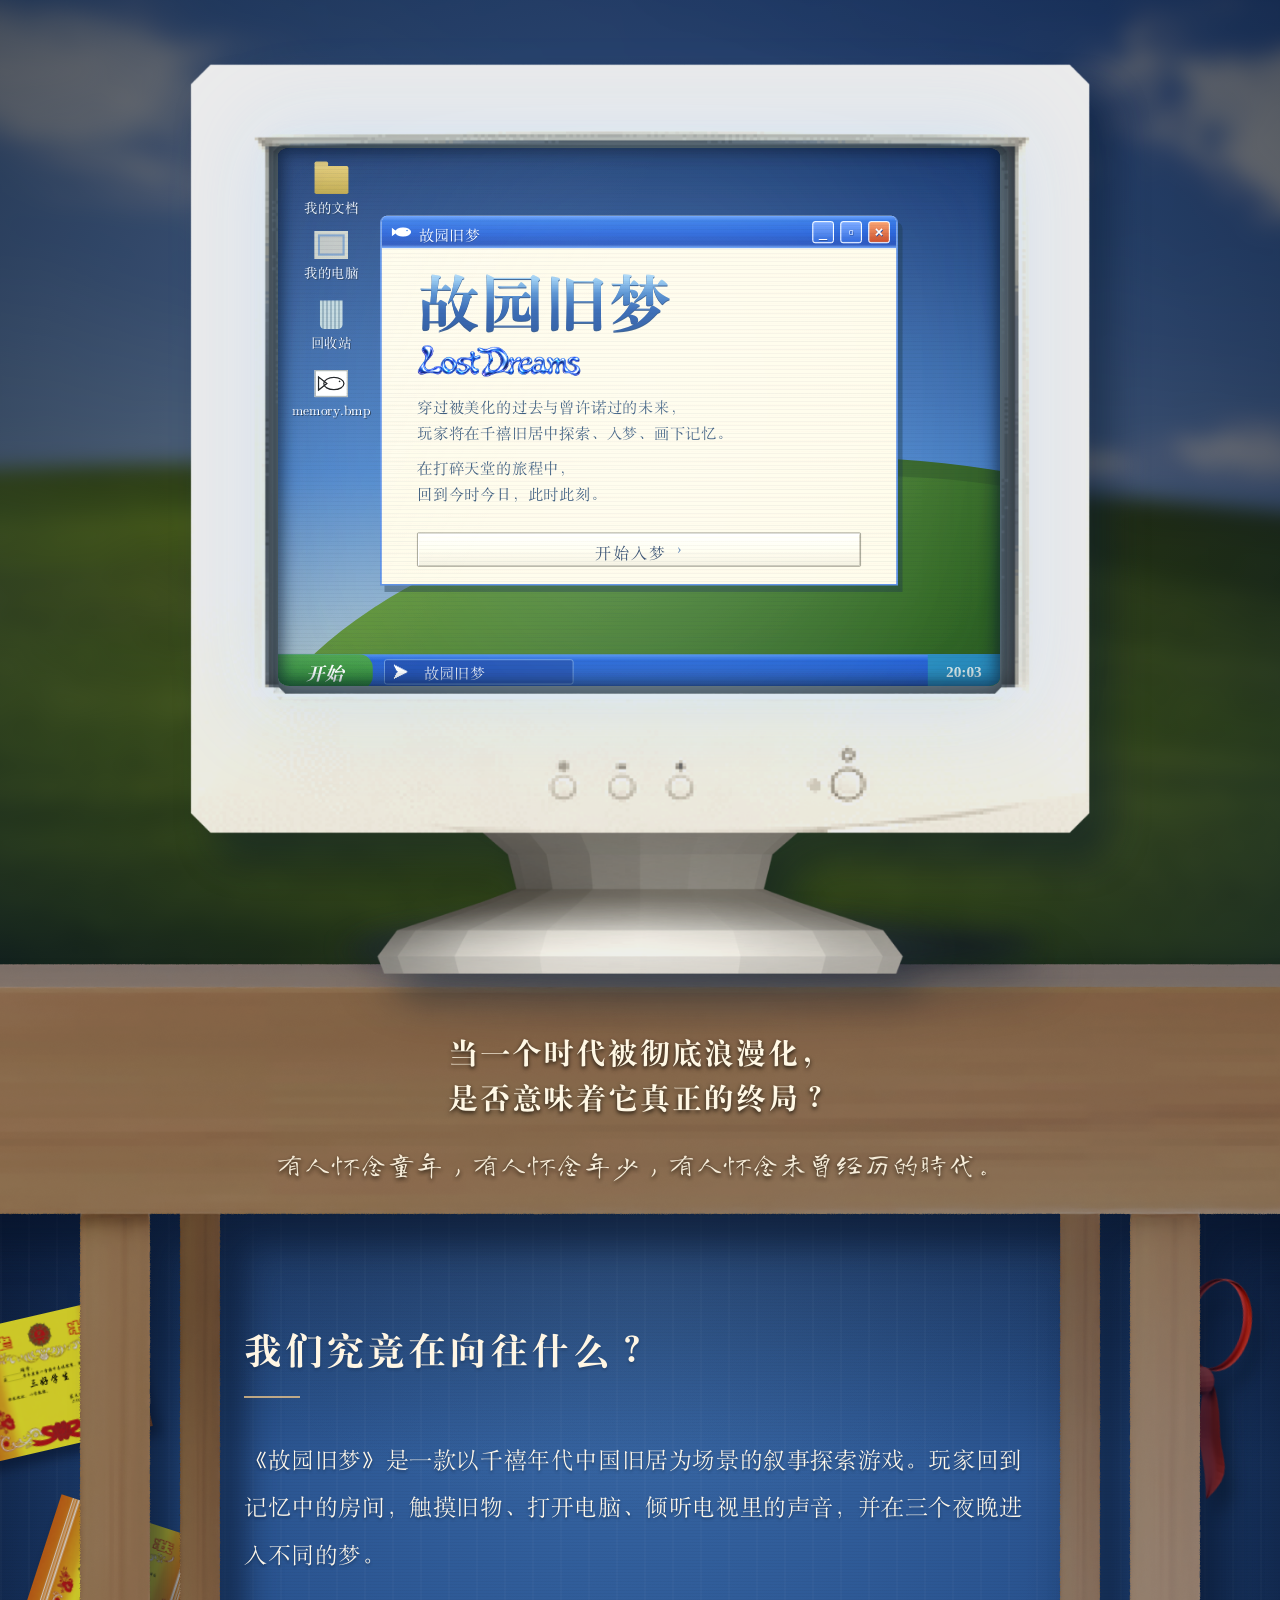
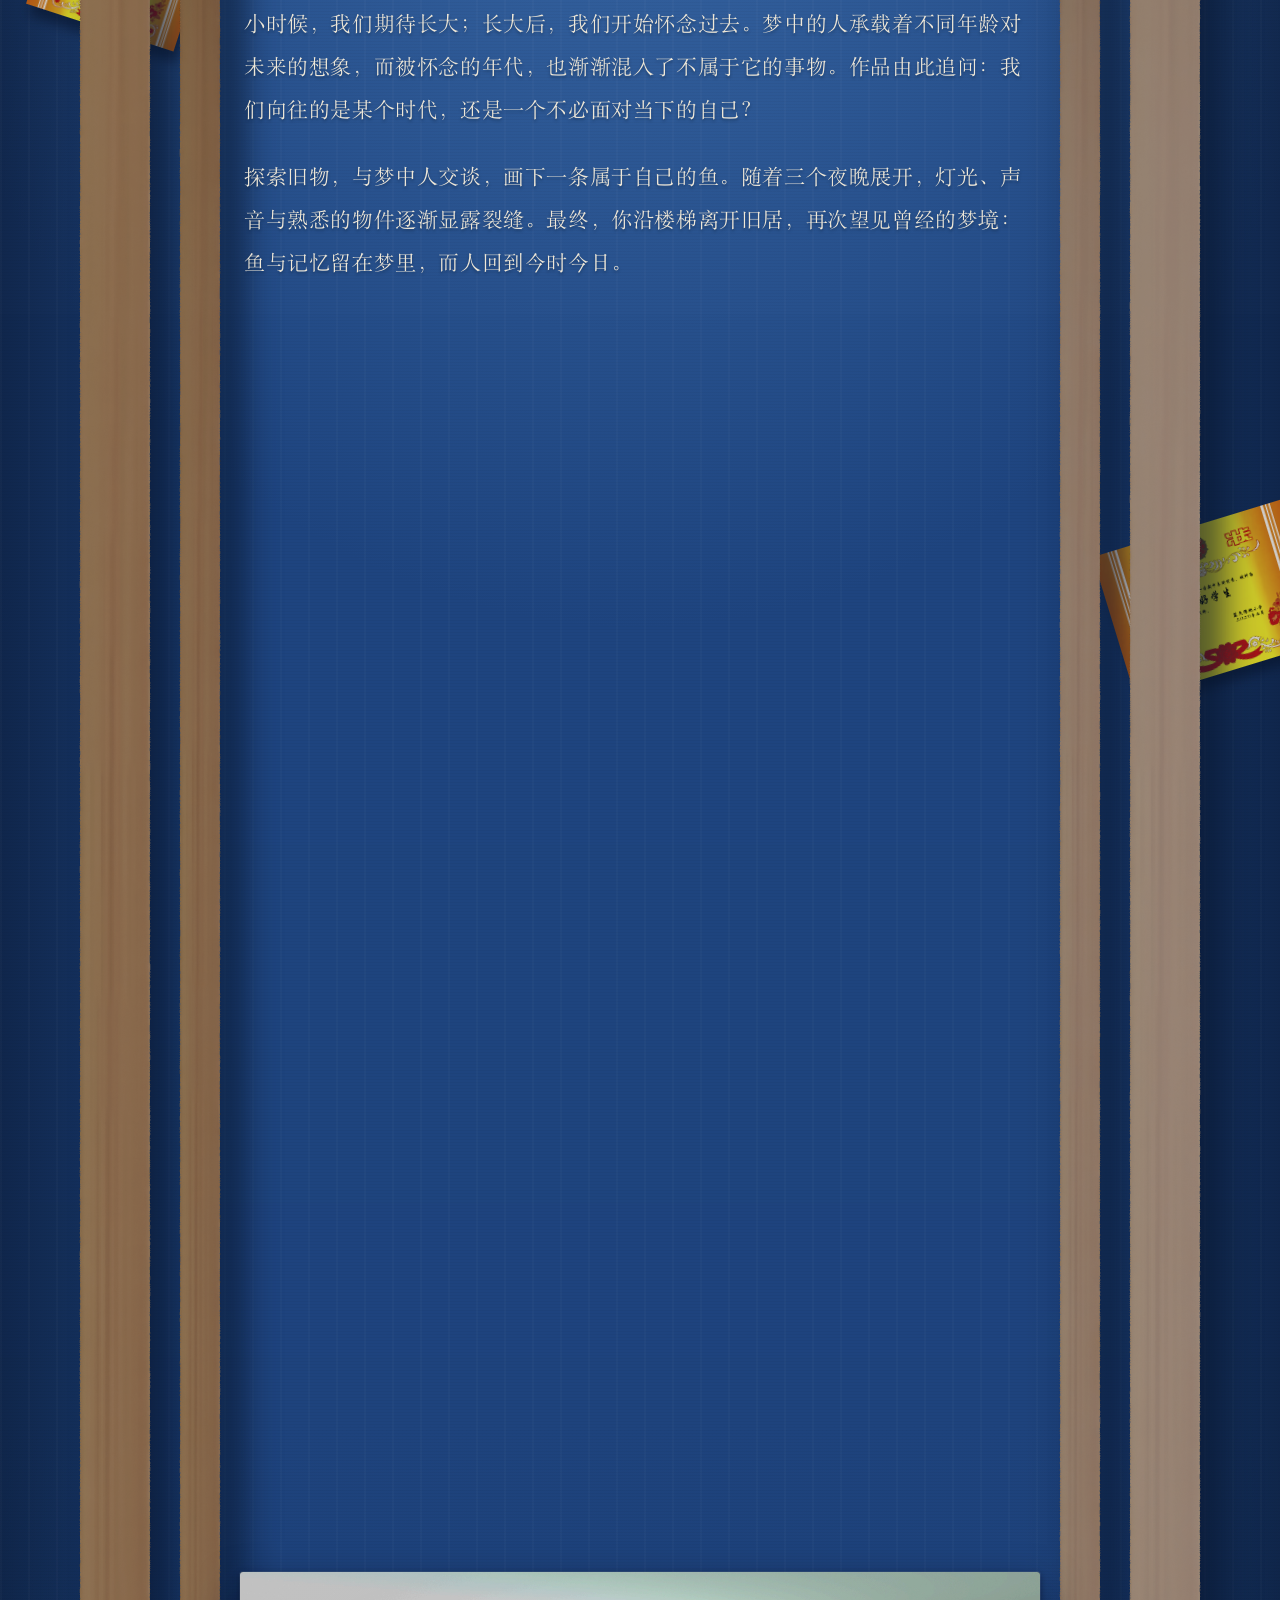
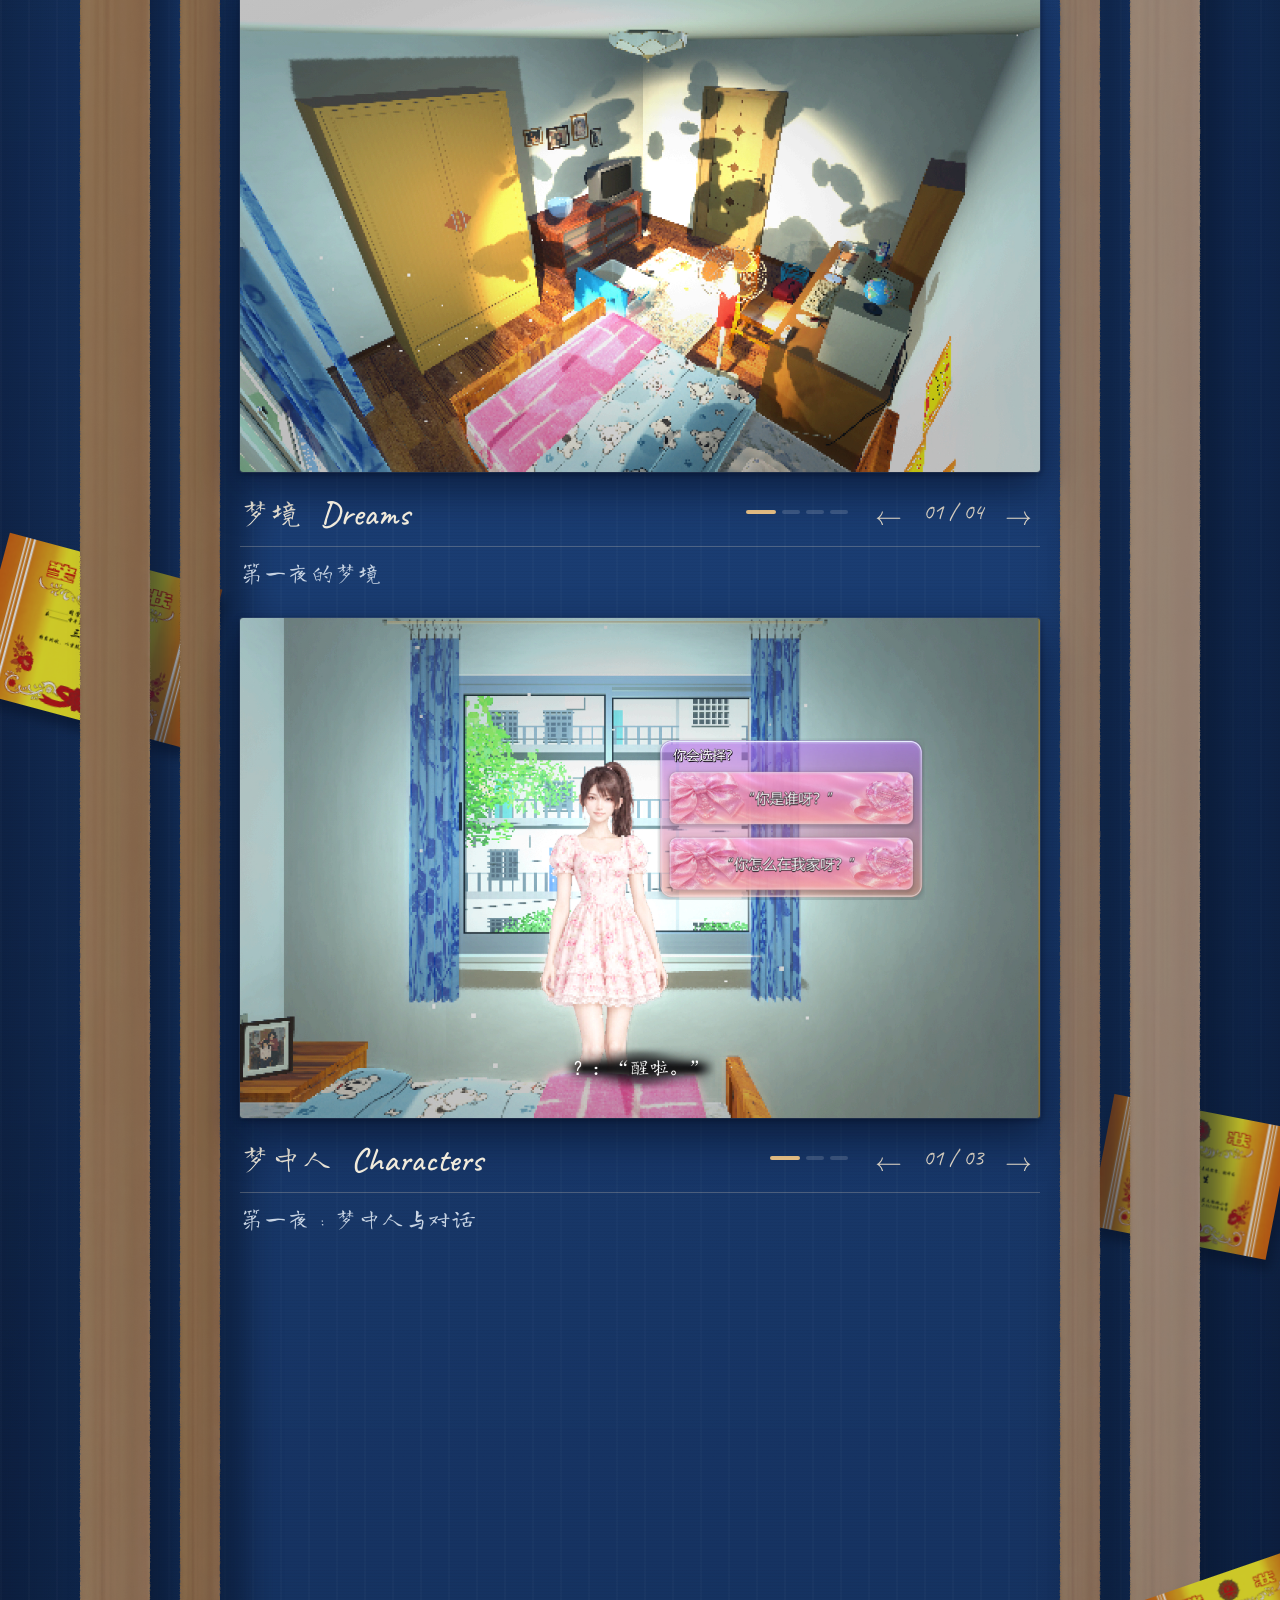
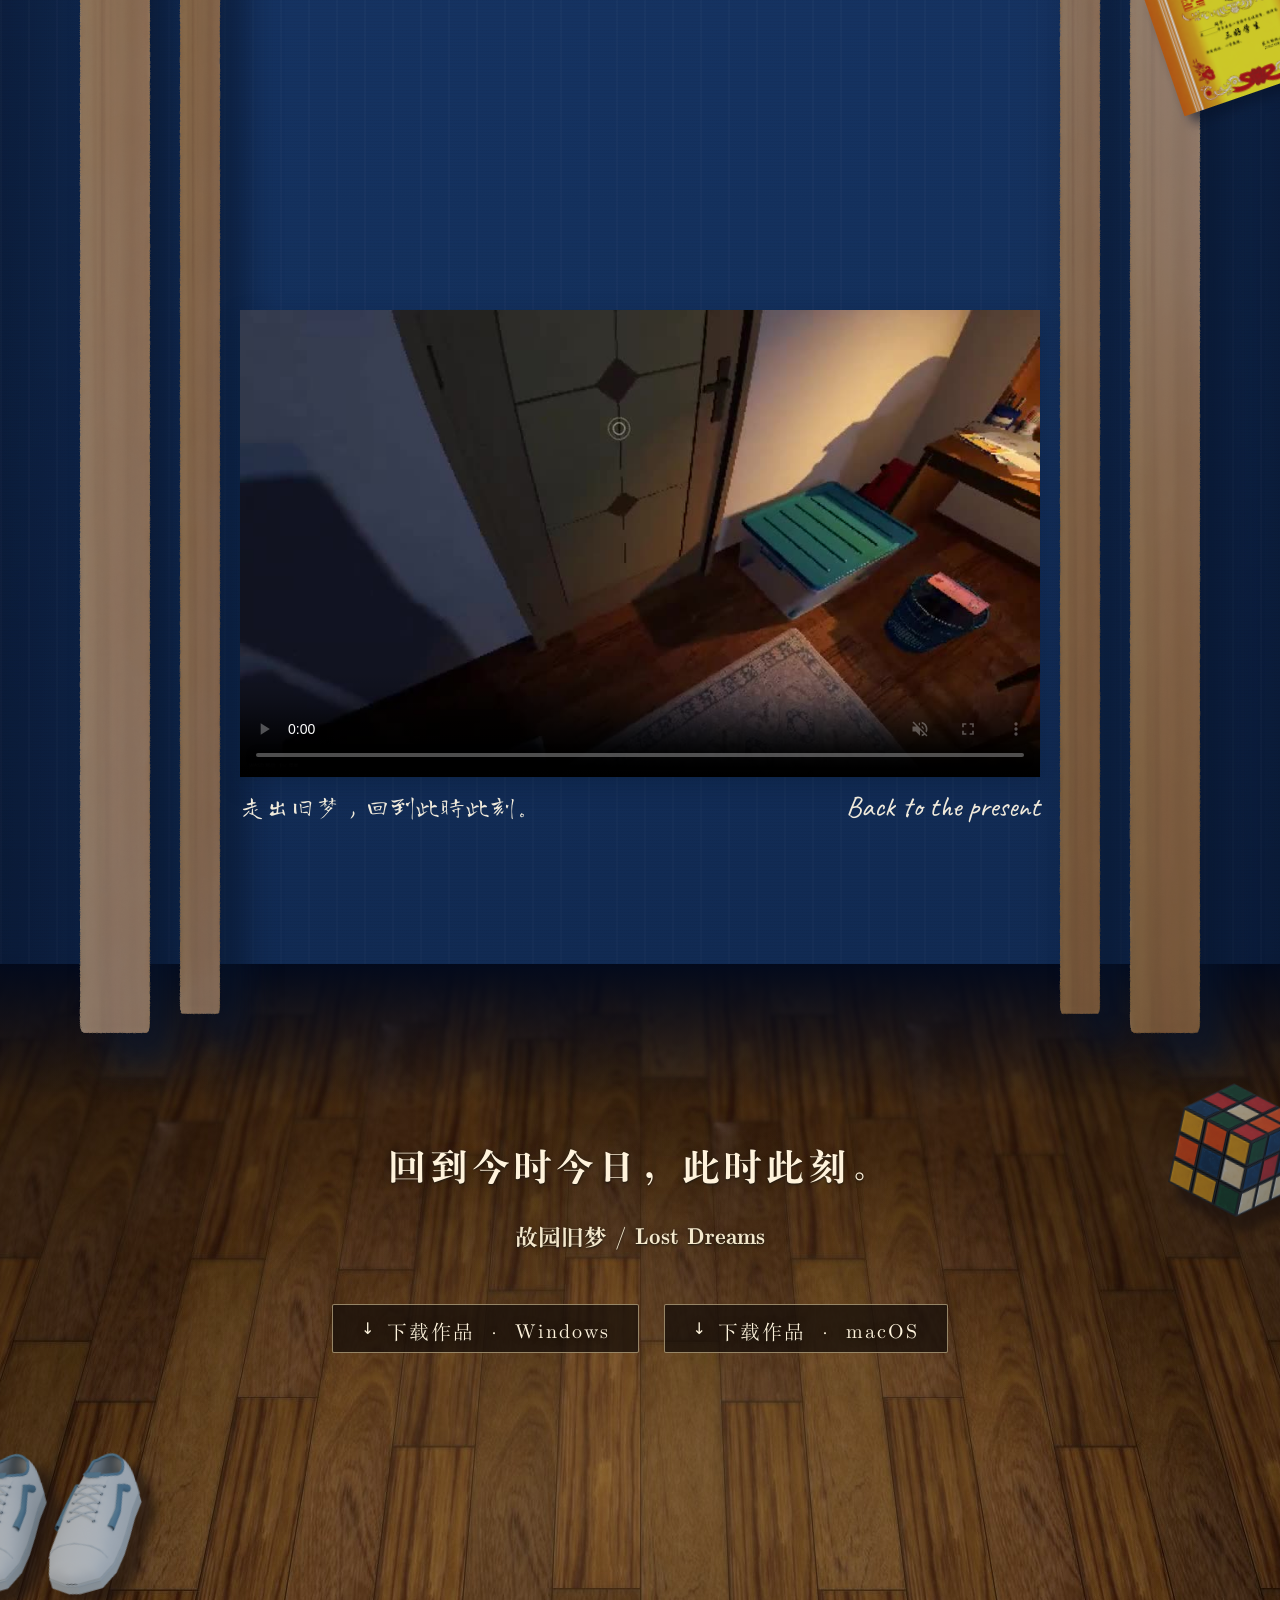
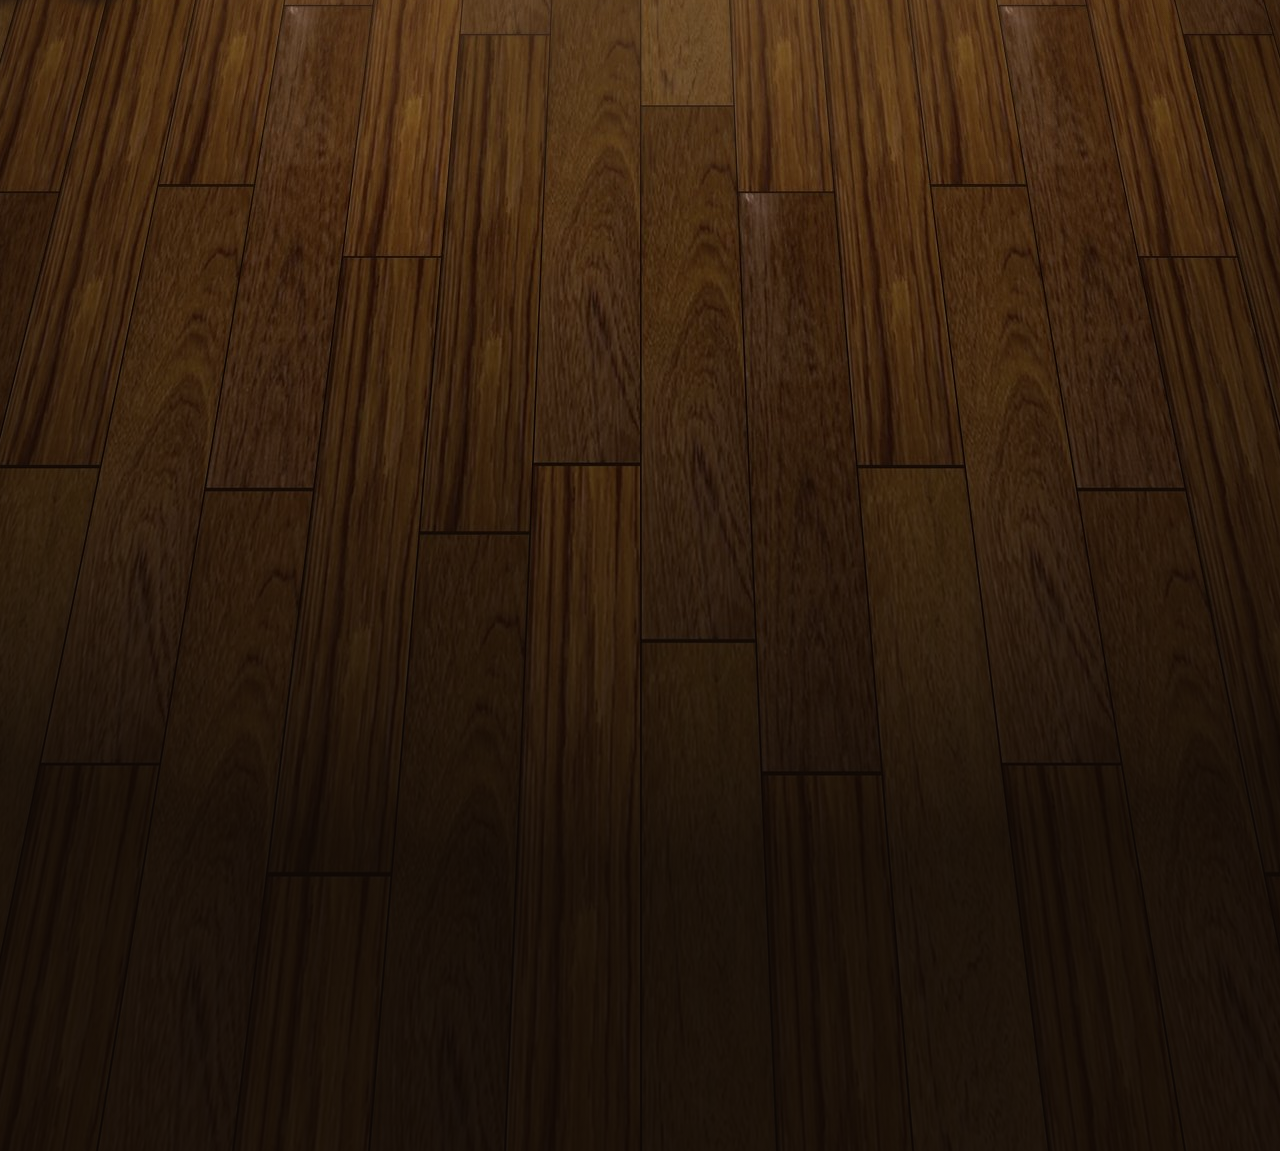
==== index.html @ b3078b7e "Publish Lost Dreams showcase with continuous ending video" ====
<!doctype html><html lang="zh-CN"><head><meta charset="utf-8"><meta name="viewport" content="width=device-width, initial-scale=1"><title>故园旧梦 · 书桌页面预览</title><style>
:root{--wall:#7893ce;--ink:#243e60;--paper:#fffdf4;--muted:#4e6075;--link:#254e9a}*{box-sizing:border-box}html{scroll-behavior:smooth;overflow-x:clip}body{margin:0;background:var(--wall);color:var(--ink);font-family:'Songti SC','STSong',serif;overflow-x:hidden}.hero{height:1140px;position:relative;isolation:isolate}.landscape{position:absolute;inset:0 0 235px;background:linear-gradient(#162b4950,#14273d66),url('asset_1_windows_wallpaper_original.png') center/cover;z-index:-2}.computer{position:absolute;width:900px;height:910px;top:0;left:50%;transform:translateX(-50%)}.computer>img{width:100%;height:100%;object-fit:contain;position:absolute;inset:0}.screen{position:absolute;left:9.75%;top:9.2%;width:80.2%;height:59.1%;overflow:hidden;border-radius:1.6%;background:#142541}.screen iframe{border:0;width:1600px;height:1200px;transform:scale(.451125);transform-origin:0 0;display:block}.desk{position:absolute;width:2560px;height:6700px;left:50%;top:0;transform:translateX(-50%);pointer-events:none;z-index:-1}.table-quote{position:absolute;top:965px;left:50%;width:920px;transform:translateX(-50%);margin:0;color:#fff8e5;text-shadow:0 2px 4px #20180e;font-size:30px;line-height:1.5;text-align:center}.table-quote span{display:block;font-size:21px;line-height:1.7;margin-top:22px}.bodyarea{position:relative;min-height:4560px;padding-top:55px}.bodyarea>article{width:920px;max-width:calc(100% - 64px);margin:0 auto}.paper{background:var(--paper);padding:56px 62px 52px;box-shadow:0 3px 8px #19304c26}.paper h2{font-size:34px;font-weight:600;margin:0 0 32px;letter-spacing:3px}.paper p{font-size:23px;line-height:1.95;margin:0 0 24px}.paper p:last-child{margin-bottom:0}.award{position:absolute;top:150px;width:145px;filter:drop-shadow(3px 4px 3px #273b6655);z-index:-1}.award.left{left:calc(50% - 710px)}.award.right{left:calc(50% + 570px);top:950px}.pending{height:575px;margin-top:32px;border:1px solid #ffffff45;display:grid;place-items:center;color:#233d66;font:18px system-ui;background:#e8eeff18}.pending span{background:#dce6fc;padding:8px 16px}.floor{min-height:740px;padding:90px 32px;background:linear-gradient(#3a291acc,#231d17ee),url('asset_2_floor_plank_0.png') center/640px;color:#fff8e5;text-align:center}.floor h2{font-size:36px;font-weight:500;letter-spacing:3px}.floor p{font-size:21px;line-height:1.8}.download{display:inline-block;margin-top:22px;border:1px solid #c8baa0;padding:16px 38px;font-size:20px}.review-note{position:fixed;right:12px;bottom:12px;max-width:270px;padding:9px 13px;background:#122c4bec;color:#fff;font:12px/1.5 system-ui;z-index:10;border-radius:3px}.review-note a{color:#fff}.review-note button{border:0;background:transparent;color:#fff;float:right;cursor:pointer}a:focus-visible,button:focus-visible{outline:3px solid #ffc400;outline-offset:4px}@media(prefers-reduced-motion:reduce){html{scroll-behavior:auto}}@media(max-width:800px){.hero{height:calc(101vw + 230px)}.computer{width:100vw;height:101vw}.landscape{bottom:230px}.desk{top:calc(101vw - 900px);width:2000px;height:6700px}.table-quote{top:calc(101vw + 26px);width:calc(100% - 50px);font-size:23px}.table-quote span{font-size:16px}.paper{padding:32px 26px}.paper h2{font-size:27px}.paper p{font-size:18px}.bodyarea>article{max-width:calc(100% - 48px)}.award{display:none}.pending{height:55vw}.bodyarea{min-height:0;padding-bottom:70px}.review-note{display:none}.floor{min-height:480px}}
@font-face{font-family:DeskSong;src:url('asset_3_FandolSong-Regular.otf');font-weight:400}@font-face{font-family:DeskSong;src:url('asset_4_FandolSong-Bold.otf');font-weight:700}body{font-family:DeskSong,serif}.hero{isolation:auto}.landscape{bottom:235px;overflow:hidden;background:#31557c;z-index:-2}.landscape:before{content:"";position:absolute;inset:-24px;background:url('asset_1_windows_wallpaper_original.png') center top/2560px 1600px no-repeat;filter:blur(9px) brightness(.63) saturate(.78)}.desk{filter:blur(.65px)}.award{filter:blur(.8px) drop-shadow(3px 4px 3px #273b6655)}
.page{position:relative;isolation:isolate;overflow:hidden;width:100%}@media(max-width:800px){.desk{width:900px}.landscape{bottom:230px}.landscape:before{background-size:1100px 688px}}

/* Video + four screenshots; floor stays at the original desk foot position. */
.video-slot{height:auto;aspect-ratio:16/9;background:#18365324}.video-slot small{display:block;text-align:center;font:15px/2 system-ui;color:#314967;margin-top:10px}.video-slot span{display:block}.screenshot-slot{aspect-ratio:8/5;height:auto}
.floor{position:relative;isolation:auto;background:none;min-height:1650px;padding:130px 32px 100px;color:#fff9e9}.floor:before{content:"";position:absolute;inset:0;z-index:-2;background:linear-gradient(#24160b12,#24160b55),url('asset_5_L6_floor.png') center -32px/2560px calc(100% + 32px) no-repeat;background-color:#816342}.floor-content{max-width:920px;margin:auto}.download-area{padding-bottom:55px}.download-note{font-size:17px!important}.download{background:#263b50eb;color:#fff9e9;border:1px solid #f2deaf;box-shadow:0 3px 0 #1f2832;cursor:default}.project-notes{text-align:left;padding:40px 48px;background:#fff9e7f0;color:#382e25;box-shadow:0 8px 22px #1f130b30;border:1px solid #e4d3aa}.project-notes h3{font-size:25px;margin:32px 0 15px}.project-notes h3:first-of-type{margin-top:12px}.project-notes p,.project-notes dd,.project-notes dt{font-size:19px;line-height:1.9}.project-notes p{margin:0 0 18px}.project-notes dl{display:grid;grid-template-columns:150px 1fr;gap:10px 20px;margin:0}.project-notes dd{margin:0}.project-notes dt{font-weight:bold}.project-notes em{font-size:15px;font-style:normal;color:#786553}.project-notes a{color:#254e75;text-underline-offset:4px}.project-notes .draft-label{font:13px/1.5 system-ui;letter-spacing:2px;color:#7c6444}.project-notes .attribution{font-size:16px}
@media(max-width:800px){.floor{padding:85px 24px 60px;min-height:0}.floor:before{background-size:1500px 100%}.project-notes{padding:25px 22px}.project-notes dl{display:block}.project-notes dt{margin-top:14px}.project-notes p,.project-notes dd{font-size:17px}.floor h2{font-size:28px}.video-slot small{font-size:12px}.bodyarea{padding-bottom:70px}}

/* Spatial lighting: luminous screen, blue wall, lettering on timber. */
:root{--wall:#193c78;--ink:#f0eadb}
.page{background:radial-gradient(ellipse 900px 2300px at 48% 2000px,#3565a0 0%,#204880 48%,#10294f 100%)}
.landscape:after{content:"";position:absolute;inset:0;background:radial-gradient(ellipse at 50% 45%,#759ed718,transparent 52%,#07162d80 100%)}
.computer{filter:drop-shadow(22px 28px 18px #07162b70)}
.computer:before{content:"";position:absolute;left:18%;right:6%;height:6%;bottom:0;background:#111827b0;border-radius:50%;filter:blur(12px);transform:skewX(-18deg)}
.computer>img{filter:brightness(.82) contrast(1.06);}
.computer:after{content:"";position:absolute;inset:5% 5% 27%;border-radius:15%;background:radial-gradient(ellipse,#a4d7ff25,transparent 70%);filter:blur(30px);pointer-events:none;mix-blend-mode:screen}
.screen{box-shadow:0 0 20px 7px #b4dfff48,0 0 85px 28px #79afff30;filter:brightness(1.08)}
.screen:after{content:"";position:absolute;inset:0;pointer-events:none;box-shadow:inset 0 0 15px 4px #071326a0;background:linear-gradient(125deg,#d5e9ff0c,transparent 45%)}
.desk{filter:brightness(.77) saturate(.83) drop-shadow(22px 28px 13px #07172b8a)}
.bodyarea:before{content:"";position:absolute;inset:0;z-index:-2;pointer-events:none;background:linear-gradient(#050e286b,transparent 190px),radial-gradient(ellipse at 50% 10%,#7eabe81b,transparent 70%)}
.paper{background:none;border:0;box-shadow:none;color:#f0eadb;text-shadow:0 2px 3px #08192c66;padding-top:65px;padding-bottom:70px}
.paper h2{font-weight:400}.paper p{font-size:23px;line-height:2.05}
.pending{background:transparent;border:1px solid #c6d8eb25;color:#d6e0ed70}.pending span{background:none;font:16px DeskSong,serif;letter-spacing:3px}.video-slot small{color:#d6e0ed70}
.floor{padding-top:115px;min-height:1600px;color:#f4e8cc;perspective:2200px;perspective-origin:50% 0}
.floor:before{background:linear-gradient(#07162bba 0%,#18264050 15%,#20170e68 75%,#1715129c),url('asset_5_L6_floor.png') center -32px/2560px calc(100% + 32px) no-repeat;background-color:#584534}
.floor:after{content:"";position:absolute;inset:0;z-index:-1;pointer-events:none;background:radial-gradient(ellipse 450px 90px at calc(50% - 485px) 65px,#06112299,transparent 80%),radial-gradient(ellipse 450px 90px at calc(50% + 500px) 65px,#06112299,transparent 80%),radial-gradient(ellipse at 50% 0,#9fbadd16,transparent 65%)}
.floor-content{transform:rotateX(8deg);transform-origin:50% 0;text-shadow:0 1px 2px #201b13,0 0 8px #201b1366}
.project-notes{background:none;border:0;box-shadow:none;color:inherit;padding:25px 48px}
.project-notes a{color:#f7e6ba}.project-notes h3{font-weight:400;letter-spacing:2px}.project-notes p,.project-notes dd,.project-notes dt{font-size:19px;line-height:2}.project-notes dt{font-weight:400;color:#d8c8ac}
.download{background:transparent;box-shadow:none;border:0;border-bottom:1px solid #e8dac180;padding:12px 8px;font-family:DeskSong,serif}.download-area{padding-bottom:20px}.floor h2{font-size:32px}
@media(max-width:800px){.paper{padding:38px 12px 45px}.paper p{font-size:18px}.floor-content{transform:rotateX(4deg)}.project-notes{padding:15px 8px}.project-notes p,.project-notes dd,.project-notes dt{font-size:17px}.floor h2{font-size:26px}.floor{min-height:0}.computer{filter:drop-shadow(9px 12px 10px #07162b70)}.screen{box-shadow:0 0 14px 4px #b4dfff40,0 0 35px 10px #79afff30}}

/* Foreground breathing room; landscape remains anchored to page top. */
:root{--scene-offset:64px}
.hero{height:calc(1140px + var(--scene-offset))}
.computer{top:var(--scene-offset)}
.desk{top:var(--scene-offset)}
.table-quote{top:calc(965px + var(--scene-offset))}
@media(max-width:800px){:root{--scene-offset:28px}.hero{height:calc(101vw + 230px + var(--scene-offset))}.desk{top:calc(101vw - 900px + var(--scene-offset))}.table-quote{top:calc(101vw + 26px + var(--scene-offset))}}

/* Irregular clusters of original game keepsakes, kept outside reading column. */
.award.scattered{z-index:0;width:180px;pointer-events:none;filter:brightness(.86) saturate(.78) drop-shadow(5px 9px 5px #07162990)}
.award-1{left:calc(50% - 720px);top:170px;transform:rotate(-13deg)}
.award-2{left:calc(50% - 640px);top:275px;transform:rotate(18deg);width:155px!important}
.award-3{left:calc(50% + 530px);top:1070px;transform:rotate(-17deg);width:200px!important}
.award-4{left:calc(50% - 785px);top:2370px;transform:rotate(15deg);width:220px!important}
.award-5{left:calc(50% + 565px);top:3250px;transform:rotate(11deg)}
.award-6{left:calc(50% + 520px);top:3360px;transform:rotate(-19deg);width:165px!important}
.memory-prop{position:absolute;pointer-events:none;z-index:1;filter:drop-shadow(12px 17px 8px #06132480)}
.scarf{width:230px;left:calc(50% + 480px);top:110px;transform:rotate(17deg)}
.shoes{width:320px;left:calc(50% - 755px);top:140px;transform:rotate(-16deg);filter:drop-shadow(12px 15px 5px #1a100d99)}
.cube{width:160px;left:calc(50% + 515px);top:335px;transform:rotate(12deg);filter:drop-shadow(10px 15px 5px #1a100d99)}
@media(max-width:1100px){.award.scattered,.memory-prop{display:none}}

/* Foreground legs occlude wall keepsakes. One edge certificate remains in front. */
.desk{z-index:2}.computer,.table-quote{z-index:3}
.award.scattered,.scarf{z-index:1}
.award-1{left:calc(50% - 680px)}
.award-2{left:calc(50% - 600px)}
.award-3{left:calc(50% + 470px)}
.award-4{left:calc(50% - 655px)}
.award-5{left:calc(50% + 460px)}
.award-6{z-index:3!important}
.scarf{left:calc(50% + 430px);width:260px;top:135px;transform:rotate(13deg)}

.shot-gallery{margin:32px 0 0;color:#f0eadb}.shot-open{display:block;width:100%;padding:0;border:0;background:#0a1830;cursor:zoom-in;aspect-ratio:8/5;box-shadow:0 8px 22px #06142840}.shot-open img{display:block;width:100%;height:100%;object-fit:contain}.gallery-caption{display:flex;align-items:center;justify-content:space-between;padding:15px 0 0}.gallery-caption h3{font:23px DeskSong,serif;letter-spacing:2px;margin:0}.gallery-caption h3 span{font-size:16px;letter-spacing:1px;margin-left:10px;color:#c8d7e9}.gallery-navigation{display:flex;gap:16px;align-items:center}.gallery-navigation button,.lightbox button{border:1px solid #ccdced60;background:#0d29484d;color:#fff5e5;min-width:44px;min-height:44px;font-size:24px;cursor:pointer}.gallery-navigation button:hover{background:#466d9c}.gallery-count{font:14px system-ui;min-width:48px;text-align:center}.shot-description{font:16px/1.6 DeskSong,serif;color:#ccdaea;margin:7px 0 0}.lightbox{width:96vw;max-width:1600px;height:94vh;max-height:none;padding:52px 12px 12px;border:0;background:#071326f5;color:white}.lightbox::backdrop{background:#000c}.lightbox img{width:100%;height:calc(100% - 55px);object-fit:contain}.lightbox .close-lightbox{position:absolute;right:12px;top:6px}.lightbox-nav{display:flex;justify-content:center;align-items:center;gap:22px}.lightbox button{font-size:20px}.lightbox-status{font:16px DeskSong,serif}@media(max-width:800px){.gallery-caption h3{font-size:20px}.gallery-caption h3 span{font-size:13px;margin-left:5px}.gallery-navigation{gap:5px}.shot-description{font-size:14px}}
.bodyarea>article{position:relative;z-index:3}

@font-face{font-family:DeskHand;src:url('asset_6_Caveat.ttf') format('truetype');font-weight:400 700;font-display:swap}
.gallery-caption{padding-top:18px;gap:20px;align-items:center}
.gallery-caption h3{display:flex;align-items:baseline;gap:18px;font-size:24px;line-height:1.2;letter-spacing:2px}
.gallery-caption h3 span{font-family:DeskHand,cursive;font-size:34px;font-weight:500;line-height:1;letter-spacing:0;margin:0;color:#f0eadb;position:relative;top:2px}
.gallery-navigation{gap:12px}.gallery-navigation button{background:transparent;border:0;font-family:DeskSong,serif;font-size:27px;color:#e5dccb;transition:color .15s,transform .15s}.gallery-navigation button:hover{background:none;color:white;transform:translateY(-2px)}
.gallery-count{font-family:DeskHand,cursive;font-size:23px;color:#e5dccb;font-variant-numeric:tabular-nums;min-width:62px}
.shot-description{margin-top:12px;color:#d2deeb;font-size:16px;letter-spacing:.5px}
@media(max-width:800px){.gallery-caption{gap:6px;padding-top:13px}.gallery-caption h3{font-size:20px;gap:9px;letter-spacing:1px}.gallery-caption h3 span{font-size:27px}.gallery-navigation{gap:0}.gallery-count{font-size:20px;min-width:46px}.gallery-navigation button{min-width:36px}.shot-description{font-size:14px}}

@font-face{font-family:DeskChineseHand;src:url('asset_7_LongCang-Regular.ttf') format('truetype');font-weight:400;font-display:swap}
.paper p{font-family:DeskChineseHand,DeskSong,serif;font-size:29px;line-height:1.65;letter-spacing:.3px;font-weight:400}
.gallery-caption h3{font-family:DeskChineseHand,DeskSong,serif;font-size:30px;letter-spacing:1px;font-weight:400}
.shot-description{font-family:DeskChineseHand,DeskSong,serif;font-size:23px;line-height:1.35}
.table-quote span{font-family:DeskChineseHand,DeskSong,serif;font-size:27px}
.project-notes p,.project-notes dt,.project-notes dd,.floor .download-area p,.download{font-family:DeskChineseHand,DeskSong,serif;font-size:25px;line-height:1.6;font-weight:400}
.project-notes .attribution{font-size:22px}
@media(max-width:800px){.paper p{font-size:24px;line-height:1.6}.gallery-caption h3{font-size:25px}.shot-description{font-size:20px}.table-quote span{font-size:22px}.project-notes p,.project-notes dt,.project-notes dd,.floor .download-area p,.download{font-size:22px}.project-notes .attribution{font-size:20px}}

/* Strong editorial heading; quieter, regular typography for production credits. */
.paper h2{font-family:DeskSong,serif;font-weight:700;font-size:36px;line-height:1.4;letter-spacing:2px;text-shadow:0 2px 3px #08192c40}
.project-notes h3{font-family:DeskSong,serif;font-weight:700;font-size:25px;line-height:1.5;letter-spacing:1px}
.project-notes p,.project-notes dt,.project-notes dd{font-family:DeskSong,serif;font-weight:400;font-size:19px;line-height:1.95;letter-spacing:0}
.project-notes dt{font-size:18px;color:#e0d3bd}.project-notes .attribution{font-family:DeskSong,serif;font-size:16px;line-height:1.9}
@media(max-width:800px){.paper h2{font-size:29px;letter-spacing:1px}.project-notes h3{font-size:23px}.project-notes p,.project-notes dt,.project-notes dd{font-size:17px;line-height:1.9}.project-notes .attribution{font-size:15px}}

.table-quote{font-weight:700}.table-quote span{font-weight:400}
.floor .download-area h2{font-family:DeskSong,serif;font-weight:700}
.floor .download-area>p{font-family:DeskSong,serif;font-weight:700;font-size:23px}

.shot-gallery,.motion-panel{width:800px;max-width:100%;margin:28px auto 0}
.motion-panel img{display:block;width:100%;height:auto;background:#071326;box-shadow:0 8px 22px #06142840}
.motion-panel figcaption{font:25px/1.5 DeskChineseHand,serif;color:#f0eadb;margin-top:12px;display:flex;justify-content:space-between;align-items:baseline;gap:14px}
.motion-panel figcaption span{font:29px/1.2 DeskHand,cursive}.ending-panel{margin-top:42px}
@media(max-width:800px){.motion-panel figcaption{font-size:20px;flex-wrap:wrap;gap:2px}.motion-panel figcaption span{font-size:24px}}
</style><link rel="stylesheet" href="asset_8_scene-texture.css"><link rel="stylesheet" href="asset_9_claude-polish.css"></head><body><svg width="0" height="0" style="position:absolute" aria-hidden="true"><defs><filter id="scene-colour" color-interpolation-filters="sRGB"><feComponentTransfer><feFuncR type="discrete" tableValues="0.0000 0.0323 0.0645 0.0968 0.1290 0.1613 0.1935 0.2258 0.2581 0.2903 0.3226 0.3548 0.3871 0.4194 0.4516 0.4839 0.5161 0.5484 0.5806 0.6129 0.6452 0.6774 0.7097 0.7419 0.7742 0.8065 0.8387 0.8710 0.9032 0.9355 0.9677 1.0000"/><feFuncG type="discrete" tableValues="0.0000 0.0323 0.0645 0.0968 0.1290 0.1613 0.1935 0.2258 0.2581 0.2903 0.3226 0.3548 0.3871 0.4194 0.4516 0.4839 0.5161 0.5484 0.5806 0.6129 0.6452 0.6774 0.7097 0.7419 0.7742 0.8065 0.8387 0.8710 0.9032 0.9355 0.9677 1.0000"/><feFuncB type="discrete" tableValues="0.0000 0.0323 0.0645 0.0968 0.1290 0.1613 0.1935 0.2258 0.2581 0.2903 0.3226 0.3548 0.3871 0.4194 0.4516 0.4839 0.5161 0.5484 0.5806 0.6129 0.6452 0.6774 0.7097 0.7419 0.7742 0.8065 0.8387 0.8710 0.9032 0.9355 0.9677 1.0000"/></feComponentTransfer></filter><filter id="wall-grain"><feTurbulence type="fractalNoise" baseFrequency=".35" numOctaves="3" seed="9"/><feColorMatrix type="saturate" values="0"/><feBlend in="SourceGraphic" mode="soft-light"/></filter></defs></svg><div class="page"><header class="hero"><div class="landscape"></div><img class="desk" src="asset_12_desk_extended_full.png" alt=""><div class="computer"><img src="asset_13_monitor_selected_original.png" alt="千禧年代的银白色显示器"><div class="screen"><iframe title="故园旧梦介绍" src="asset_14_index.html"></iframe></div></div><blockquote class="table-quote">当一个时代被彻底浪漫化，<br>是否意味着它真正的终局？<span>有人怀念童年，有人怀念年少，有人怀念未曾经历的时代。</span></blockquote></header><main class="bodyarea" id="introduction"><img class="award scattered award-1" src="asset_16_award_original.png" alt="" aria-hidden="true"><img class="award scattered award-2" src="asset_16_award_original.png" alt="" aria-hidden="true"><img class="award scattered award-3" src="asset_16_award_original.png" alt="" aria-hidden="true"><img class="award scattered award-4" src="asset_16_award_original.png" alt="" aria-hidden="true"><img class="award scattered award-5" src="asset_16_award_original.png" alt="" aria-hidden="true"><img class="award scattered award-6" src="asset_16_award_original.png" alt="" aria-hidden="true"><img class="memory-prop scarf" src="asset_17_scarf_tied.png" alt="" aria-hidden="true"><article><section class="paper"><h2>我们究竟在向往什么？</h2><p>《故园旧梦》是一款以千禧年代中国旧居为场景的叙事探索游戏。玩家回到记忆中的房间，触摸旧物、打开电脑、倾听电视里的声音，并在三个夜晚进入不同的梦。</p><p>小时候，我们期待长大；长大后，我们开始怀念过去。梦中的人承载着不同年龄对未来的想象，而被怀念的年代，也渐渐混入了不属于它的事物。作品由此追问：我们向往的是某个时代，还是一个不必面对当下的自己？</p><p>探索旧物，与梦中人交谈，画下一条属于自己的鱼。随着三个夜晚展开，灯光、声音与熟悉的物件逐渐显露裂缝。最终，你沿楼梯离开旧居，再次望见曾经的梦境：鱼与记忆留在梦里，而人回到今时今日。</p></section><figure class="motion-panel fish-panel"><img src="asset_18_fish_memory.gif" alt="画出简单的鱼，鱼在画面中游动，再出现在鱼缸里"><figcaption>画下记忆，让它游动起来。<span>Draw a memory</span></figcaption></figure><section class="shot-gallery" data-group="0" aria-label="旧居截图"><button class="shot-open" aria-label="放大截图"><img src="asset_19_01__04_N1_reference_desk_view_0.jpg" alt="第一夜的旧居" loading="lazy"></button><div class="gallery-caption"><h3>旧居 <span>Room</span></h3><div class="gallery-navigation"><button data-step="-1" aria-label="上一张">←</button><span class="gallery-count" aria-live="polite">01 / 04</span><button data-step="1" aria-label="下一张">→</button></div></div><p class="shot-description">第一夜的旧居</p></section><section class="shot-gallery" data-group="1" aria-label="梦境截图"><button class="shot-open" aria-label="放大截图"><img src="asset_20_03__06_D1_shader_corner_tv_wardrobe.jpg" alt="第一夜的梦境" loading="lazy"></button><div class="gallery-caption"><h3>梦境 <span>Dreams</span></h3><div class="gallery-navigation"><button data-step="-1" aria-label="上一张">←</button><span class="gallery-count" aria-live="polite">01 / 04</span><button data-step="1" aria-label="下一张">→</button></div></div><p class="shot-description">第一夜的梦境</p></section><section class="shot-gallery" data-group="2" aria-label="梦中人截图"><button class="shot-open" aria-label="放大截图"><img src="asset_21_08__23_D1_level_character_choices.jpg" alt="第一夜：梦中人与对话" loading="lazy"></button><div class="gallery-caption"><h3>梦中人 <span>Characters</span></h3><div class="gallery-navigation"><button data-step="-1" aria-label="上一张">←</button><span class="gallery-count" aria-live="polite">01 / 03</span><button data-step="1" aria-label="下一张">→</button></div></div><p class="shot-description">第一夜：梦中人与对话</p></section><section class="shot-gallery" data-group="3" aria-label="交互截图"><button class="shot-open" aria-label="放大截图"><img src="asset_22_14__35_S4_beautiful_fish_paint.jpg" alt="画下记忆中的鱼" loading="lazy"></button><div class="gallery-caption"><h3>交互 <span>Interaction</span></h3><div class="gallery-navigation"><button data-step="-1" aria-label="上一张">←</button><span class="gallery-count" aria-live="polite">01 / 04</span><button data-step="1" aria-label="下一张">→</button></div></div><p class="shot-description">画下记忆中的鱼</p></section><figure class="motion-panel ending-panel"><video src="asset_23_ending_short.mp4" poster="asset_24_ending_poster.jpg" controls muted playsinline preload="metadata" aria-label="离开旧居，连续走下楼梯、回望梦境并进入结局" style="display:block;width:100%;height:auto;background:#071326;box-shadow:0 8px 22px #06142840"></video><figcaption>走出旧梦，回到此时此刻。<span>Back to the present</span></figcaption></figure></article></main><footer class="floor"><img class="memory-prop shoes" src="asset_25_shoes.png" alt="" aria-hidden="true"><img class="memory-prop cube" src="asset_26_cube.png" alt="" aria-hidden="true"><div class="floor-content"><section class="download-area"><h2>回到今时今日，此时此刻。</h2><p>故园旧梦 / Lost Dreams</p><a class="download" href="https://raven-lostdreams.itch.io/lost-dreams#download">下载作品 · Windows</a> <a class="download" href="https://raven-lostdreams.itch.io/lost-dreams#download">下载作品 · macOS</a></section><section class="project-notes"><h3>作品资料</h3><dl><dt>创作者</dt><dd>Raven </dd><dt>项目时间</dt><dd>2026 </dd><dt>项目性质</dt><dd>自主创作项目 </dd><dt>创作与呈现媒介</dt><dd>基于 Godot 的三维叙事探索游戏，结合实时场景、屏幕界面、声音与绘画交互。</dd><dt>体验</dt><dd>三个夜晚与结局；通过探索、检视、对话及画鱼推进体验。</dd></dl><h3>技术如何参与叙事</h3><p>作品以同一间旧居为叙事空间，让灯光、声音、物件和电脑界面随三个夜晚发生变化。玩家亲手画下的鱼进入梦境，使记忆从被观看的图像变成可以参与的过程。技术在这里承担的是时间与记忆的组织：熟悉的空间逐渐变得陌生，玩家最终离开自己构筑的过去。</p><h3>AI 辅助创作与人工贡献</h3><p>我以对过去的怀念、对未来的想象，以及逃离当下的冲动为起点，构思了三个夜晚的叙事与交互，并在反复试玩中调整作品的视觉和体验。制作过程中，我使用 ChatGPT／Codex 与 Claude Code 辅助代码编写、调试和整合，也通过编写 Blender 脚本辅助三维建模、材质调整与场景搭建，并使用生成式图像工具制作部分视觉素材与候选方案。这些内容经过我的筛选与修改后融入作品。</p><h3>第三方资源与致谢</h3><p>游戏使用 Godot Engine。部分音乐、音效、字体及纸牌素材来自第三方资源，按各自许可保留作者、来源和修改说明。</p><p class="attribution">“Resolutions” — Scott Buckley，CC BY 4.0。项目中作响度匹配、淡入淡出及格式转换。<a href="https://www.scottbuckley.com.au/library/resolutions/">作品来源</a> · <a href="https://creativecommons.org/licenses/by/4.0/">许可</a></p></section></div></footer></div><script>function screenFit(){const el=document.querySelector('.screen');el.querySelector('iframe').style.transform='scale('+el.clientWidth/1600+')'}addEventListener('resize',screenFit);screenFit();addEventListener('message',e=>{if(e.source===document.querySelector('iframe').contentWindow&&e.data?.type==='lostdreams-enter')document.querySelector('#introduction').scrollIntoView({behavior:matchMedia('(prefers-reduced-motion:reduce)').matches?'instant':'smooth'})});</script><dialog class="lightbox" aria-label="截图放大查看"><button class="close-lightbox" aria-label="关闭放大图">×</button><img alt=""><div class="lightbox-nav"><button data-big-step="-1" aria-label="上一张">←</button><span class="lightbox-status"></span><button data-big-step="1" aria-label="下一张">→</button></div></dialog><script>const galleryData=[{"title": "旧居", "en": "Room", "images": [{"src": "asset_19_01__04_N1_reference_desk_view_0.jpg", "alt": "第一夜的旧居"}, {"src": "asset_27_06__12_N2_desk_complete.jpg", "alt": "第二夜的书桌"}, {"src": "asset_28_07__22_N2_wardrobe_full_high.jpg", "alt": "衣柜里的旧物"}, {"src": "asset_29_02__05_N3_reference_desk_view_0.jpg", "alt": "第三夜的旧居"}]}, {"title": "梦境", "en": "Dreams", "images": [{"src": "asset_20_03__06_D1_shader_corner_tv_wardrobe.jpg", "alt": "第一夜的梦境"}, {"src": "asset_30_04__07_D2_shader_corner_bed_desk.jpg", "alt": "第二夜的梦境"}, {"src": "asset_31_05__08_D3_shader_corner_bed_desk.jpg", "alt": "第三夜的梦境"}, {"src": "asset_32_15__39_L1_dream_room_close.jpg", "alt": "从楼梯回望梦境"}]}, {"title": "梦中人", "en": "Characters", "images": [{"src": "asset_21_08__23_D1_level_character_choices.jpg", "alt": "第一夜：梦中人与对话"}, {"src": "asset_33_09__24_D2_level_character_choices.jpg", "alt": "第二夜：梦中人与对话"}, {"src": "asset_34_10__25_D3_level_character_choices.jpg", "alt": "第三夜：梦中人与对话"}]}, {"title": "交互", "en": "Interaction", "images": [{"src": "asset_22_14__35_S4_beautiful_fish_paint.jpg", "alt": "画下记忆中的鱼"}, {"src": "asset_35_11__30_S1_rps_you_win.jpg", "alt": "猜拳"}, {"src": "asset_36_12__33_S3_card_revealed_you_lose.jpg", "alt": "翻牌"}, {"src": "asset_37_13__34_M2_1228.jpg", "alt": "数学谜题"}]}];
galleryData[3].images.push({src:'asset_38_inspect_1.gif',alt:'检视旧物 · 地球仪'},{src:'asset_39_inspect_2.gif',alt:'检视旧物 · 魔方'});
const galleryState=galleryData.map(()=>0);const galleries=[...document.querySelectorAll('.shot-gallery')];const lightbox=document.querySelector('.lightbox');let activeGroup=0;
function paintGallery(g){const d=galleryData[g],n=galleryState[g],im=d.images[n],el=galleries[g];el.querySelector('img').src=im.src;el.querySelector('img').alt=im.alt;el.querySelector('.shot-description').textContent=im.alt;el.querySelector('.gallery-count').textContent=String(n+1).padStart(2,'0')+' / '+String(d.images.length).padStart(2,'0');if(lightbox.open){lightbox.querySelector('img').src=im.src;lightbox.querySelector('img').alt=im.alt;lightbox.querySelector('.lightbox-status').textContent=d.title+' · '+(n+1)+' / '+d.images.length;}}
function stepGallery(g,step){galleryState[g]=(galleryState[g]+step+galleryData[g].images.length)%galleryData[g].images.length;paintGallery(g)}
galleries.forEach((el,g)=>{el.querySelectorAll('[data-step]').forEach(b=>b.onclick=()=>stepGallery(g,Number(b.dataset.step)));el.querySelector('.shot-open').onclick=()=>{activeGroup=g;lightbox.showModal();paintGallery(g)};el.addEventListener('keydown',e=>{if(e.key==='ArrowRight'||e.key==='ArrowLeft'){e.preventDefault();stepGallery(g,e.key==='ArrowRight'?1:-1)}})});
lightbox.querySelector('.close-lightbox').onclick=()=>lightbox.close();lightbox.querySelectorAll('[data-big-step]').forEach(b=>b.onclick=()=>stepGallery(activeGroup,Number(b.dataset.bigStep)));lightbox.addEventListener('keydown',e=>{if(e.key==='ArrowRight'||e.key==='ArrowLeft'){e.preventDefault();stepGallery(activeGroup,e.key==='ArrowRight'?1:-1)}});
galleries.forEach((_,g)=>paintGallery(g));</script><script src="asset_40_claude-polish.js"></script></body></html>
---- asset_8_scene-texture.css ----
/* Material pass: scenery only, never text or gameplay images. */
.page{background:radial-gradient(ellipse 800px 1800px at 40% 1800px,#365f91 0%,#254c7c 45%,#102845 100%)}
.bodyarea:before{background:linear-gradient(90deg,#081a3255,transparent 22%,transparent 78%,#081a3266),linear-gradient(#020d2877,transparent 190px),repeating-linear-gradient(0deg,#b8c9d803 0 2px,#06152706 2px 4px);}
.bodyarea:after{content:"";position:absolute;inset:0;z-index:-1;pointer-events:none;opacity:.10;filter:url(#wall-grain);background:linear-gradient(108deg,transparent 10%,#9db9d022 32%,transparent 46%,#070e2033 72%)}
.desk{filter:url(#scene-colour) brightness(.82) contrast(1.13) saturate(.72) drop-shadow(22px 28px 13px #07172b8a);image-rendering:pixelated}
.computer>img{filter:url(#scene-colour) brightness(.84) contrast(1.08);image-rendering:pixelated}
.computer:after{inset:5% 1% 0;background:radial-gradient(ellipse at 50% 34%,#a5d5ff30,transparent 60%),radial-gradient(ellipse 40% 5% at 50% 97%,#badcfb50,transparent 90%);filter:blur(14px)}
.screen:after{background:repeating-linear-gradient(0deg,#0a19300a 0 1px,transparent 1px 4px),linear-gradient(115deg,#e4f2ff16,transparent 40%);box-shadow:inset 0 0 15px 4px #071326a0}
.landscape:before{filter:blur(7px) brightness(.57) saturate(.65) url(#scene-colour)}
.floor:before{background:linear-gradient(#07162bc9 0%,#18264050 15%,#20170e73 75%,#171512a8),url('asset_2_floor_plank_0.png') center top/240px 480px repeat;background-color:#584534;transform:perspective(1400px) rotateX(15deg) scale(1.18);transform-origin:center top;image-rendering:pixelated}
---- asset_9_claude-polish.css ----
/* Claude polish layer (2026-10-12). Remove this <link> + claude-polish.js to revert.
   Scenery only; gameplay screenshots are never filtered. */

:root{
  --wall-hi:#3a6aa8; --wall:#1f4580; --wall-lo:#0d2346;
  --ink:#efe8d8; --ink-soft:#c9d5e4; --amber:#f2c98a; --line:#e9dcc140;
  --ease:cubic-bezier(.22,.61,.36,1);
}

/* ---------- materials: crisp, no posterize/blur ---------- */
.desk{filter:brightness(.8) contrast(1.06) saturate(.8) drop-shadow(26px 32px 16px #06142c99)!important;image-rendering:auto!important}
.computer>img{filter:brightness(.9) contrast(1.05)!important;image-rendering:auto!important}
.award.scattered,.award{filter:brightness(.82) saturate(.8) drop-shadow(6px 10px 6px #06132a99)!important}
.landscape:before{filter:blur(10px) brightness(.5) saturate(.7)!important}

/* ---------- wall: wallpaper weave + vignette + falling night ---------- */
.page{background:
  radial-gradient(ellipse 1100px 1400px at 50% 1250px,var(--wall-hi) 0%,transparent 70%),
  linear-gradient(var(--wall) 0%,var(--wall) 40%,var(--wall-lo) 100%)!important}
.bodyarea:before{background:
  repeating-linear-gradient(90deg,#ffffff05 0 2px,transparent 2px 28px),
  repeating-linear-gradient(0deg,#00000008 0 1px,transparent 1px 3px),
  linear-gradient(90deg,#040d2088,transparent 20%,transparent 80%,#040d2088),
  linear-gradient(#020a1e90,transparent 260px)!important}
/* scroll-driven dusk: wall darkens as you descend toward the floor */
.bodyarea:after{content:"";position:absolute;inset:0;z-index:-1;pointer-events:none;opacity:1!important;filter:none!important;
  background:linear-gradient(transparent 0%,#030a1c calc(100% - 200px),#030a1c 100%);
  mask-image:linear-gradient(transparent,#000);opacity:calc(.15 + var(--dusk,0)*.55)!important}

/* monitor spill on the wall right under the table */
.hero:after{content:"";position:absolute;left:50%;top:calc(980px + var(--scene-offset));width:1300px;height:520px;transform:translateX(-50%);
  background:radial-gradient(ellipse at 50% 0,#9cc8ff1f,transparent 65%);pointer-events:none;z-index:1}

/* pointer torch: a soft circle of light that follows the cursor across the wall */
.torch{position:fixed;inset:0;pointer-events:none;z-index:2;opacity:0;transition:opacity .6s var(--ease);
  background:radial-gradient(360px circle at var(--mx,50%) var(--my,50%),#ffe7b81a,#ffe7b808 40%,transparent 70%);mix-blend-mode:screen}
.torch.on{opacity:1}
@media (hover:none),(prefers-reduced-motion:reduce){.torch{display:none}}

/* ---------- typography: readable long-form, handwriting only for short lines ---------- */
.paper{padding:64px 64px 36px!important}
.paper h2{font:700 38px/1.35 DeskSong,serif!important;letter-spacing:3px;margin-bottom:34px!important;color:#fff6e4}
.paper h2:after{content:"";display:block;width:56px;height:2px;margin-top:22px;background:var(--amber);opacity:.75}
.paper p{font:400 21px/2.05 DeskSong,serif!important;letter-spacing:.6px;color:var(--ink);text-wrap:pretty}
.paper p:first-of-type{font-size:23px!important;color:#fff8ea}
.table-quote{letter-spacing:2px}
.table-quote span{letter-spacing:1px;opacity:.92}

/* ---------- media: framed, lit, crossfading ---------- */
.shot-gallery,.motion-panel{width:800px!important;margin-top:30px!important}
.shot-open,.motion-panel img{border-radius:3px;box-shadow:0 0 0 1px #ffffff14,0 18px 40px #030b1f99,0 2px 6px #030b1f80!important;overflow:hidden;position:relative}
.shot-open{background:#06101f!important}
.shot-open img{transition:opacity .35s var(--ease),transform .9s var(--ease)}
.shot-open img.swap{opacity:0}
.shot-open:hover img{transform:scale(1.015)}
.shot-open:after{content:"";position:absolute;inset:0;pointer-events:none;background:linear-gradient(160deg,#ffffff0d,transparent 35%)}
.gallery-caption{border-bottom:1px solid var(--line);padding-bottom:12px}
.gallery-navigation button{width:44px;height:44px;border-radius:50%!important;transition:background .2s,color .2s,transform .2s var(--ease)!important}
.gallery-navigation button:hover{background:#ffffff14!important;transform:none!important}
.gallery-dots{display:flex;gap:6px;align-items:center;margin-right:6px}
.gallery-dots button{width:18px;height:4px;padding:0;border:0;border-radius:2px;background:#ffffff2a;cursor:pointer;transition:background .25s,width .25s var(--ease)}
.gallery-dots button[aria-current="true"]{background:var(--amber);width:30px}
.gallery-dots button:hover{background:#ffffff66}
.shot-description{margin-top:10px!important;color:var(--ink-soft)!important}
.lightbox{border-radius:6px}
.lightbox img{transition:opacity .25s}

/* ---------- reveal on scroll ---------- */
.reveal{opacity:0;transform:translateY(28px);transition:opacity .9s var(--ease),transform .9s var(--ease)}
.reveal.in{opacity:1;transform:none}
@media (prefers-reduced-motion:reduce){.reveal{opacity:1;transform:none;transition:none}}

/* ---------- screen power-on ---------- */
.screen.boot iframe{animation:crt-on 1.1s var(--ease) both}
.screen.boot:before{content:"";position:absolute;inset:0;z-index:2;pointer-events:none;background:#dff1ff;animation:crt-flash 1.1s ease-out both}
@keyframes crt-on{0%{transform:scale(var(--fit)) scaleY(.004) scaleX(.6);filter:brightness(4)}35%{transform:scale(var(--fit)) scaleY(.02) scaleX(1);filter:brightness(3)}70%{filter:brightness(1.3)}100%{transform:scale(var(--fit));filter:none}}
@keyframes crt-flash{0%{opacity:.9}40%{opacity:.25}100%{opacity:0}}
.screen{transition:box-shadow .6s var(--ease)}
.computer:hover .screen{box-shadow:0 0 26px 9px #b4dfff5c,0 0 110px 36px #79afff3a!important}

/* ---------- floor: real perspective, smooth planks, lamp pool ---------- */
.floor{overflow:hidden;background:#2a1c11!important;min-height:1500px!important}
.floor:before{background:url('asset_10_floor_tile.jpg') center top/300px 300px repeat!important;
  transform:perspective(1200px) rotateX(55deg) scale(1.9,1.7)!important;transform-origin:50% 0!important;inset:0 -10% -40% -10%!important;image-rendering:auto!important;filter:brightness(.66) saturate(.85) contrast(1.05)}
.floor:after{background:
  linear-gradient(#030a1c 0%,#030a1c00 140px),
  radial-gradient(ellipse 820px 520px at 50% 520px,#ffcf8a2e,transparent 70%),
  radial-gradient(ellipse 1400px 900px at 50% 600px,transparent 30%,#0d0805cc 100%)!important}
.floor-content{transform:none!important}
.floor .download-area h2{font-size:38px!important;letter-spacing:4px;color:#fff3dc}
.download{position:relative;display:inline-flex!important;align-items:center;gap:10px;margin:26px 10px 0!important;padding:14px 28px!important;
  border:1px solid #f2deaf8c!important;border-radius:2px;background:#1a110acc!important;color:#fff3dc!important;text-decoration:none;cursor:pointer!important;
  font:400 20px DeskSong,serif!important;letter-spacing:2px;transition:background .25s,border-color .25s,transform .25s var(--ease),box-shadow .25s}
.download:hover{background:#f2c98a!important;color:#1a110a!important;border-color:#f2c98a!important;transform:translateY(-2px);box-shadow:0 10px 24px #00000066}
.download:before{content:"↓";font-family:system-ui;font-size:16px}
.project-notes{margin-top:70px;padding:44px 52px!important;background:#120c07b8!important;border:1px solid #f2deaf26!important;border-radius:3px;backdrop-filter:blur(3px)}
.project-notes h3{color:var(--amber)!important;border-top:1px solid #f2deaf1f;padding-top:26px;margin-top:30px!important}
.project-notes h3:first-of-type{border-top:0;padding-top:0}
.project-notes dl{row-gap:12px!important}
.page:after{content:"";display:block;height:0}

/* props drift with scroll (individual translate keeps their rotate) */
.award.scattered,.memory-prop{translate:0 calc(var(--drift,0) * 1px)}

@media(max-width:800px){
  .paper{padding:44px 6px 20px!important}
  .paper h2{font-size:28px!important}
  .paper p{font-size:18px!important;line-height:1.95!important}
  .paper p:first-of-type{font-size:19px!important}
  .shot-gallery,.motion-panel{margin-top:44px!important}
  .floor{min-height:0!important}
  .floor:before{transform:perspective(700px) rotateX(45deg) scale(2.6,2)!important}
  .project-notes{padding:24px 20px!important}
  .download{margin:16px 4px 0!important;font-size:17px!important}
}
.gallery-navigation .gallery-dots button{width:18px!important;height:4px!important;min-width:0!important;min-height:0!important;border-radius:2px!important;font-size:0!important}
.gallery-navigation .gallery-dots button[aria-current="true"]{width:30px!important;background:var(--amber)!important}
.gallery-navigation .gallery-dots button:hover{background:#ffffff66!important;transform:none!important}
.floor{perspective:none!important}
.floor-content{position:relative;z-index:2}
.download-area{padding-top:30px}
/* legs must stand on the floor, not be cut by it */
.hero{z-index:2}
.floor:before{z-index:-2}
.floor{isolation:isolate}
/* flat, pre-rendered perspective floor (CSS 3D plane was painting over content) */
.floor:before{background:url('asset_11_floor_perspective.jpg') center top/2560px 1800px no-repeat,#1c120a!important;transform:none!important;inset:0!important;filter:none!important}
@media(max-width:800px){.floor:before{background-size:1600px 1125px!important}}
@media(max-width:800px){.hero{z-index:auto}}
@media(max-width:800px){.floor{z-index:3}}
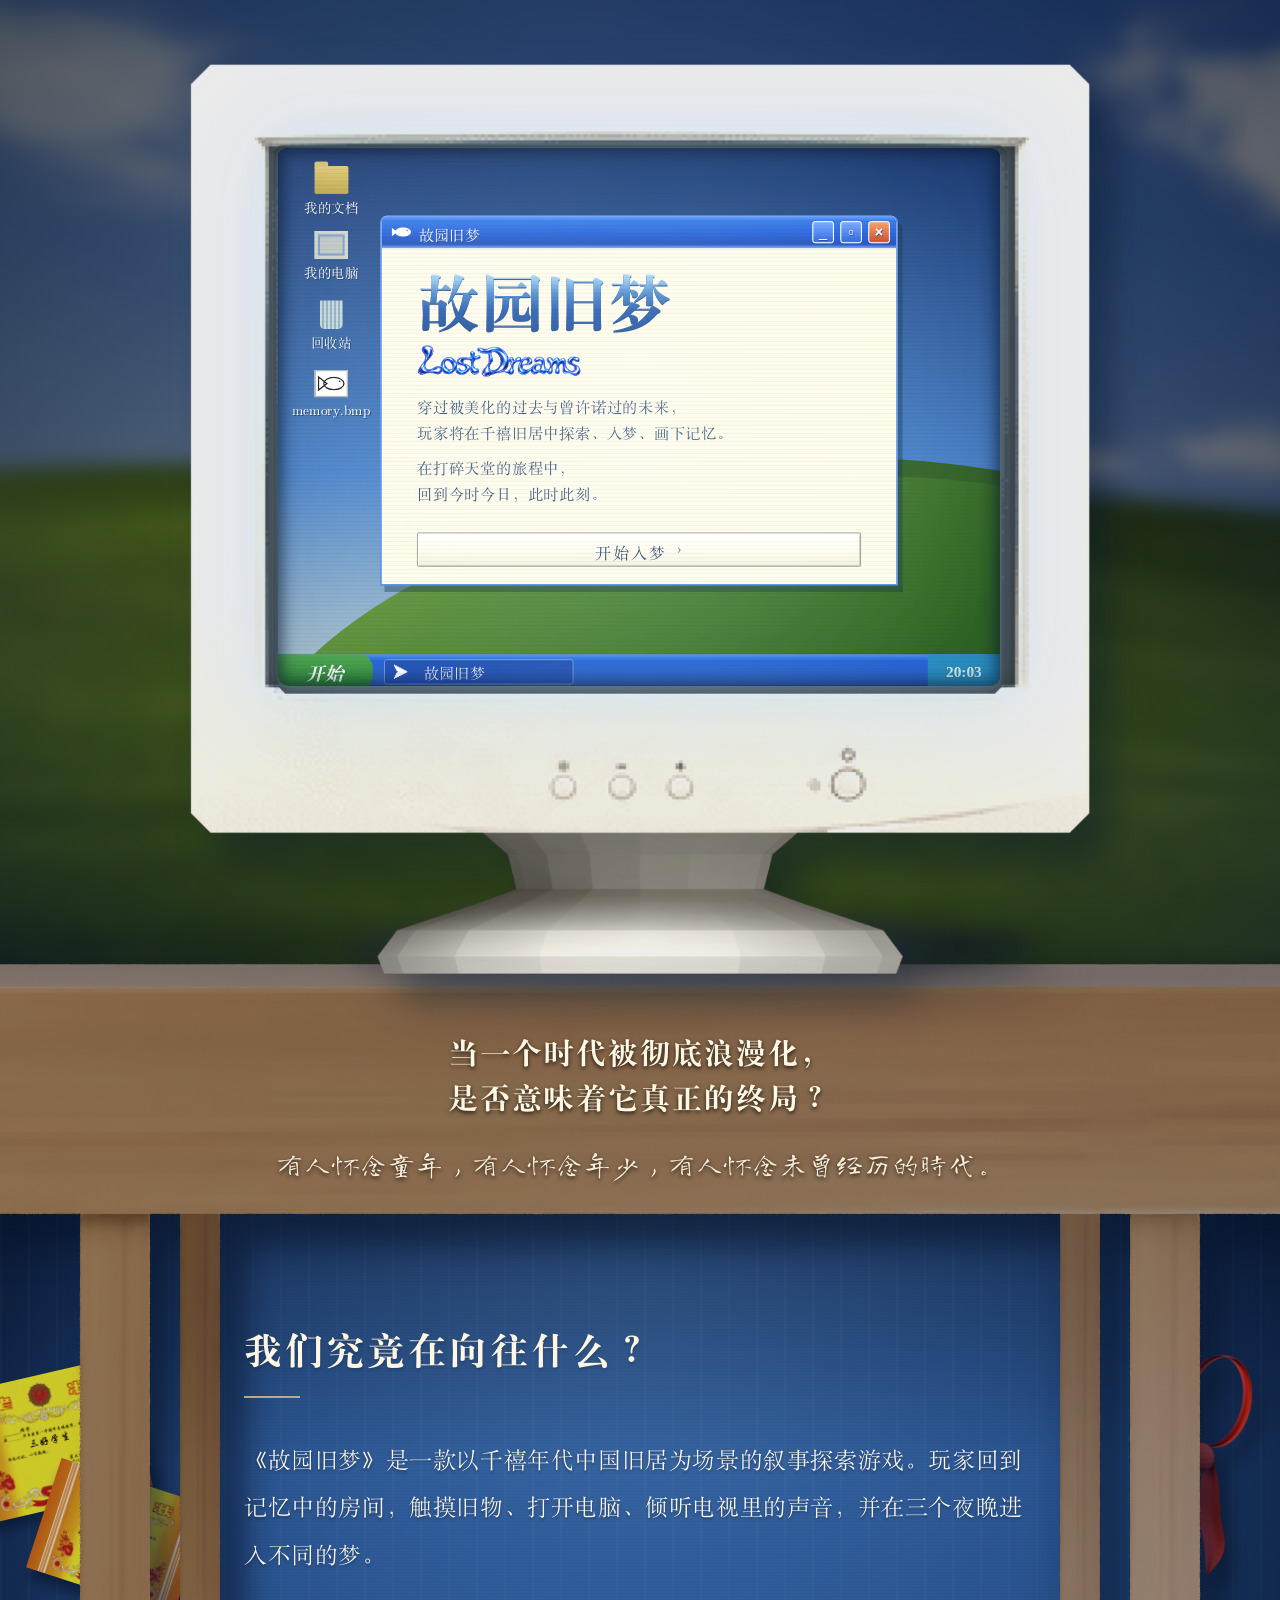
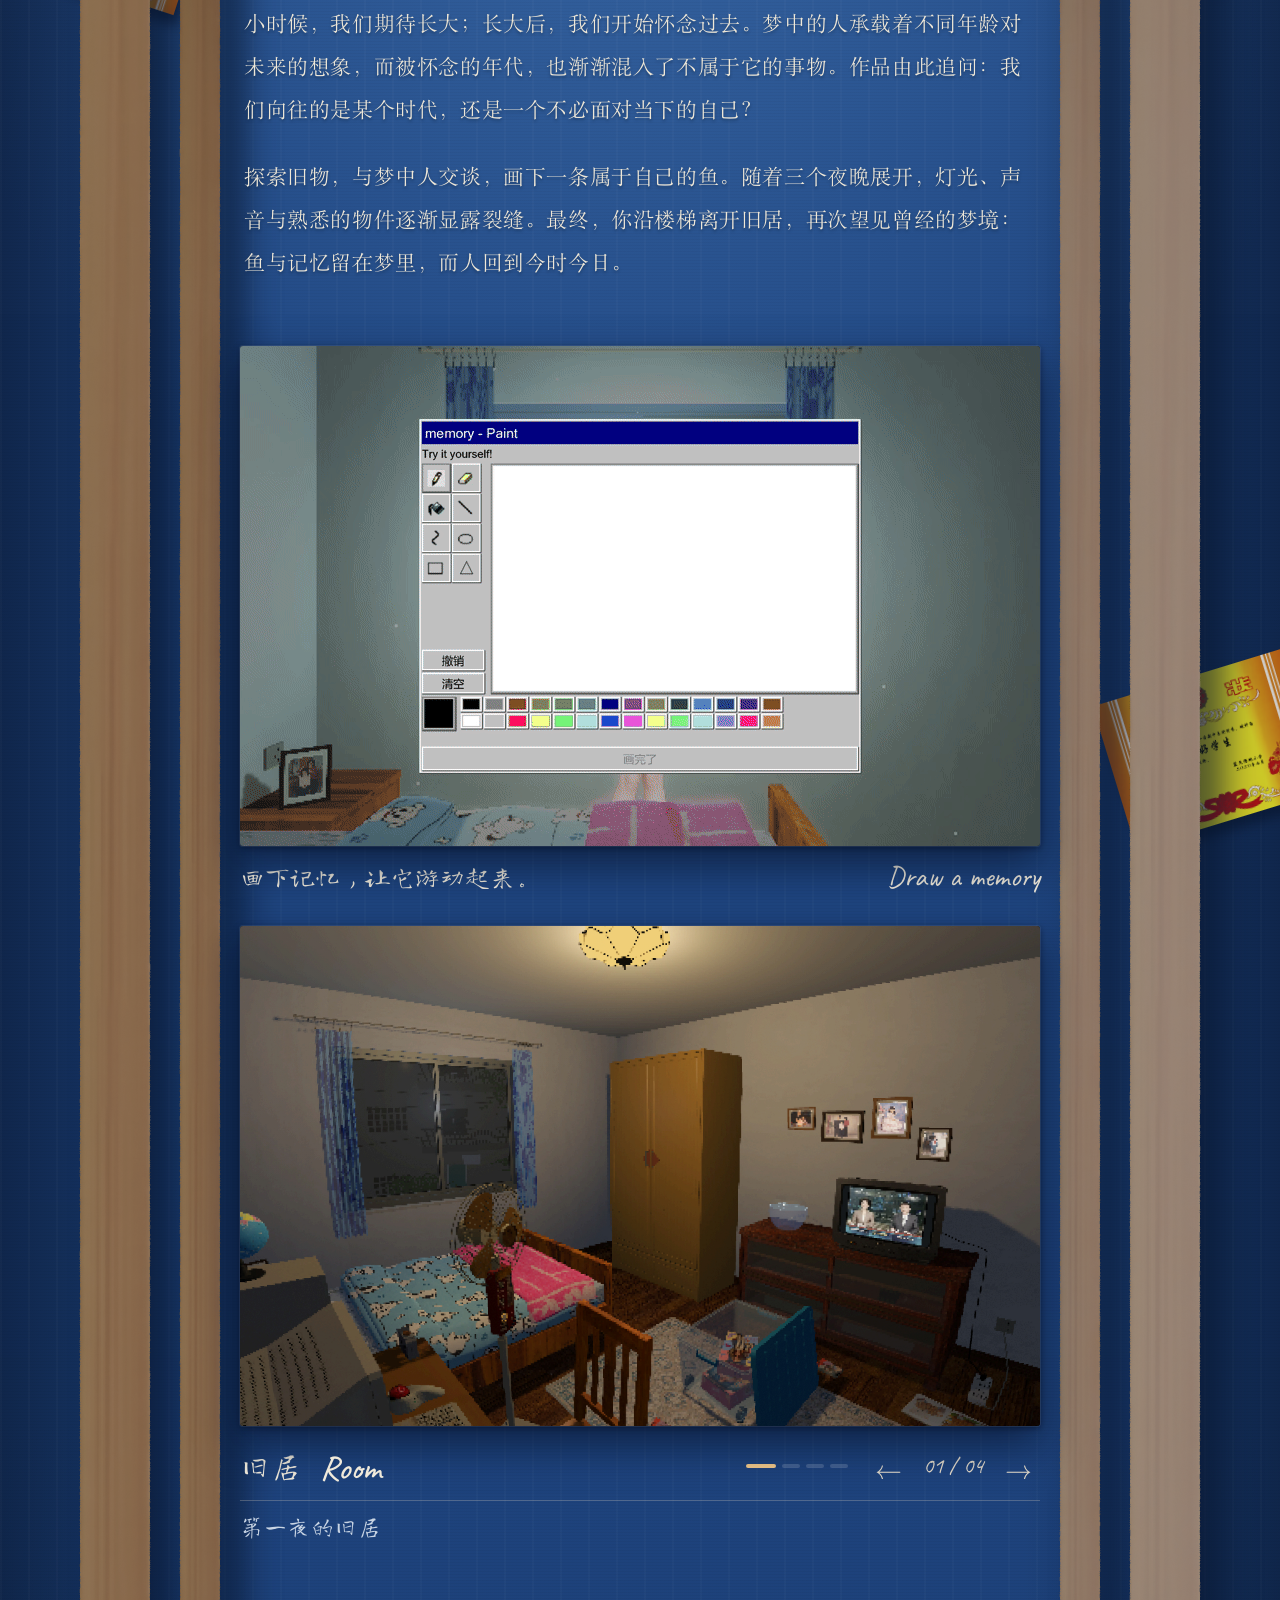
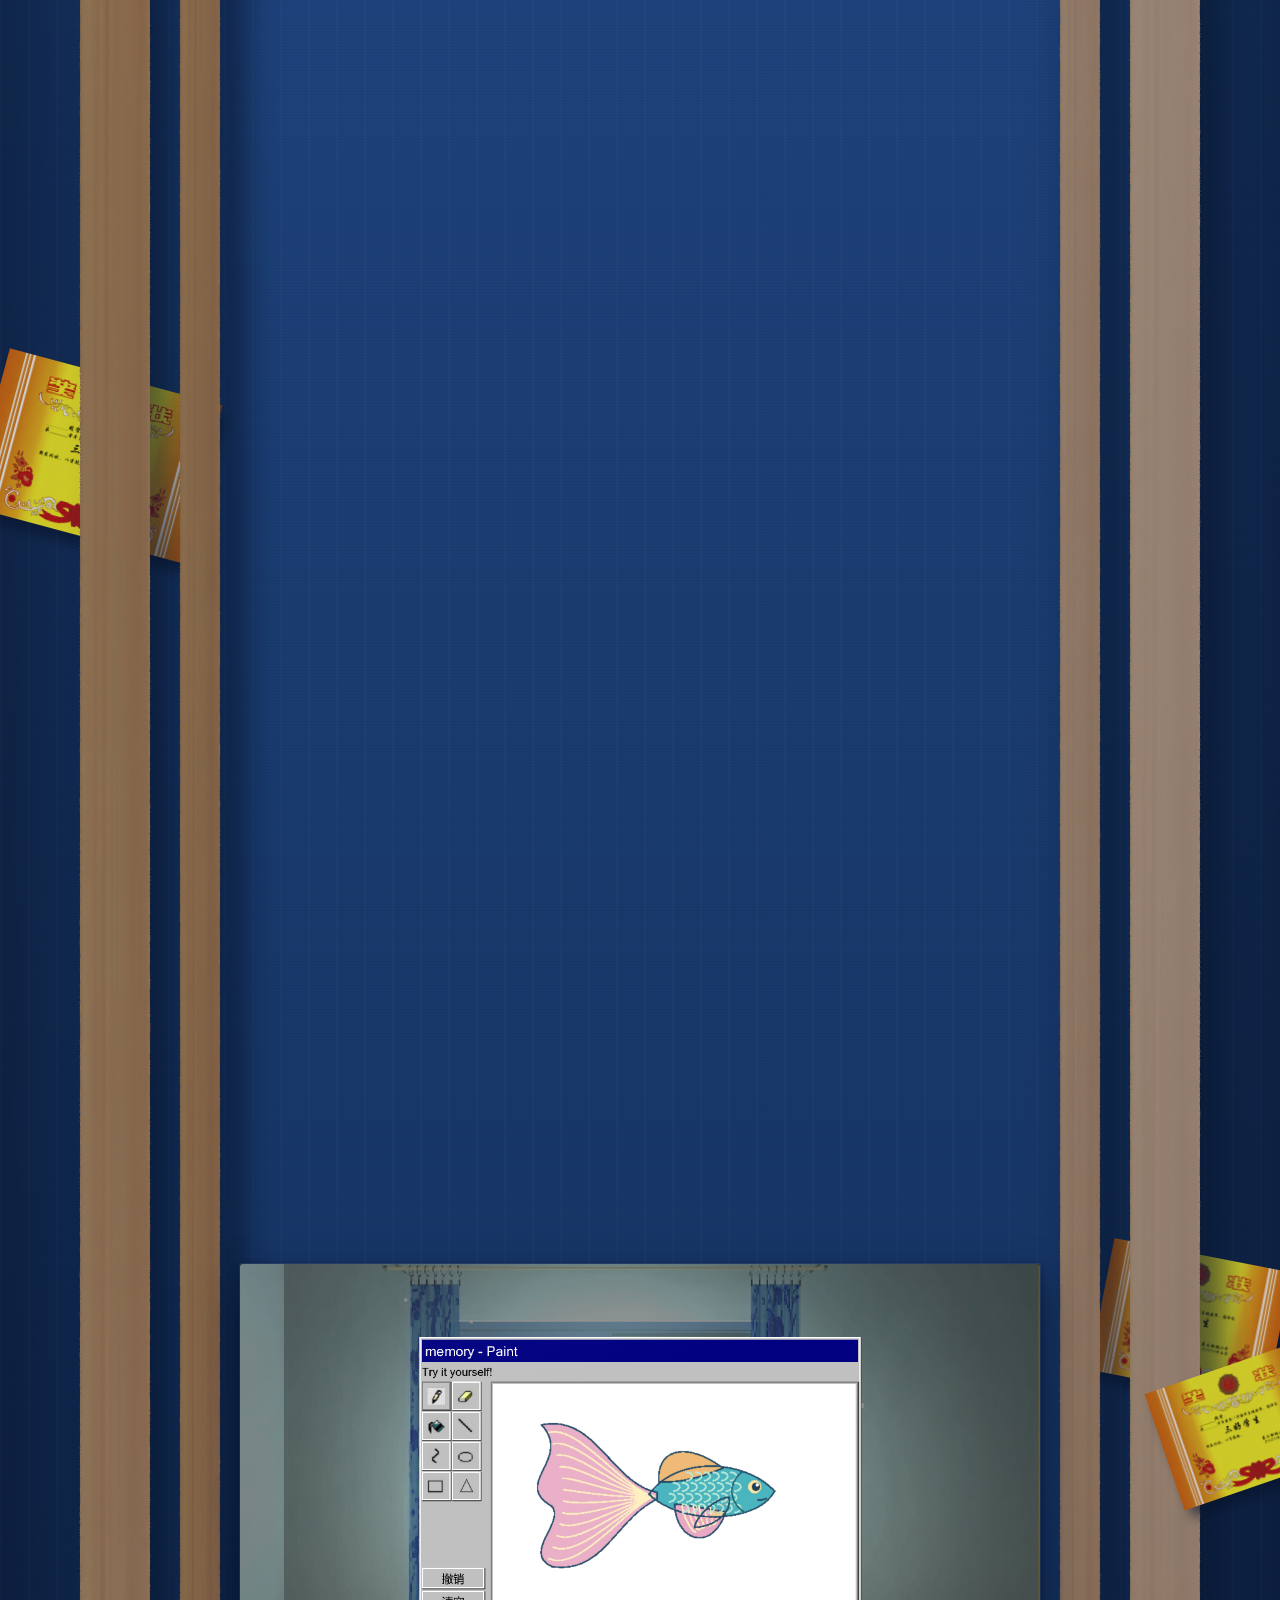
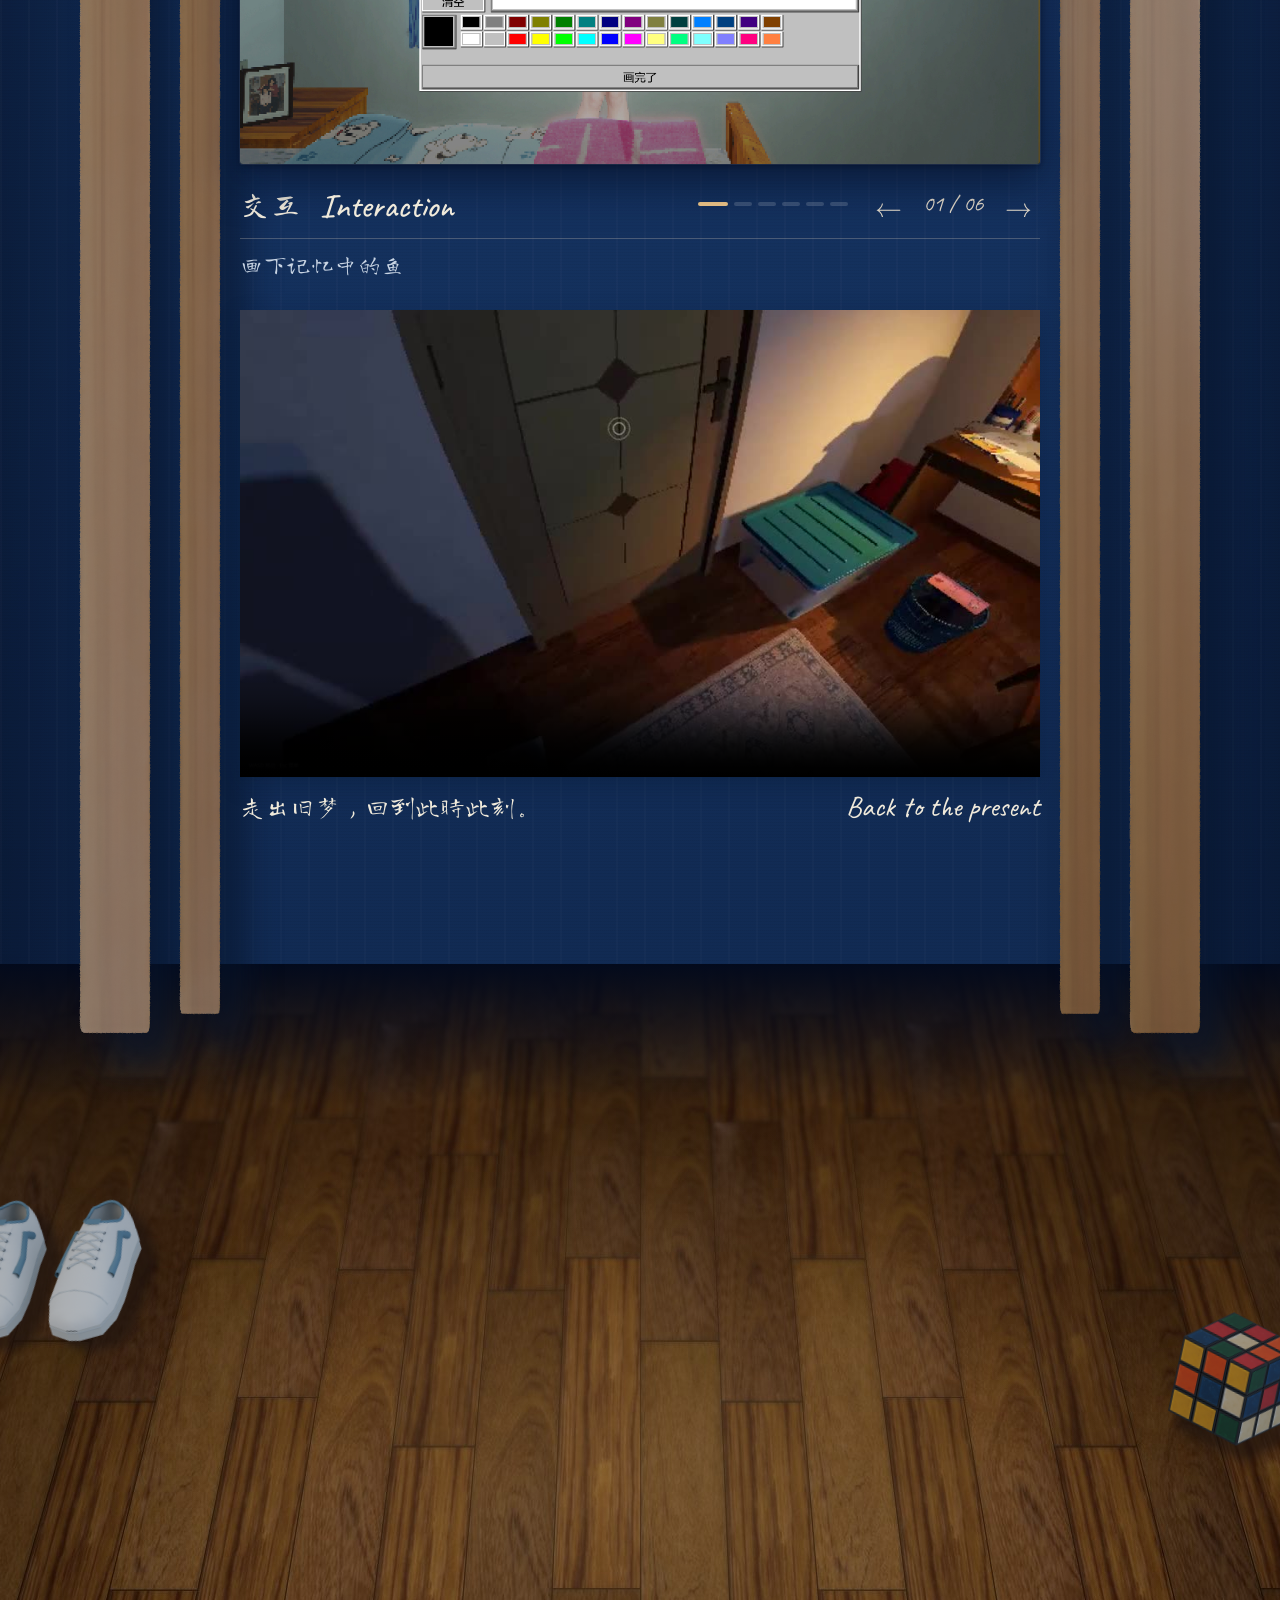
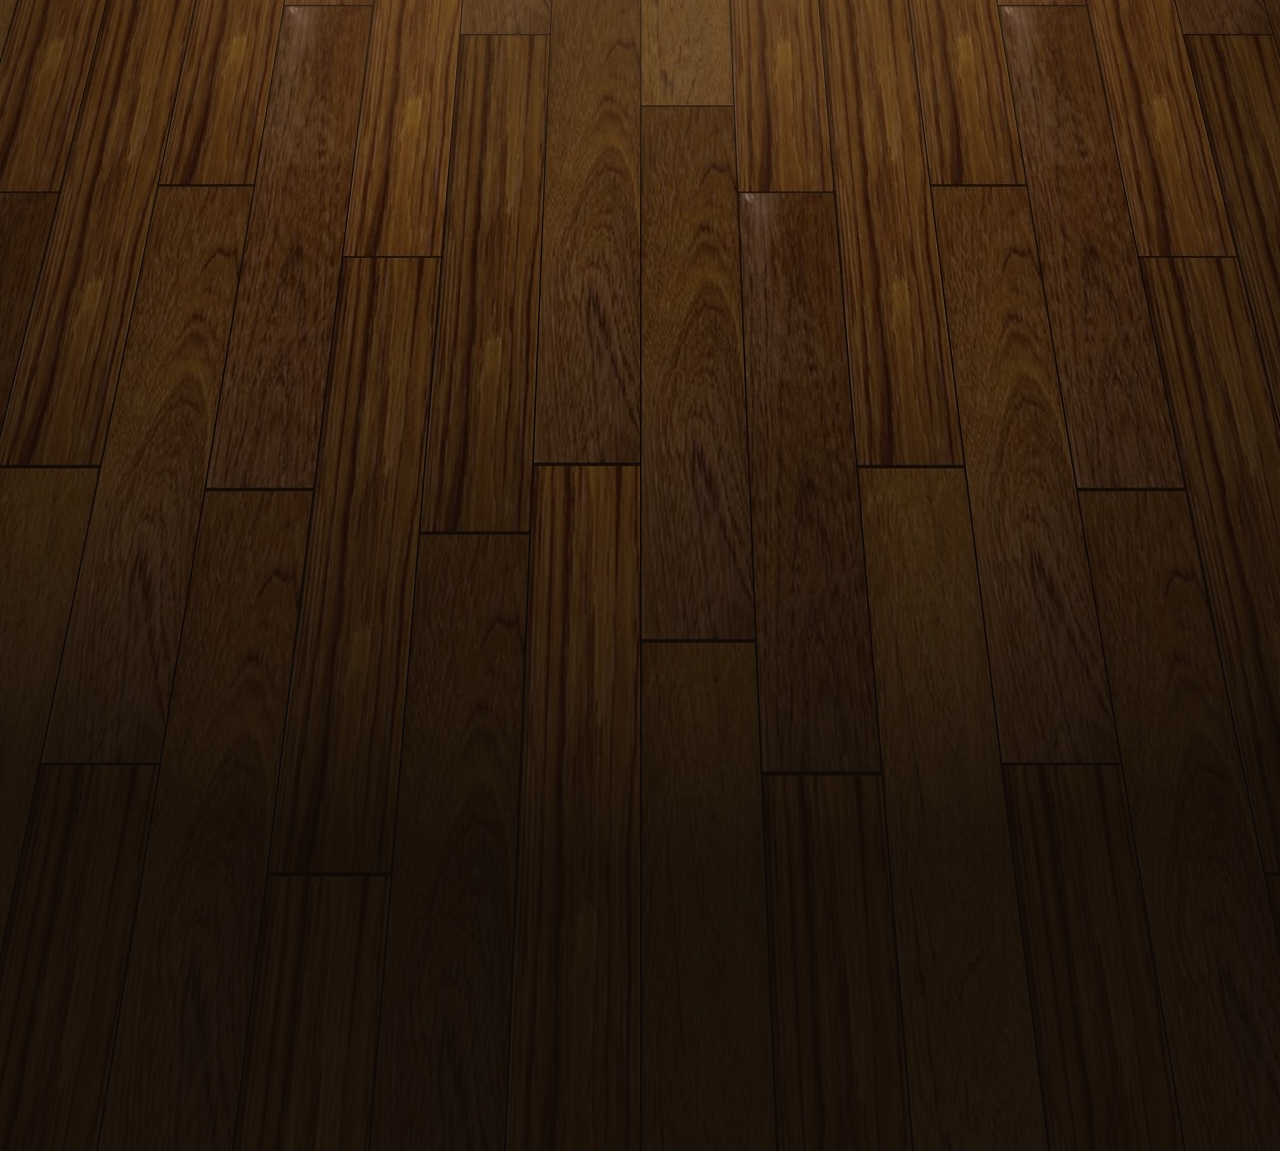
==== commit 54675123: "Use Raven selected cover for social preview" ====
--- a/index.html
+++ b/index.html
@@ -1,4 +1,4 @@
-<!doctype html><html lang="zh-CN"><head><meta charset="utf-8"><meta name="viewport" content="width=device-width, initial-scale=1"><title>故园旧梦 · 书桌页面预览</title><style>
+<!doctype html><html lang="zh-CN"><head><meta charset="utf-8"><meta name="viewport" content="width=device-width, initial-scale=1"><title>故园旧梦 | Lost Dreams</title><style>
 :root{--wall:#7893ce;--ink:#243e60;--paper:#fffdf4;--muted:#4e6075;--link:#254e9a}*{box-sizing:border-box}html{scroll-behavior:smooth;overflow-x:clip}body{margin:0;background:var(--wall);color:var(--ink);font-family:'Songti SC','STSong',serif;overflow-x:hidden}.hero{height:1140px;position:relative;isolation:isolate}.landscape{position:absolute;inset:0 0 235px;background:linear-gradient(#162b4950,#14273d66),url('asset_1_windows_wallpaper_original.png') center/cover;z-index:-2}.computer{position:absolute;width:900px;height:910px;top:0;left:50%;transform:translateX(-50%)}.computer>img{width:100%;height:100%;object-fit:contain;position:absolute;inset:0}.screen{position:absolute;left:9.75%;top:9.2%;width:80.2%;height:59.1%;overflow:hidden;border-radius:1.6%;background:#142541}.screen iframe{border:0;width:1600px;height:1200px;transform:scale(.451125);transform-origin:0 0;display:block}.desk{position:absolute;width:2560px;height:6700px;left:50%;top:0;transform:translateX(-50%);pointer-events:none;z-index:-1}.table-quote{position:absolute;top:965px;left:50%;width:920px;transform:translateX(-50%);margin:0;color:#fff8e5;text-shadow:0 2px 4px #20180e;font-size:30px;line-height:1.5;text-align:center}.table-quote span{display:block;font-size:21px;line-height:1.7;margin-top:22px}.bodyarea{position:relative;min-height:4560px;padding-top:55px}.bodyarea>article{width:920px;max-width:calc(100% - 64px);margin:0 auto}.paper{background:var(--paper);padding:56px 62px 52px;box-shadow:0 3px 8px #19304c26}.paper h2{font-size:34px;font-weight:600;margin:0 0 32px;letter-spacing:3px}.paper p{font-size:23px;line-height:1.95;margin:0 0 24px}.paper p:last-child{margin-bottom:0}.award{position:absolute;top:150px;width:145px;filter:drop-shadow(3px 4px 3px #273b6655);z-index:-1}.award.left{left:calc(50% - 710px)}.award.right{left:calc(50% + 570px);top:950px}.pending{height:575px;margin-top:32px;border:1px solid #ffffff45;display:grid;place-items:center;color:#233d66;font:18px system-ui;background:#e8eeff18}.pending span{background:#dce6fc;padding:8px 16px}.floor{min-height:740px;padding:90px 32px;background:linear-gradient(#3a291acc,#231d17ee),url('asset_2_floor_plank_0.png') center/640px;color:#fff8e5;text-align:center}.floor h2{font-size:36px;font-weight:500;letter-spacing:3px}.floor p{font-size:21px;line-height:1.8}.download{display:inline-block;margin-top:22px;border:1px solid #c8baa0;padding:16px 38px;font-size:20px}.review-note{position:fixed;right:12px;bottom:12px;max-width:270px;padding:9px 13px;background:#122c4bec;color:#fff;font:12px/1.5 system-ui;z-index:10;border-radius:3px}.review-note a{color:#fff}.review-note button{border:0;background:transparent;color:#fff;float:right;cursor:pointer}a:focus-visible,button:focus-visible{outline:3px solid #ffc400;outline-offset:4px}@media(prefers-reduced-motion:reduce){html{scroll-behavior:auto}}@media(max-width:800px){.hero{height:calc(101vw + 230px)}.computer{width:100vw;height:101vw}.landscape{bottom:230px}.desk{top:calc(101vw - 900px);width:2000px;height:6700px}.table-quote{top:calc(101vw + 26px);width:calc(100% - 50px);font-size:23px}.table-quote span{font-size:16px}.paper{padding:32px 26px}.paper h2{font-size:27px}.paper p{font-size:18px}.bodyarea>article{max-width:calc(100% - 48px)}.award{display:none}.pending{height:55vw}.bodyarea{min-height:0;padding-bottom:70px}.review-note{display:none}.floor{min-height:480px}}
 @font-face{font-family:DeskSong;src:url('asset_3_FandolSong-Regular.otf');font-weight:400}@font-face{font-family:DeskSong;src:url('asset_4_FandolSong-Bold.otf');font-weight:700}body{font-family:DeskSong,serif}.hero{isolation:auto}.landscape{bottom:235px;overflow:hidden;background:#31557c;z-index:-2}.landscape:before{content:"";position:absolute;inset:-24px;background:url('asset_1_windows_wallpaper_original.png') center top/2560px 1600px no-repeat;filter:blur(9px) brightness(.63) saturate(.78)}.desk{filter:blur(.65px)}.award{filter:blur(.8px) drop-shadow(3px 4px 3px #273b6655)}
 .page{position:relative;isolation:isolate;overflow:hidden;width:100%}@media(max-width:800px){.desk{width:900px}.landscape{bottom:230px}.landscape:before{background-size:1100px 688px}}
@@ -102,7 +102,7 @@
 .motion-panel figcaption{font:25px/1.5 DeskChineseHand,serif;color:#f0eadb;margin-top:12px;display:flex;justify-content:space-between;align-items:baseline;gap:14px}
 .motion-panel figcaption span{font:29px/1.2 DeskHand,cursive}.ending-panel{margin-top:42px}
 @media(max-width:800px){.motion-panel figcaption{font-size:20px;flex-wrap:wrap;gap:2px}.motion-panel figcaption span{font-size:24px}}
-</style><link rel="stylesheet" href="asset_8_scene-texture.css"><link rel="stylesheet" href="asset_9_claude-polish.css"></head><body><svg width="0" height="0" style="position:absolute" aria-hidden="true"><defs><filter id="scene-colour" color-interpolation-filters="sRGB"><feComponentTransfer><feFuncR type="discrete" tableValues="0.0000 0.0323 0.0645 0.0968 0.1290 0.1613 0.1935 0.2258 0.2581 0.2903 0.3226 0.3548 0.3871 0.4194 0.4516 0.4839 0.5161 0.5484 0.5806 0.6129 0.6452 0.6774 0.7097 0.7419 0.7742 0.8065 0.8387 0.8710 0.9032 0.9355 0.9677 1.0000"/><feFuncG type="discrete" tableValues="0.0000 0.0323 0.0645 0.0968 0.1290 0.1613 0.1935 0.2258 0.2581 0.2903 0.3226 0.3548 0.3871 0.4194 0.4516 0.4839 0.5161 0.5484 0.5806 0.6129 0.6452 0.6774 0.7097 0.7419 0.7742 0.8065 0.8387 0.8710 0.9032 0.9355 0.9677 1.0000"/><feFuncB type="discrete" tableValues="0.0000 0.0323 0.0645 0.0968 0.1290 0.1613 0.1935 0.2258 0.2581 0.2903 0.3226 0.3548 0.3871 0.4194 0.4516 0.4839 0.5161 0.5484 0.5806 0.6129 0.6452 0.6774 0.7097 0.7419 0.7742 0.8065 0.8387 0.8710 0.9032 0.9355 0.9677 1.0000"/></feComponentTransfer></filter><filter id="wall-grain"><feTurbulence type="fractalNoise" baseFrequency=".35" numOctaves="3" seed="9"/><feColorMatrix type="saturate" values="0"/><feBlend in="SourceGraphic" mode="soft-light"/></filter></defs></svg><div class="page"><header class="hero"><div class="landscape"></div><img class="desk" src="asset_12_desk_extended_full.png" alt=""><div class="computer"><img src="asset_13_monitor_selected_original.png" alt="千禧年代的银白色显示器"><div class="screen"><iframe title="故园旧梦介绍" src="asset_14_index.html"></iframe></div></div><blockquote class="table-quote">当一个时代被彻底浪漫化，<br>是否意味着它真正的终局？<span>有人怀念童年，有人怀念年少，有人怀念未曾经历的时代。</span></blockquote></header><main class="bodyarea" id="introduction"><img class="award scattered award-1" src="asset_16_award_original.png" alt="" aria-hidden="true"><img class="award scattered award-2" src="asset_16_award_original.png" alt="" aria-hidden="true"><img class="award scattered award-3" src="asset_16_award_original.png" alt="" aria-hidden="true"><img class="award scattered award-4" src="asset_16_award_original.png" alt="" aria-hidden="true"><img class="award scattered award-5" src="asset_16_award_original.png" alt="" aria-hidden="true"><img class="award scattered award-6" src="asset_16_award_original.png" alt="" aria-hidden="true"><img class="memory-prop scarf" src="asset_17_scarf_tied.png" alt="" aria-hidden="true"><article><section class="paper"><h2>我们究竟在向往什么？</h2><p>《故园旧梦》是一款以千禧年代中国旧居为场景的叙事探索游戏。玩家回到记忆中的房间，触摸旧物、打开电脑、倾听电视里的声音，并在三个夜晚进入不同的梦。</p><p>小时候，我们期待长大；长大后，我们开始怀念过去。梦中的人承载着不同年龄对未来的想象，而被怀念的年代，也渐渐混入了不属于它的事物。作品由此追问：我们向往的是某个时代，还是一个不必面对当下的自己？</p><p>探索旧物，与梦中人交谈，画下一条属于自己的鱼。随着三个夜晚展开，灯光、声音与熟悉的物件逐渐显露裂缝。最终，你沿楼梯离开旧居，再次望见曾经的梦境：鱼与记忆留在梦里，而人回到今时今日。</p></section><figure class="motion-panel fish-panel"><img src="asset_18_fish_memory.gif" alt="画出简单的鱼，鱼在画面中游动，再出现在鱼缸里"><figcaption>画下记忆，让它游动起来。<span>Draw a memory</span></figcaption></figure><section class="shot-gallery" data-group="0" aria-label="旧居截图"><button class="shot-open" aria-label="放大截图"><img src="asset_19_01__04_N1_reference_desk_view_0.jpg" alt="第一夜的旧居" loading="lazy"></button><div class="gallery-caption"><h3>旧居 <span>Room</span></h3><div class="gallery-navigation"><button data-step="-1" aria-label="上一张">←</button><span class="gallery-count" aria-live="polite">01 / 04</span><button data-step="1" aria-label="下一张">→</button></div></div><p class="shot-description">第一夜的旧居</p></section><section class="shot-gallery" data-group="1" aria-label="梦境截图"><button class="shot-open" aria-label="放大截图"><img src="asset_20_03__06_D1_shader_corner_tv_wardrobe.jpg" alt="第一夜的梦境" loading="lazy"></button><div class="gallery-caption"><h3>梦境 <span>Dreams</span></h3><div class="gallery-navigation"><button data-step="-1" aria-label="上一张">←</button><span class="gallery-count" aria-live="polite">01 / 04</span><button data-step="1" aria-label="下一张">→</button></div></div><p class="shot-description">第一夜的梦境</p></section><section class="shot-gallery" data-group="2" aria-label="梦中人截图"><button class="shot-open" aria-label="放大截图"><img src="asset_21_08__23_D1_level_character_choices.jpg" alt="第一夜：梦中人与对话" loading="lazy"></button><div class="gallery-caption"><h3>梦中人 <span>Characters</span></h3><div class="gallery-navigation"><button data-step="-1" aria-label="上一张">←</button><span class="gallery-count" aria-live="polite">01 / 03</span><button data-step="1" aria-label="下一张">→</button></div></div><p class="shot-description">第一夜：梦中人与对话</p></section><section class="shot-gallery" data-group="3" aria-label="交互截图"><button class="shot-open" aria-label="放大截图"><img src="asset_22_14__35_S4_beautiful_fish_paint.jpg" alt="画下记忆中的鱼" loading="lazy"></button><div class="gallery-caption"><h3>交互 <span>Interaction</span></h3><div class="gallery-navigation"><button data-step="-1" aria-label="上一张">←</button><span class="gallery-count" aria-live="polite">01 / 04</span><button data-step="1" aria-label="下一张">→</button></div></div><p class="shot-description">画下记忆中的鱼</p></section><figure class="motion-panel ending-panel"><video src="asset_23_ending_short.mp4" poster="asset_24_ending_poster.jpg" controls muted playsinline preload="metadata" aria-label="离开旧居，连续走下楼梯、回望梦境并进入结局" style="display:block;width:100%;height:auto;background:#071326;box-shadow:0 8px 22px #06142840"></video><figcaption>走出旧梦，回到此时此刻。<span>Back to the present</span></figcaption></figure></article></main><footer class="floor"><img class="memory-prop shoes" src="asset_25_shoes.png" alt="" aria-hidden="true"><img class="memory-prop cube" src="asset_26_cube.png" alt="" aria-hidden="true"><div class="floor-content"><section class="download-area"><h2>回到今时今日，此时此刻。</h2><p>故园旧梦 / Lost Dreams</p><a class="download" href="https://raven-lostdreams.itch.io/lost-dreams#download">下载作品 · Windows</a> <a class="download" href="https://raven-lostdreams.itch.io/lost-dreams#download">下载作品 · macOS</a></section><section class="project-notes"><h3>作品资料</h3><dl><dt>创作者</dt><dd>Raven </dd><dt>项目时间</dt><dd>2026 </dd><dt>项目性质</dt><dd>自主创作项目 </dd><dt>创作与呈现媒介</dt><dd>基于 Godot 的三维叙事探索游戏，结合实时场景、屏幕界面、声音与绘画交互。</dd><dt>体验</dt><dd>三个夜晚与结局；通过探索、检视、对话及画鱼推进体验。</dd></dl><h3>技术如何参与叙事</h3><p>作品以同一间旧居为叙事空间，让灯光、声音、物件和电脑界面随三个夜晚发生变化。玩家亲手画下的鱼进入梦境，使记忆从被观看的图像变成可以参与的过程。技术在这里承担的是时间与记忆的组织：熟悉的空间逐渐变得陌生，玩家最终离开自己构筑的过去。</p><h3>AI 辅助创作与人工贡献</h3><p>我以对过去的怀念、对未来的想象，以及逃离当下的冲动为起点，构思了三个夜晚的叙事与交互，并在反复试玩中调整作品的视觉和体验。制作过程中，我使用 ChatGPT／Codex 与 Claude Code 辅助代码编写、调试和整合，也通过编写 Blender 脚本辅助三维建模、材质调整与场景搭建，并使用生成式图像工具制作部分视觉素材与候选方案。这些内容经过我的筛选与修改后融入作品。</p><h3>第三方资源与致谢</h3><p>游戏使用 Godot Engine。部分音乐、音效、字体及纸牌素材来自第三方资源，按各自许可保留作者、来源和修改说明。</p><p class="attribution">“Resolutions” — Scott Buckley，CC BY 4.0。项目中作响度匹配、淡入淡出及格式转换。<a href="https://www.scottbuckley.com.au/library/resolutions/">作品来源</a> · <a href="https://creativecommons.org/licenses/by/4.0/">许可</a></p></section></div></footer></div><script>function screenFit(){const el=document.querySelector('.screen');el.querySelector('iframe').style.transform='scale('+el.clientWidth/1600+')'}addEventListener('resize',screenFit);screenFit();addEventListener('message',e=>{if(e.source===document.querySelector('iframe').contentWindow&&e.data?.type==='lostdreams-enter')document.querySelector('#introduction').scrollIntoView({behavior:matchMedia('(prefers-reduced-motion:reduce)').matches?'instant':'smooth'})});</script><dialog class="lightbox" aria-label="截图放大查看"><button class="close-lightbox" aria-label="关闭放大图">×</button><img alt=""><div class="lightbox-nav"><button data-big-step="-1" aria-label="上一张">←</button><span class="lightbox-status"></span><button data-big-step="1" aria-label="下一张">→</button></div></dialog><script>const galleryData=[{"title": "旧居", "en": "Room", "images": [{"src": "asset_19_01__04_N1_reference_desk_view_0.jpg", "alt": "第一夜的旧居"}, {"src": "asset_27_06__12_N2_desk_complete.jpg", "alt": "第二夜的书桌"}, {"src": "asset_28_07__22_N2_wardrobe_full_high.jpg", "alt": "衣柜里的旧物"}, {"src": "asset_29_02__05_N3_reference_desk_view_0.jpg", "alt": "第三夜的旧居"}]}, {"title": "梦境", "en": "Dreams", "images": [{"src": "asset_20_03__06_D1_shader_corner_tv_wardrobe.jpg", "alt": "第一夜的梦境"}, {"src": "asset_30_04__07_D2_shader_corner_bed_desk.jpg", "alt": "第二夜的梦境"}, {"src": "asset_31_05__08_D3_shader_corner_bed_desk.jpg", "alt": "第三夜的梦境"}, {"src": "asset_32_15__39_L1_dream_room_close.jpg", "alt": "从楼梯回望梦境"}]}, {"title": "梦中人", "en": "Characters", "images": [{"src": "asset_21_08__23_D1_level_character_choices.jpg", "alt": "第一夜：梦中人与对话"}, {"src": "asset_33_09__24_D2_level_character_choices.jpg", "alt": "第二夜：梦中人与对话"}, {"src": "asset_34_10__25_D3_level_character_choices.jpg", "alt": "第三夜：梦中人与对话"}]}, {"title": "交互", "en": "Interaction", "images": [{"src": "asset_22_14__35_S4_beautiful_fish_paint.jpg", "alt": "画下记忆中的鱼"}, {"src": "asset_35_11__30_S1_rps_you_win.jpg", "alt": "猜拳"}, {"src": "asset_36_12__33_S3_card_revealed_you_lose.jpg", "alt": "翻牌"}, {"src": "asset_37_13__34_M2_1228.jpg", "alt": "数学谜题"}]}];
+</style><link rel="stylesheet" href="asset_8_scene-texture.css"><link rel="stylesheet" href="asset_9_claude-polish.css"><meta property="og:title" content="故园旧梦 | Lost Dreams"><meta property="og:description" content="穿过旧梦，回到此时此刻。"><meta property="og:image" content="https://camus14531453-lang.github.io/lost-dreams-showcase/cover.png"><meta property="og:type" content="website"><meta name="twitter:card" content="summary_large_image"></head><body><svg width="0" height="0" style="position:absolute" aria-hidden="true"><defs><filter id="scene-colour" color-interpolation-filters="sRGB"><feComponentTransfer><feFuncR type="discrete" tableValues="0.0000 0.0323 0.0645 0.0968 0.1290 0.1613 0.1935 0.2258 0.2581 0.2903 0.3226 0.3548 0.3871 0.4194 0.4516 0.4839 0.5161 0.5484 0.5806 0.6129 0.6452 0.6774 0.7097 0.7419 0.7742 0.8065 0.8387 0.8710 0.9032 0.9355 0.9677 1.0000"/><feFuncG type="discrete" tableValues="0.0000 0.0323 0.0645 0.0968 0.1290 0.1613 0.1935 0.2258 0.2581 0.2903 0.3226 0.3548 0.3871 0.4194 0.4516 0.4839 0.5161 0.5484 0.5806 0.6129 0.6452 0.6774 0.7097 0.7419 0.7742 0.8065 0.8387 0.8710 0.9032 0.9355 0.9677 1.0000"/><feFuncB type="discrete" tableValues="0.0000 0.0323 0.0645 0.0968 0.1290 0.1613 0.1935 0.2258 0.2581 0.2903 0.3226 0.3548 0.3871 0.4194 0.4516 0.4839 0.5161 0.5484 0.5806 0.6129 0.6452 0.6774 0.7097 0.7419 0.7742 0.8065 0.8387 0.8710 0.9032 0.9355 0.9677 1.0000"/></feComponentTransfer></filter><filter id="wall-grain"><feTurbulence type="fractalNoise" baseFrequency=".35" numOctaves="3" seed="9"/><feColorMatrix type="saturate" values="0"/><feBlend in="SourceGraphic" mode="soft-light"/></filter></defs></svg><div class="page"><header class="hero"><div class="landscape"></div><img class="desk" src="asset_12_desk_extended_full.png" alt=""><div class="computer"><img src="asset_13_monitor_selected_original.png" alt="千禧年代的银白色显示器"><div class="screen"><iframe title="故园旧梦介绍" src="asset_14_index.html"></iframe></div></div><blockquote class="table-quote">当一个时代被彻底浪漫化，<br>是否意味着它真正的终局？<span>有人怀念童年，有人怀念年少，有人怀念未曾经历的时代。</span></blockquote></header><main class="bodyarea" id="introduction"><img class="award scattered award-1" src="asset_16_award_original.png" alt="" aria-hidden="true"><img class="award scattered award-2" src="asset_16_award_original.png" alt="" aria-hidden="true"><img class="award scattered award-3" src="asset_16_award_original.png" alt="" aria-hidden="true"><img class="award scattered award-4" src="asset_16_award_original.png" alt="" aria-hidden="true"><img class="award scattered award-5" src="asset_16_award_original.png" alt="" aria-hidden="true"><img class="award scattered award-6" src="asset_16_award_original.png" alt="" aria-hidden="true"><img class="memory-prop scarf" src="asset_17_scarf_tied.png" alt="" aria-hidden="true"><article><section class="paper"><h2>我们究竟在向往什么？</h2><p>《故园旧梦》是一款以千禧年代中国旧居为场景的叙事探索游戏。玩家回到记忆中的房间，触摸旧物、打开电脑、倾听电视里的声音，并在三个夜晚进入不同的梦。</p><p>小时候，我们期待长大；长大后，我们开始怀念过去。梦中的人承载着不同年龄对未来的想象，而被怀念的年代，也渐渐混入了不属于它的事物。作品由此追问：我们向往的是某个时代，还是一个不必面对当下的自己？</p><p>探索旧物，与梦中人交谈，画下一条属于自己的鱼。随着三个夜晚展开，灯光、声音与熟悉的物件逐渐显露裂缝。最终，你沿楼梯离开旧居，再次望见曾经的梦境：鱼与记忆留在梦里，而人回到今时今日。</p></section><figure class="motion-panel fish-panel"><img src="asset_18_fish_memory.gif" alt="画出简单的鱼，鱼在画面中游动，再出现在鱼缸里"><figcaption>画下记忆，让它游动起来。<span>Draw a memory</span></figcaption></figure><section class="shot-gallery" data-group="0" aria-label="旧居截图"><button class="shot-open" aria-label="放大截图"><img src="asset_19_01__04_N1_reference_desk_view_0.jpg" alt="第一夜的旧居" loading="lazy"></button><div class="gallery-caption"><h3>旧居 <span>Room</span></h3><div class="gallery-navigation"><button data-step="-1" aria-label="上一张">←</button><span class="gallery-count" aria-live="polite">01 / 04</span><button data-step="1" aria-label="下一张">→</button></div></div><p class="shot-description">第一夜的旧居</p></section><section class="shot-gallery" data-group="1" aria-label="梦境截图"><button class="shot-open" aria-label="放大截图"><img src="asset_20_03__06_D1_shader_corner_tv_wardrobe.jpg" alt="第一夜的梦境" loading="lazy"></button><div class="gallery-caption"><h3>梦境 <span>Dreams</span></h3><div class="gallery-navigation"><button data-step="-1" aria-label="上一张">←</button><span class="gallery-count" aria-live="polite">01 / 04</span><button data-step="1" aria-label="下一张">→</button></div></div><p class="shot-description">第一夜的梦境</p></section><section class="shot-gallery" data-group="2" aria-label="梦中人截图"><button class="shot-open" aria-label="放大截图"><img src="asset_21_08__23_D1_level_character_choices.jpg" alt="第一夜：梦中人与对话" loading="lazy"></button><div class="gallery-caption"><h3>梦中人 <span>Characters</span></h3><div class="gallery-navigation"><button data-step="-1" aria-label="上一张">←</button><span class="gallery-count" aria-live="polite">01 / 03</span><button data-step="1" aria-label="下一张">→</button></div></div><p class="shot-description">第一夜：梦中人与对话</p></section><section class="shot-gallery" data-group="3" aria-label="交互截图"><button class="shot-open" aria-label="放大截图"><img src="asset_22_14__35_S4_beautiful_fish_paint.jpg" alt="画下记忆中的鱼" loading="lazy"></button><div class="gallery-caption"><h3>交互 <span>Interaction</span></h3><div class="gallery-navigation"><button data-step="-1" aria-label="上一张">←</button><span class="gallery-count" aria-live="polite">01 / 04</span><button data-step="1" aria-label="下一张">→</button></div></div><p class="shot-description">画下记忆中的鱼</p></section><figure class="motion-panel ending-panel"><video src="asset_23_ending_short.mp4" poster="asset_24_ending_poster.jpg" controls muted playsinline preload="metadata" aria-label="离开旧居，连续走下楼梯、回望梦境并进入结局" style="display:block;width:100%;height:auto;background:#071326;box-shadow:0 8px 22px #06142840"></video><figcaption>走出旧梦，回到此时此刻。<span>Back to the present</span></figcaption></figure></article></main><footer class="floor"><img class="memory-prop shoes" src="asset_25_shoes.png" alt="" aria-hidden="true"><img class="memory-prop cube" src="asset_26_cube.png" alt="" aria-hidden="true"><div class="floor-content"><section class="download-area"><h2>回到今时今日，此时此刻。</h2><p>故园旧梦 / Lost Dreams</p><a class="download" href="https://raven-lostdreams.itch.io/lost-dreams#download">下载作品 · Windows</a> <a class="download" href="https://raven-lostdreams.itch.io/lost-dreams#download">下载作品 · macOS</a></section><section class="project-notes"><h3>作品资料</h3><dl><dt>创作者</dt><dd>Raven </dd><dt>项目时间</dt><dd>2026 </dd><dt>项目性质</dt><dd>自主创作项目 </dd><dt>创作与呈现媒介</dt><dd>基于 Godot 的三维叙事探索游戏，结合实时场景、屏幕界面、声音与绘画交互。</dd><dt>体验</dt><dd>三个夜晚与结局；通过探索、检视、对话及画鱼推进体验。</dd></dl><h3>技术如何参与叙事</h3><p>作品以同一间旧居为叙事空间，让灯光、声音、物件和电脑界面随三个夜晚发生变化。玩家亲手画下的鱼进入梦境，使记忆从被观看的图像变成可以参与的过程。技术在这里承担的是时间与记忆的组织：熟悉的空间逐渐变得陌生，玩家最终离开自己构筑的过去。</p><h3>AI 辅助创作与人工贡献</h3><p>我以对过去的怀念、对未来的想象，以及逃离当下的冲动为起点，构思了三个夜晚的叙事与交互，并在反复试玩中调整作品的视觉和体验。制作过程中，我使用 ChatGPT／Codex 与 Claude Code 辅助代码编写、调试和整合，也通过编写 Blender 脚本辅助三维建模、材质调整与场景搭建，并使用生成式图像工具制作部分视觉素材与候选方案。这些内容经过我的筛选与修改后融入作品。</p><h3>第三方资源与致谢</h3><p>游戏使用 Godot Engine。部分音乐、音效、字体及纸牌素材来自第三方资源，按各自许可保留作者、来源和修改说明。</p><p class="attribution">“Resolutions” — Scott Buckley，CC BY 4.0。项目中作响度匹配、淡入淡出及格式转换。<a href="https://www.scottbuckley.com.au/library/resolutions/">作品来源</a> · <a href="https://creativecommons.org/licenses/by/4.0/">许可</a></p></section></div></footer></div><script>function screenFit(){const el=document.querySelector('.screen');el.querySelector('iframe').style.transform='scale('+el.clientWidth/1600+')'}addEventListener('resize',screenFit);screenFit();addEventListener('message',e=>{if(e.source===document.querySelector('iframe').contentWindow&&e.data?.type==='lostdreams-enter')document.querySelector('#introduction').scrollIntoView({behavior:matchMedia('(prefers-reduced-motion:reduce)').matches?'instant':'smooth'})});</script><dialog class="lightbox" aria-label="截图放大查看"><button class="close-lightbox" aria-label="关闭放大图">×</button><img alt=""><div class="lightbox-nav"><button data-big-step="-1" aria-label="上一张">←</button><span class="lightbox-status"></span><button data-big-step="1" aria-label="下一张">→</button></div></dialog><script>const galleryData=[{"title": "旧居", "en": "Room", "images": [{"src": "asset_19_01__04_N1_reference_desk_view_0.jpg", "alt": "第一夜的旧居"}, {"src": "asset_27_06__12_N2_desk_complete.jpg", "alt": "第二夜的书桌"}, {"src": "asset_28_07__22_N2_wardrobe_full_high.jpg", "alt": "衣柜里的旧物"}, {"src": "asset_29_02__05_N3_reference_desk_view_0.jpg", "alt": "第三夜的旧居"}]}, {"title": "梦境", "en": "Dreams", "images": [{"src": "asset_20_03__06_D1_shader_corner_tv_wardrobe.jpg", "alt": "第一夜的梦境"}, {"src": "asset_30_04__07_D2_shader_corner_bed_desk.jpg", "alt": "第二夜的梦境"}, {"src": "asset_31_05__08_D3_shader_corner_bed_desk.jpg", "alt": "第三夜的梦境"}, {"src": "asset_32_15__39_L1_dream_room_close.jpg", "alt": "从楼梯回望梦境"}]}, {"title": "梦中人", "en": "Characters", "images": [{"src": "asset_21_08__23_D1_level_character_choices.jpg", "alt": "第一夜：梦中人与对话"}, {"src": "asset_33_09__24_D2_level_character_choices.jpg", "alt": "第二夜：梦中人与对话"}, {"src": "asset_34_10__25_D3_level_character_choices.jpg", "alt": "第三夜：梦中人与对话"}]}, {"title": "交互", "en": "Interaction", "images": [{"src": "asset_22_14__35_S4_beautiful_fish_paint.jpg", "alt": "画下记忆中的鱼"}, {"src": "asset_35_11__30_S1_rps_you_win.jpg", "alt": "猜拳"}, {"src": "asset_36_12__33_S3_card_revealed_you_lose.jpg", "alt": "翻牌"}, {"src": "asset_37_13__34_M2_1228.jpg", "alt": "数学谜题"}]}];
 galleryData[3].images.push({src:'asset_38_inspect_1.gif',alt:'检视旧物 · 地球仪'},{src:'asset_39_inspect_2.gif',alt:'检视旧物 · 魔方'});
 const galleryState=galleryData.map(()=>0);const galleries=[...document.querySelectorAll('.shot-gallery')];const lightbox=document.querySelector('.lightbox');let activeGroup=0;
 function paintGallery(g){const d=galleryData[g],n=galleryState[g],im=d.images[n],el=galleries[g];el.querySelector('img').src=im.src;el.querySelector('img').alt=im.alt;el.querySelector('.shot-description').textContent=im.alt;el.querySelector('.gallery-count').textContent=String(n+1).padStart(2,'0')+' / '+String(d.images.length).padStart(2,'0');if(lightbox.open){lightbox.querySelector('img').src=im.src;lightbox.querySelector('img').alt=im.alt;lightbox.querySelector('.lightbox-status').textContent=d.title+' · '+(n+1)+' / '+d.images.length;}}
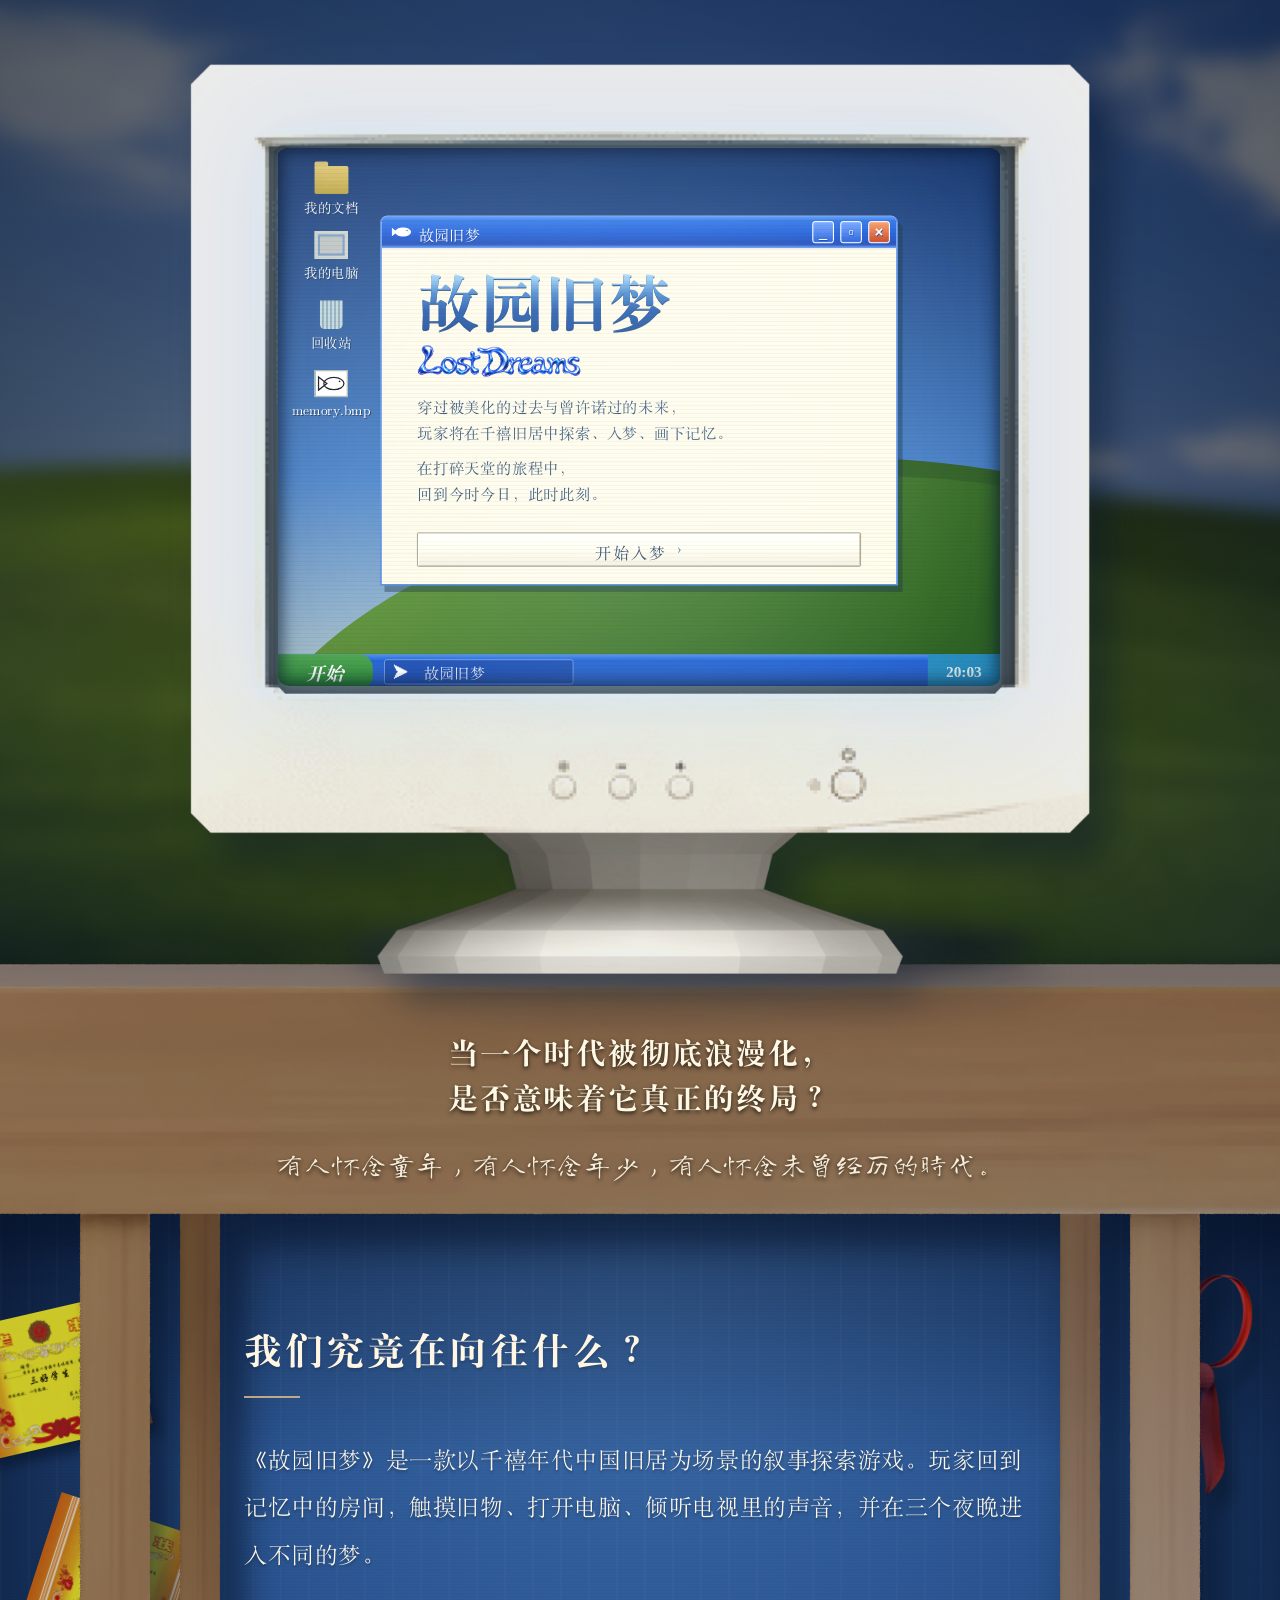
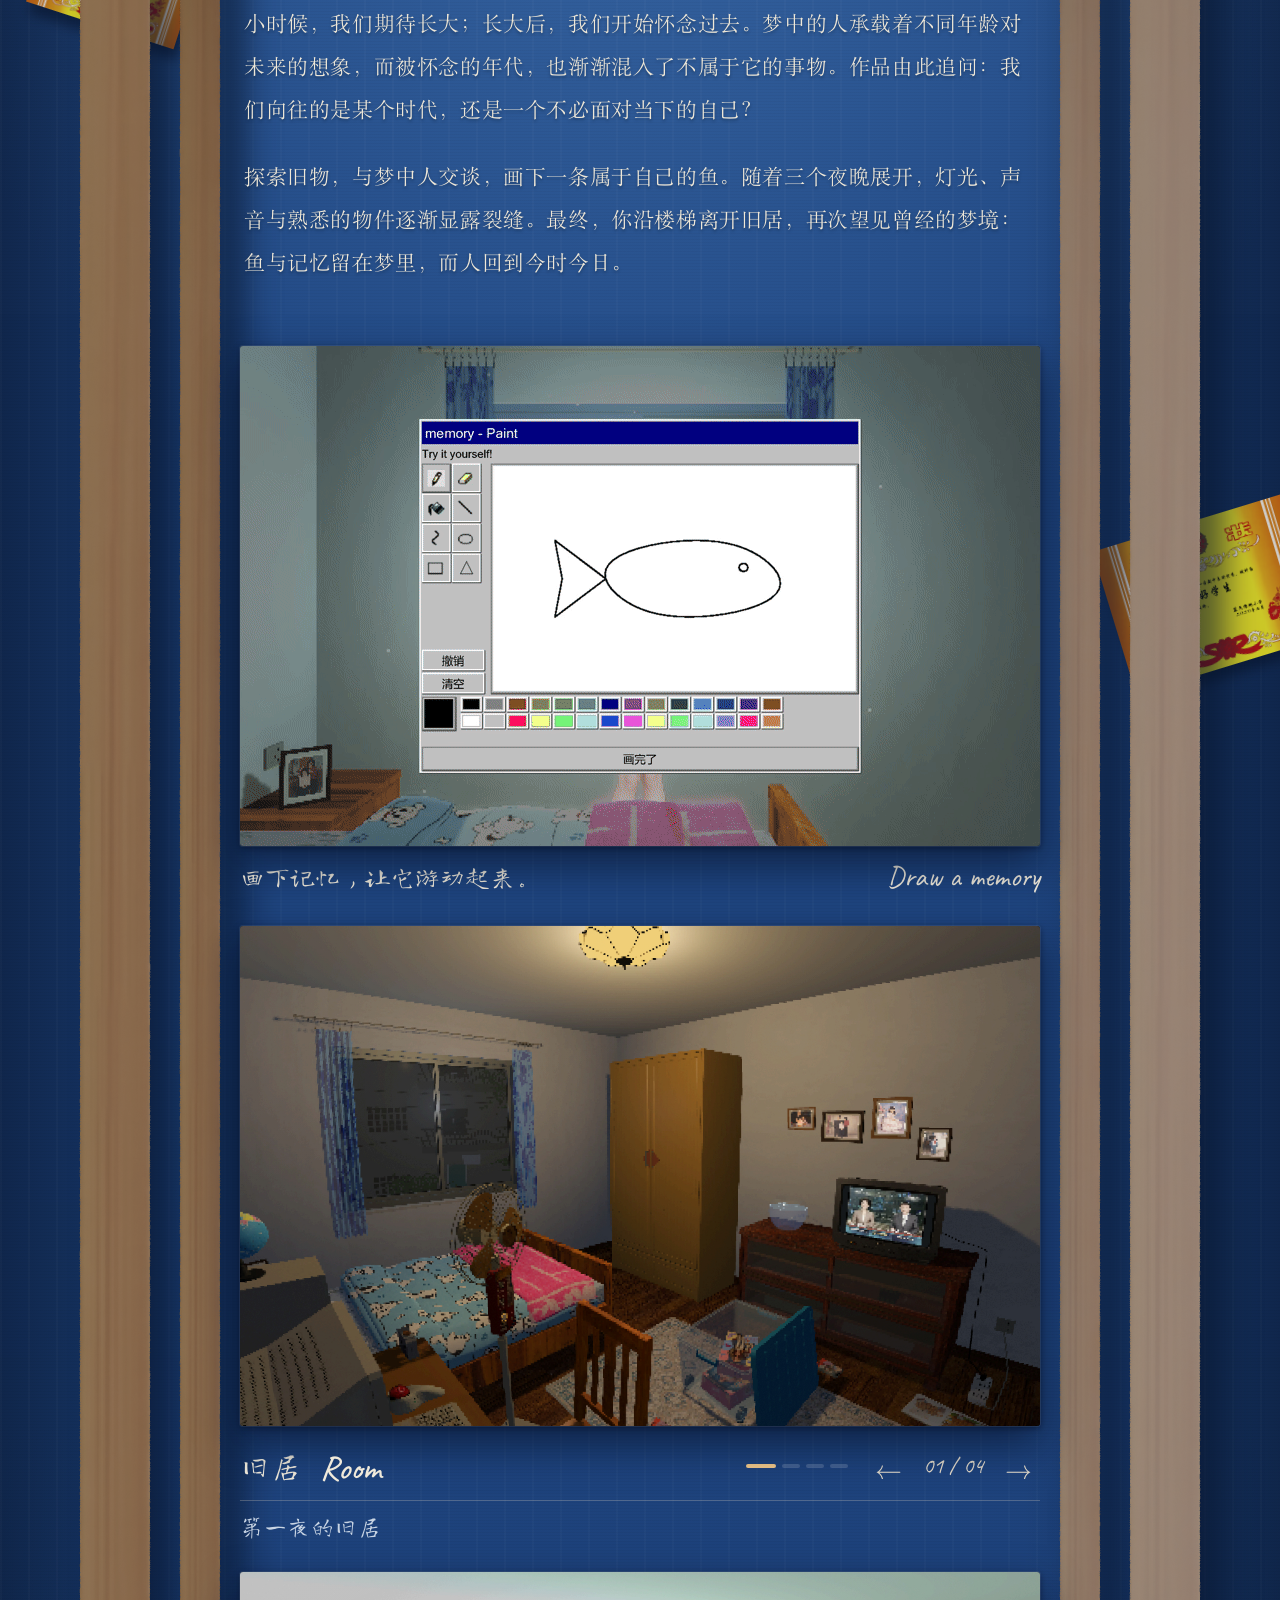
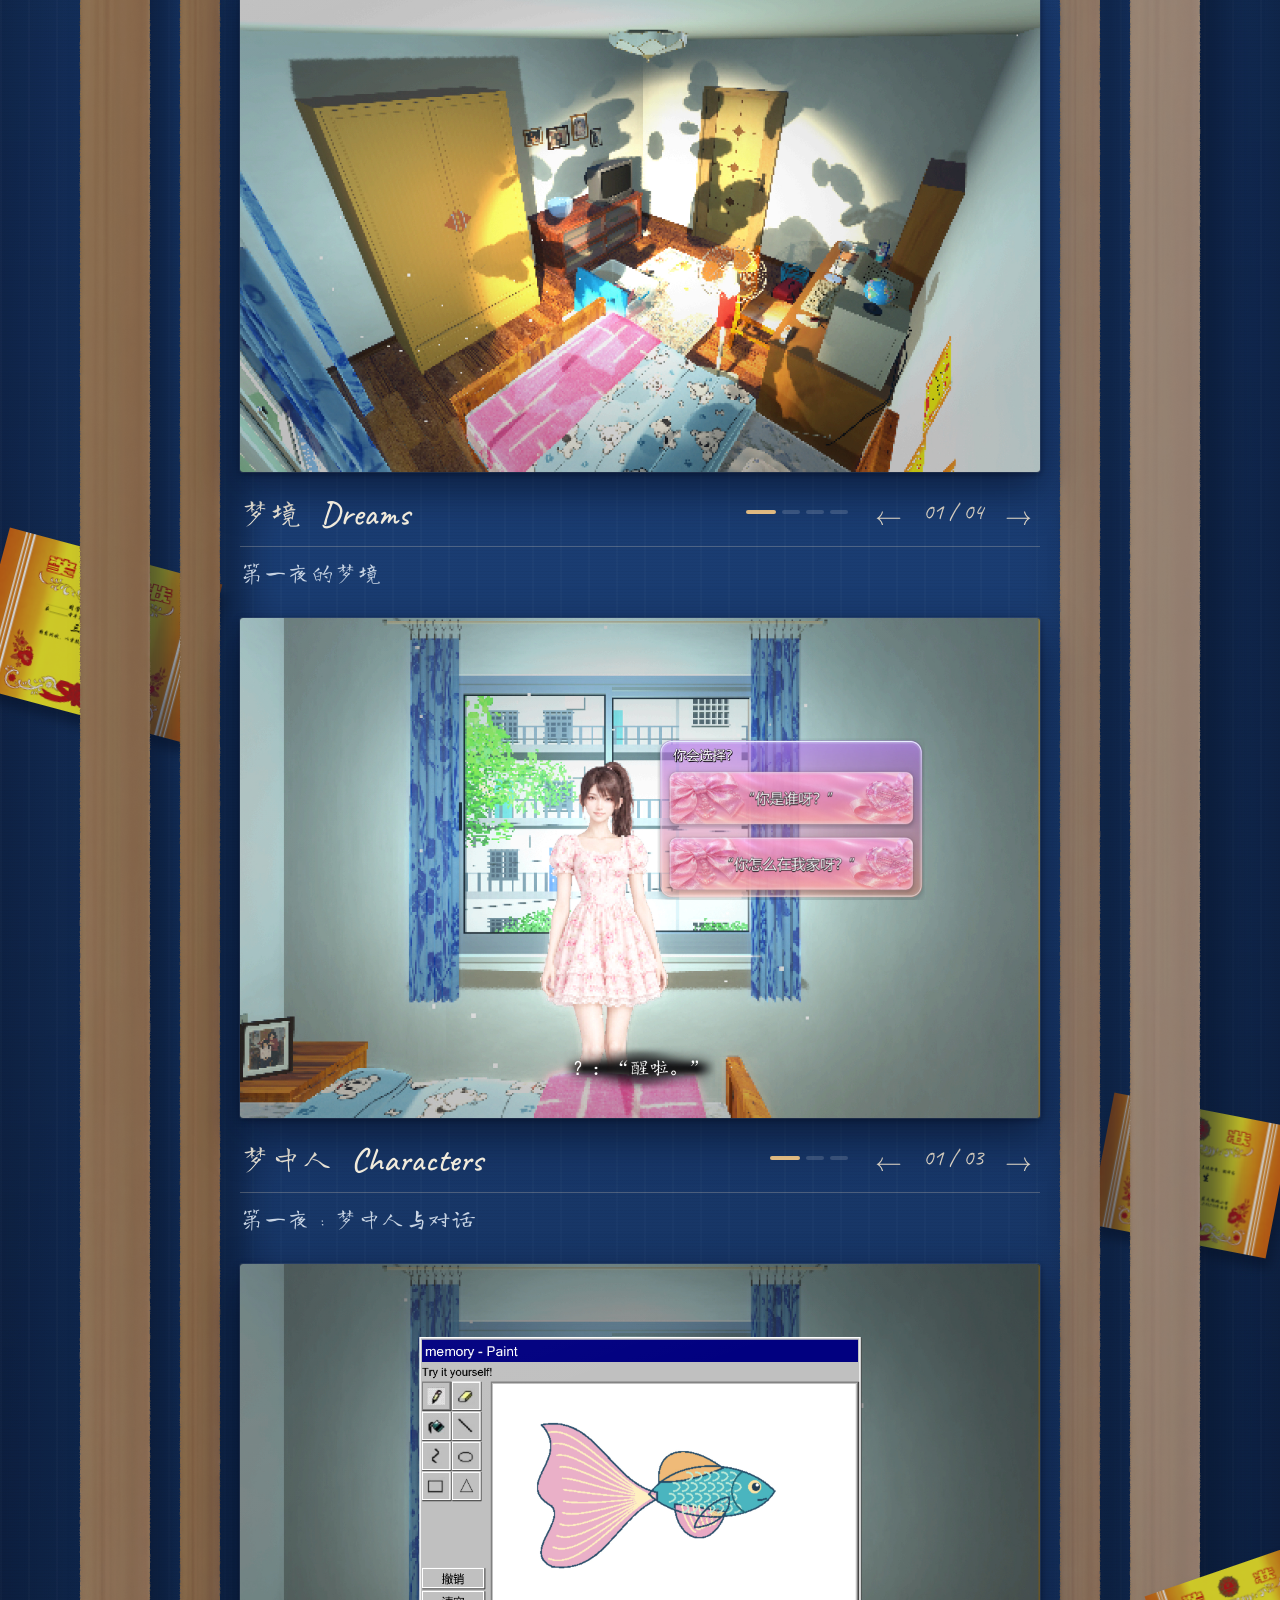
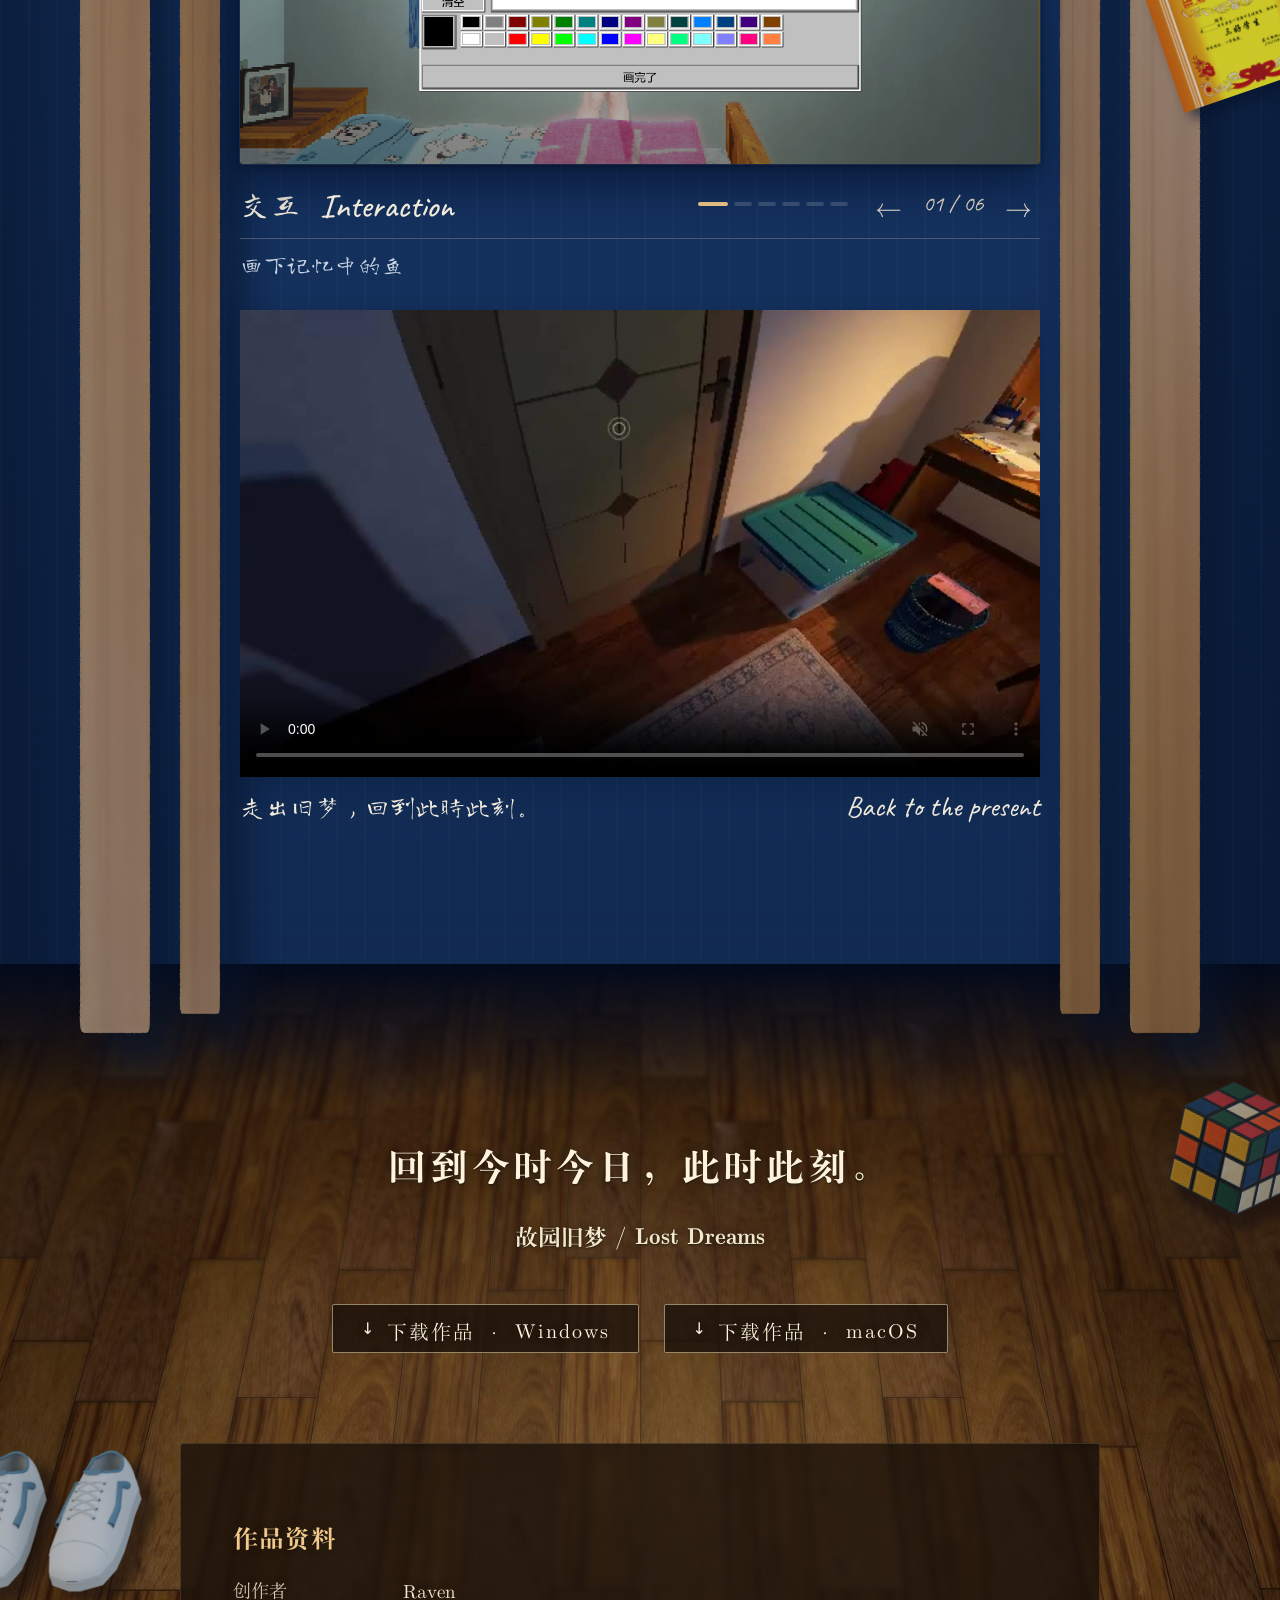
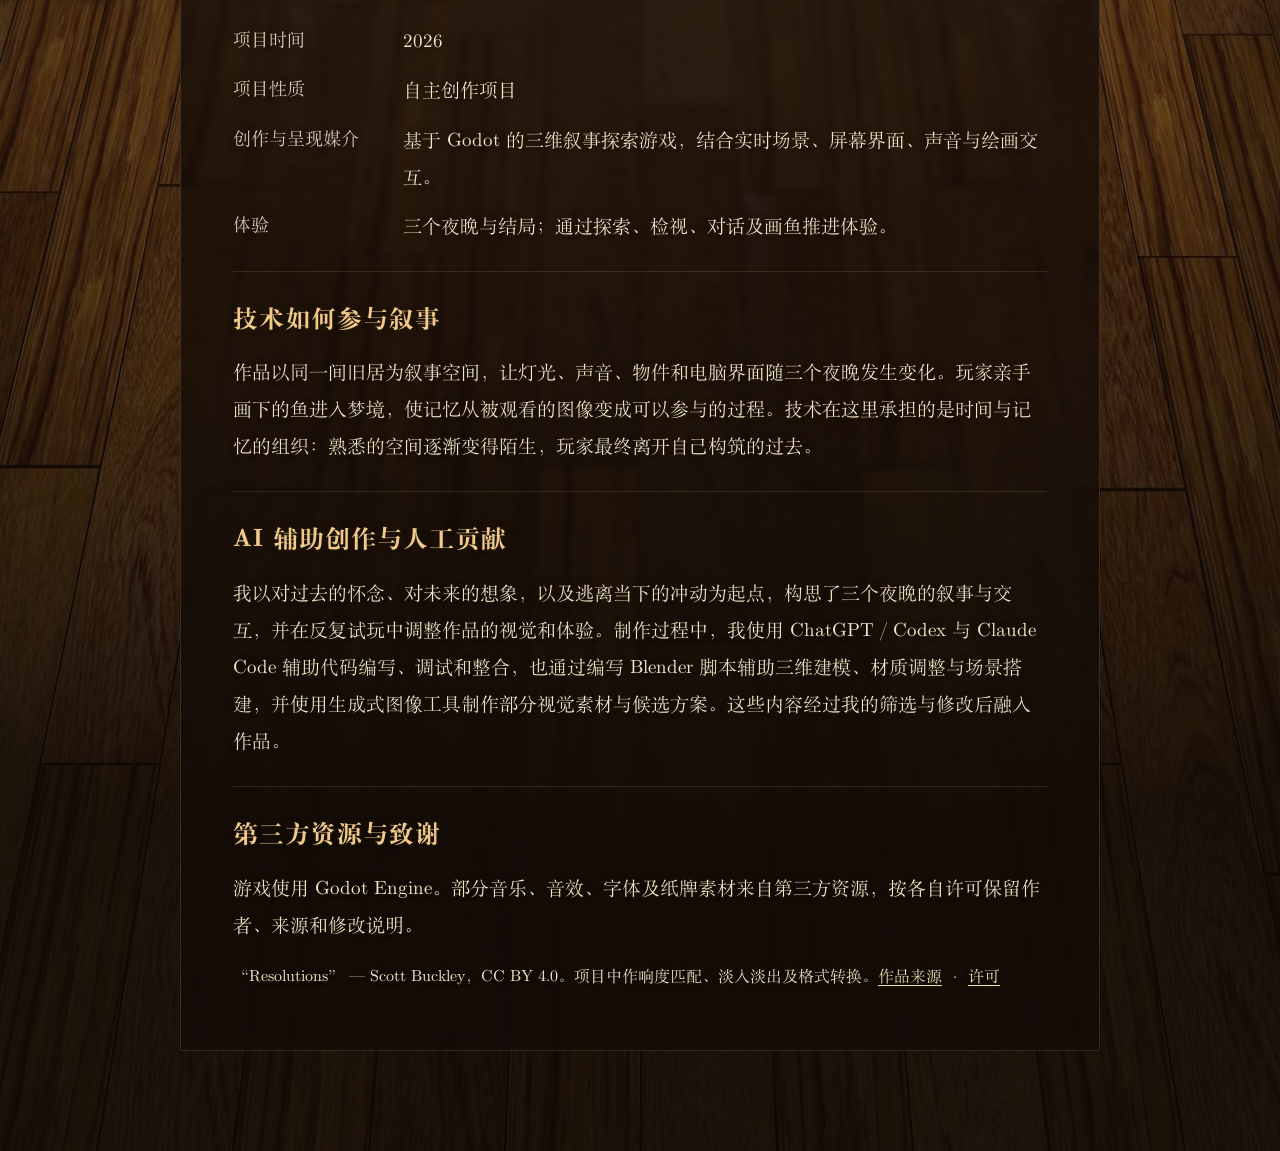
==== commit 3d7f3708: "Update links after GitHub username change" ====
--- a/index.html
+++ b/index.html
@@ -102,7 +102,7 @@
 .motion-panel figcaption{font:25px/1.5 DeskChineseHand,serif;color:#f0eadb;margin-top:12px;display:flex;justify-content:space-between;align-items:baseline;gap:14px}
 .motion-panel figcaption span{font:29px/1.2 DeskHand,cursive}.ending-panel{margin-top:42px}
 @media(max-width:800px){.motion-panel figcaption{font-size:20px;flex-wrap:wrap;gap:2px}.motion-panel figcaption span{font-size:24px}}
-</style><link rel="stylesheet" href="asset_8_scene-texture.css"><link rel="stylesheet" href="asset_9_claude-polish.css"><meta property="og:title" content="故园旧梦 | Lost Dreams"><meta property="og:description" content="穿过旧梦，回到此时此刻。"><meta property="og:image" content="https://camus14531453-lang.github.io/lost-dreams-showcase/cover.png"><meta property="og:type" content="website"><meta name="twitter:card" content="summary_large_image"></head><body><svg width="0" height="0" style="position:absolute" aria-hidden="true"><defs><filter id="scene-colour" color-interpolation-filters="sRGB"><feComponentTransfer><feFuncR type="discrete" tableValues="0.0000 0.0323 0.0645 0.0968 0.1290 0.1613 0.1935 0.2258 0.2581 0.2903 0.3226 0.3548 0.3871 0.4194 0.4516 0.4839 0.5161 0.5484 0.5806 0.6129 0.6452 0.6774 0.7097 0.7419 0.7742 0.8065 0.8387 0.8710 0.9032 0.9355 0.9677 1.0000"/><feFuncG type="discrete" tableValues="0.0000 0.0323 0.0645 0.0968 0.1290 0.1613 0.1935 0.2258 0.2581 0.2903 0.3226 0.3548 0.3871 0.4194 0.4516 0.4839 0.5161 0.5484 0.5806 0.6129 0.6452 0.6774 0.7097 0.7419 0.7742 0.8065 0.8387 0.8710 0.9032 0.9355 0.9677 1.0000"/><feFuncB type="discrete" tableValues="0.0000 0.0323 0.0645 0.0968 0.1290 0.1613 0.1935 0.2258 0.2581 0.2903 0.3226 0.3548 0.3871 0.4194 0.4516 0.4839 0.5161 0.5484 0.5806 0.6129 0.6452 0.6774 0.7097 0.7419 0.7742 0.8065 0.8387 0.8710 0.9032 0.9355 0.9677 1.0000"/></feComponentTransfer></filter><filter id="wall-grain"><feTurbulence type="fractalNoise" baseFrequency=".35" numOctaves="3" seed="9"/><feColorMatrix type="saturate" values="0"/><feBlend in="SourceGraphic" mode="soft-light"/></filter></defs></svg><div class="page"><header class="hero"><div class="landscape"></div><img class="desk" src="asset_12_desk_extended_full.png" alt=""><div class="computer"><img src="asset_13_monitor_selected_original.png" alt="千禧年代的银白色显示器"><div class="screen"><iframe title="故园旧梦介绍" src="asset_14_index.html"></iframe></div></div><blockquote class="table-quote">当一个时代被彻底浪漫化，<br>是否意味着它真正的终局？<span>有人怀念童年，有人怀念年少，有人怀念未曾经历的时代。</span></blockquote></header><main class="bodyarea" id="introduction"><img class="award scattered award-1" src="asset_16_award_original.png" alt="" aria-hidden="true"><img class="award scattered award-2" src="asset_16_award_original.png" alt="" aria-hidden="true"><img class="award scattered award-3" src="asset_16_award_original.png" alt="" aria-hidden="true"><img class="award scattered award-4" src="asset_16_award_original.png" alt="" aria-hidden="true"><img class="award scattered award-5" src="asset_16_award_original.png" alt="" aria-hidden="true"><img class="award scattered award-6" src="asset_16_award_original.png" alt="" aria-hidden="true"><img class="memory-prop scarf" src="asset_17_scarf_tied.png" alt="" aria-hidden="true"><article><section class="paper"><h2>我们究竟在向往什么？</h2><p>《故园旧梦》是一款以千禧年代中国旧居为场景的叙事探索游戏。玩家回到记忆中的房间，触摸旧物、打开电脑、倾听电视里的声音，并在三个夜晚进入不同的梦。</p><p>小时候，我们期待长大；长大后，我们开始怀念过去。梦中的人承载着不同年龄对未来的想象，而被怀念的年代，也渐渐混入了不属于它的事物。作品由此追问：我们向往的是某个时代，还是一个不必面对当下的自己？</p><p>探索旧物，与梦中人交谈，画下一条属于自己的鱼。随着三个夜晚展开，灯光、声音与熟悉的物件逐渐显露裂缝。最终，你沿楼梯离开旧居，再次望见曾经的梦境：鱼与记忆留在梦里，而人回到今时今日。</p></section><figure class="motion-panel fish-panel"><img src="asset_18_fish_memory.gif" alt="画出简单的鱼，鱼在画面中游动，再出现在鱼缸里"><figcaption>画下记忆，让它游动起来。<span>Draw a memory</span></figcaption></figure><section class="shot-gallery" data-group="0" aria-label="旧居截图"><button class="shot-open" aria-label="放大截图"><img src="asset_19_01__04_N1_reference_desk_view_0.jpg" alt="第一夜的旧居" loading="lazy"></button><div class="gallery-caption"><h3>旧居 <span>Room</span></h3><div class="gallery-navigation"><button data-step="-1" aria-label="上一张">←</button><span class="gallery-count" aria-live="polite">01 / 04</span><button data-step="1" aria-label="下一张">→</button></div></div><p class="shot-description">第一夜的旧居</p></section><section class="shot-gallery" data-group="1" aria-label="梦境截图"><button class="shot-open" aria-label="放大截图"><img src="asset_20_03__06_D1_shader_corner_tv_wardrobe.jpg" alt="第一夜的梦境" loading="lazy"></button><div class="gallery-caption"><h3>梦境 <span>Dreams</span></h3><div class="gallery-navigation"><button data-step="-1" aria-label="上一张">←</button><span class="gallery-count" aria-live="polite">01 / 04</span><button data-step="1" aria-label="下一张">→</button></div></div><p class="shot-description">第一夜的梦境</p></section><section class="shot-gallery" data-group="2" aria-label="梦中人截图"><button class="shot-open" aria-label="放大截图"><img src="asset_21_08__23_D1_level_character_choices.jpg" alt="第一夜：梦中人与对话" loading="lazy"></button><div class="gallery-caption"><h3>梦中人 <span>Characters</span></h3><div class="gallery-navigation"><button data-step="-1" aria-label="上一张">←</button><span class="gallery-count" aria-live="polite">01 / 03</span><button data-step="1" aria-label="下一张">→</button></div></div><p class="shot-description">第一夜：梦中人与对话</p></section><section class="shot-gallery" data-group="3" aria-label="交互截图"><button class="shot-open" aria-label="放大截图"><img src="asset_22_14__35_S4_beautiful_fish_paint.jpg" alt="画下记忆中的鱼" loading="lazy"></button><div class="gallery-caption"><h3>交互 <span>Interaction</span></h3><div class="gallery-navigation"><button data-step="-1" aria-label="上一张">←</button><span class="gallery-count" aria-live="polite">01 / 04</span><button data-step="1" aria-label="下一张">→</button></div></div><p class="shot-description">画下记忆中的鱼</p></section><figure class="motion-panel ending-panel"><video src="asset_23_ending_short.mp4" poster="asset_24_ending_poster.jpg" controls muted playsinline preload="metadata" aria-label="离开旧居，连续走下楼梯、回望梦境并进入结局" style="display:block;width:100%;height:auto;background:#071326;box-shadow:0 8px 22px #06142840"></video><figcaption>走出旧梦，回到此时此刻。<span>Back to the present</span></figcaption></figure></article></main><footer class="floor"><img class="memory-prop shoes" src="asset_25_shoes.png" alt="" aria-hidden="true"><img class="memory-prop cube" src="asset_26_cube.png" alt="" aria-hidden="true"><div class="floor-content"><section class="download-area"><h2>回到今时今日，此时此刻。</h2><p>故园旧梦 / Lost Dreams</p><a class="download" href="https://raven-lostdreams.itch.io/lost-dreams#download">下载作品 · Windows</a> <a class="download" href="https://raven-lostdreams.itch.io/lost-dreams#download">下载作品 · macOS</a></section><section class="project-notes"><h3>作品资料</h3><dl><dt>创作者</dt><dd>Raven </dd><dt>项目时间</dt><dd>2026 </dd><dt>项目性质</dt><dd>自主创作项目 </dd><dt>创作与呈现媒介</dt><dd>基于 Godot 的三维叙事探索游戏，结合实时场景、屏幕界面、声音与绘画交互。</dd><dt>体验</dt><dd>三个夜晚与结局；通过探索、检视、对话及画鱼推进体验。</dd></dl><h3>技术如何参与叙事</h3><p>作品以同一间旧居为叙事空间，让灯光、声音、物件和电脑界面随三个夜晚发生变化。玩家亲手画下的鱼进入梦境，使记忆从被观看的图像变成可以参与的过程。技术在这里承担的是时间与记忆的组织：熟悉的空间逐渐变得陌生，玩家最终离开自己构筑的过去。</p><h3>AI 辅助创作与人工贡献</h3><p>我以对过去的怀念、对未来的想象，以及逃离当下的冲动为起点，构思了三个夜晚的叙事与交互，并在反复试玩中调整作品的视觉和体验。制作过程中，我使用 ChatGPT／Codex 与 Claude Code 辅助代码编写、调试和整合，也通过编写 Blender 脚本辅助三维建模、材质调整与场景搭建，并使用生成式图像工具制作部分视觉素材与候选方案。这些内容经过我的筛选与修改后融入作品。</p><h3>第三方资源与致谢</h3><p>游戏使用 Godot Engine。部分音乐、音效、字体及纸牌素材来自第三方资源，按各自许可保留作者、来源和修改说明。</p><p class="attribution">“Resolutions” — Scott Buckley，CC BY 4.0。项目中作响度匹配、淡入淡出及格式转换。<a href="https://www.scottbuckley.com.au/library/resolutions/">作品来源</a> · <a href="https://creativecommons.org/licenses/by/4.0/">许可</a></p></section></div></footer></div><script>function screenFit(){const el=document.querySelector('.screen');el.querySelector('iframe').style.transform='scale('+el.clientWidth/1600+')'}addEventListener('resize',screenFit);screenFit();addEventListener('message',e=>{if(e.source===document.querySelector('iframe').contentWindow&&e.data?.type==='lostdreams-enter')document.querySelector('#introduction').scrollIntoView({behavior:matchMedia('(prefers-reduced-motion:reduce)').matches?'instant':'smooth'})});</script><dialog class="lightbox" aria-label="截图放大查看"><button class="close-lightbox" aria-label="关闭放大图">×</button><img alt=""><div class="lightbox-nav"><button data-big-step="-1" aria-label="上一张">←</button><span class="lightbox-status"></span><button data-big-step="1" aria-label="下一张">→</button></div></dialog><script>const galleryData=[{"title": "旧居", "en": "Room", "images": [{"src": "asset_19_01__04_N1_reference_desk_view_0.jpg", "alt": "第一夜的旧居"}, {"src": "asset_27_06__12_N2_desk_complete.jpg", "alt": "第二夜的书桌"}, {"src": "asset_28_07__22_N2_wardrobe_full_high.jpg", "alt": "衣柜里的旧物"}, {"src": "asset_29_02__05_N3_reference_desk_view_0.jpg", "alt": "第三夜的旧居"}]}, {"title": "梦境", "en": "Dreams", "images": [{"src": "asset_20_03__06_D1_shader_corner_tv_wardrobe.jpg", "alt": "第一夜的梦境"}, {"src": "asset_30_04__07_D2_shader_corner_bed_desk.jpg", "alt": "第二夜的梦境"}, {"src": "asset_31_05__08_D3_shader_corner_bed_desk.jpg", "alt": "第三夜的梦境"}, {"src": "asset_32_15__39_L1_dream_room_close.jpg", "alt": "从楼梯回望梦境"}]}, {"title": "梦中人", "en": "Characters", "images": [{"src": "asset_21_08__23_D1_level_character_choices.jpg", "alt": "第一夜：梦中人与对话"}, {"src": "asset_33_09__24_D2_level_character_choices.jpg", "alt": "第二夜：梦中人与对话"}, {"src": "asset_34_10__25_D3_level_character_choices.jpg", "alt": "第三夜：梦中人与对话"}]}, {"title": "交互", "en": "Interaction", "images": [{"src": "asset_22_14__35_S4_beautiful_fish_paint.jpg", "alt": "画下记忆中的鱼"}, {"src": "asset_35_11__30_S1_rps_you_win.jpg", "alt": "猜拳"}, {"src": "asset_36_12__33_S3_card_revealed_you_lose.jpg", "alt": "翻牌"}, {"src": "asset_37_13__34_M2_1228.jpg", "alt": "数学谜题"}]}];
+</style><link rel="stylesheet" href="asset_8_scene-texture.css"><link rel="stylesheet" href="asset_9_claude-polish.css"><meta property="og:title" content="故园旧梦 | Lost Dreams"><meta property="og:description" content="穿过旧梦，回到此时此刻。"><meta property="og:image" content="https://raven1970-lab.github.io/lost-dreams-showcase/cover.png"><meta property="og:type" content="website"><meta name="twitter:card" content="summary_large_image"></head><body><svg width="0" height="0" style="position:absolute" aria-hidden="true"><defs><filter id="scene-colour" color-interpolation-filters="sRGB"><feComponentTransfer><feFuncR type="discrete" tableValues="0.0000 0.0323 0.0645 0.0968 0.1290 0.1613 0.1935 0.2258 0.2581 0.2903 0.3226 0.3548 0.3871 0.4194 0.4516 0.4839 0.5161 0.5484 0.5806 0.6129 0.6452 0.6774 0.7097 0.7419 0.7742 0.8065 0.8387 0.8710 0.9032 0.9355 0.9677 1.0000"/><feFuncG type="discrete" tableValues="0.0000 0.0323 0.0645 0.0968 0.1290 0.1613 0.1935 0.2258 0.2581 0.2903 0.3226 0.3548 0.3871 0.4194 0.4516 0.4839 0.5161 0.5484 0.5806 0.6129 0.6452 0.6774 0.7097 0.7419 0.7742 0.8065 0.8387 0.8710 0.9032 0.9355 0.9677 1.0000"/><feFuncB type="discrete" tableValues="0.0000 0.0323 0.0645 0.0968 0.1290 0.1613 0.1935 0.2258 0.2581 0.2903 0.3226 0.3548 0.3871 0.4194 0.4516 0.4839 0.5161 0.5484 0.5806 0.6129 0.6452 0.6774 0.7097 0.7419 0.7742 0.8065 0.8387 0.8710 0.9032 0.9355 0.9677 1.0000"/></feComponentTransfer></filter><filter id="wall-grain"><feTurbulence type="fractalNoise" baseFrequency=".35" numOctaves="3" seed="9"/><feColorMatrix type="saturate" values="0"/><feBlend in="SourceGraphic" mode="soft-light"/></filter></defs></svg><div class="page"><header class="hero"><div class="landscape"></div><img class="desk" src="asset_12_desk_extended_full.png" alt=""><div class="computer"><img src="asset_13_monitor_selected_original.png" alt="千禧年代的银白色显示器"><div class="screen"><iframe title="故园旧梦介绍" src="asset_14_index.html"></iframe></div></div><blockquote class="table-quote">当一个时代被彻底浪漫化，<br>是否意味着它真正的终局？<span>有人怀念童年，有人怀念年少，有人怀念未曾经历的时代。</span></blockquote></header><main class="bodyarea" id="introduction"><img class="award scattered award-1" src="asset_16_award_original.png" alt="" aria-hidden="true"><img class="award scattered award-2" src="asset_16_award_original.png" alt="" aria-hidden="true"><img class="award scattered award-3" src="asset_16_award_original.png" alt="" aria-hidden="true"><img class="award scattered award-4" src="asset_16_award_original.png" alt="" aria-hidden="true"><img class="award scattered award-5" src="asset_16_award_original.png" alt="" aria-hidden="true"><img class="award scattered award-6" src="asset_16_award_original.png" alt="" aria-hidden="true"><img class="memory-prop scarf" src="asset_17_scarf_tied.png" alt="" aria-hidden="true"><article><section class="paper"><h2>我们究竟在向往什么？</h2><p>《故园旧梦》是一款以千禧年代中国旧居为场景的叙事探索游戏。玩家回到记忆中的房间，触摸旧物、打开电脑、倾听电视里的声音，并在三个夜晚进入不同的梦。</p><p>小时候，我们期待长大；长大后，我们开始怀念过去。梦中的人承载着不同年龄对未来的想象，而被怀念的年代，也渐渐混入了不属于它的事物。作品由此追问：我们向往的是某个时代，还是一个不必面对当下的自己？</p><p>探索旧物，与梦中人交谈，画下一条属于自己的鱼。随着三个夜晚展开，灯光、声音与熟悉的物件逐渐显露裂缝。最终，你沿楼梯离开旧居，再次望见曾经的梦境：鱼与记忆留在梦里，而人回到今时今日。</p></section><figure class="motion-panel fish-panel"><img src="asset_18_fish_memory.gif" alt="画出简单的鱼，鱼在画面中游动，再出现在鱼缸里"><figcaption>画下记忆，让它游动起来。<span>Draw a memory</span></figcaption></figure><section class="shot-gallery" data-group="0" aria-label="旧居截图"><button class="shot-open" aria-label="放大截图"><img src="asset_19_01__04_N1_reference_desk_view_0.jpg" alt="第一夜的旧居" loading="lazy"></button><div class="gallery-caption"><h3>旧居 <span>Room</span></h3><div class="gallery-navigation"><button data-step="-1" aria-label="上一张">←</button><span class="gallery-count" aria-live="polite">01 / 04</span><button data-step="1" aria-label="下一张">→</button></div></div><p class="shot-description">第一夜的旧居</p></section><section class="shot-gallery" data-group="1" aria-label="梦境截图"><button class="shot-open" aria-label="放大截图"><img src="asset_20_03__06_D1_shader_corner_tv_wardrobe.jpg" alt="第一夜的梦境" loading="lazy"></button><div class="gallery-caption"><h3>梦境 <span>Dreams</span></h3><div class="gallery-navigation"><button data-step="-1" aria-label="上一张">←</button><span class="gallery-count" aria-live="polite">01 / 04</span><button data-step="1" aria-label="下一张">→</button></div></div><p class="shot-description">第一夜的梦境</p></section><section class="shot-gallery" data-group="2" aria-label="梦中人截图"><button class="shot-open" aria-label="放大截图"><img src="asset_21_08__23_D1_level_character_choices.jpg" alt="第一夜：梦中人与对话" loading="lazy"></button><div class="gallery-caption"><h3>梦中人 <span>Characters</span></h3><div class="gallery-navigation"><button data-step="-1" aria-label="上一张">←</button><span class="gallery-count" aria-live="polite">01 / 03</span><button data-step="1" aria-label="下一张">→</button></div></div><p class="shot-description">第一夜：梦中人与对话</p></section><section class="shot-gallery" data-group="3" aria-label="交互截图"><button class="shot-open" aria-label="放大截图"><img src="asset_22_14__35_S4_beautiful_fish_paint.jpg" alt="画下记忆中的鱼" loading="lazy"></button><div class="gallery-caption"><h3>交互 <span>Interaction</span></h3><div class="gallery-navigation"><button data-step="-1" aria-label="上一张">←</button><span class="gallery-count" aria-live="polite">01 / 04</span><button data-step="1" aria-label="下一张">→</button></div></div><p class="shot-description">画下记忆中的鱼</p></section><figure class="motion-panel ending-panel"><video src="asset_23_ending_short.mp4" poster="asset_24_ending_poster.jpg" controls muted playsinline preload="metadata" aria-label="离开旧居，连续走下楼梯、回望梦境并进入结局" style="display:block;width:100%;height:auto;background:#071326;box-shadow:0 8px 22px #06142840"></video><figcaption>走出旧梦，回到此时此刻。<span>Back to the present</span></figcaption></figure></article></main><footer class="floor"><img class="memory-prop shoes" src="asset_25_shoes.png" alt="" aria-hidden="true"><img class="memory-prop cube" src="asset_26_cube.png" alt="" aria-hidden="true"><div class="floor-content"><section class="download-area"><h2>回到今时今日，此时此刻。</h2><p>故园旧梦 / Lost Dreams</p><a class="download" href="https://raven-lostdreams.itch.io/lost-dreams#download">下载作品 · Windows</a> <a class="download" href="https://raven-lostdreams.itch.io/lost-dreams#download">下载作品 · macOS</a></section><section class="project-notes"><h3>作品资料</h3><dl><dt>创作者</dt><dd>Raven </dd><dt>项目时间</dt><dd>2026 </dd><dt>项目性质</dt><dd>自主创作项目 </dd><dt>创作与呈现媒介</dt><dd>基于 Godot 的三维叙事探索游戏，结合实时场景、屏幕界面、声音与绘画交互。</dd><dt>体验</dt><dd>三个夜晚与结局；通过探索、检视、对话及画鱼推进体验。</dd></dl><h3>技术如何参与叙事</h3><p>作品以同一间旧居为叙事空间，让灯光、声音、物件和电脑界面随三个夜晚发生变化。玩家亲手画下的鱼进入梦境，使记忆从被观看的图像变成可以参与的过程。技术在这里承担的是时间与记忆的组织：熟悉的空间逐渐变得陌生，玩家最终离开自己构筑的过去。</p><h3>AI 辅助创作与人工贡献</h3><p>我以对过去的怀念、对未来的想象，以及逃离当下的冲动为起点，构思了三个夜晚的叙事与交互，并在反复试玩中调整作品的视觉和体验。制作过程中，我使用 ChatGPT／Codex 与 Claude Code 辅助代码编写、调试和整合，也通过编写 Blender 脚本辅助三维建模、材质调整与场景搭建，并使用生成式图像工具制作部分视觉素材与候选方案。这些内容经过我的筛选与修改后融入作品。</p><h3>第三方资源与致谢</h3><p>游戏使用 Godot Engine。部分音乐、音效、字体及纸牌素材来自第三方资源，按各自许可保留作者、来源和修改说明。</p><p class="attribution">“Resolutions” — Scott Buckley，CC BY 4.0。项目中作响度匹配、淡入淡出及格式转换。<a href="https://www.scottbuckley.com.au/library/resolutions/">作品来源</a> · <a href="https://creativecommons.org/licenses/by/4.0/">许可</a></p></section></div></footer></div><script>function screenFit(){const el=document.querySelector('.screen');el.querySelector('iframe').style.transform='scale('+el.clientWidth/1600+')'}addEventListener('resize',screenFit);screenFit();addEventListener('message',e=>{if(e.source===document.querySelector('iframe').contentWindow&&e.data?.type==='lostdreams-enter')document.querySelector('#introduction').scrollIntoView({behavior:matchMedia('(prefers-reduced-motion:reduce)').matches?'instant':'smooth'})});</script><dialog class="lightbox" aria-label="截图放大查看"><button class="close-lightbox" aria-label="关闭放大图">×</button><img alt=""><div class="lightbox-nav"><button data-big-step="-1" aria-label="上一张">←</button><span class="lightbox-status"></span><button data-big-step="1" aria-label="下一张">→</button></div></dialog><script>const galleryData=[{"title": "旧居", "en": "Room", "images": [{"src": "asset_19_01__04_N1_reference_desk_view_0.jpg", "alt": "第一夜的旧居"}, {"src": "asset_27_06__12_N2_desk_complete.jpg", "alt": "第二夜的书桌"}, {"src": "asset_28_07__22_N2_wardrobe_full_high.jpg", "alt": "衣柜里的旧物"}, {"src": "asset_29_02__05_N3_reference_desk_view_0.jpg", "alt": "第三夜的旧居"}]}, {"title": "梦境", "en": "Dreams", "images": [{"src": "asset_20_03__06_D1_shader_corner_tv_wardrobe.jpg", "alt": "第一夜的梦境"}, {"src": "asset_30_04__07_D2_shader_corner_bed_desk.jpg", "alt": "第二夜的梦境"}, {"src": "asset_31_05__08_D3_shader_corner_bed_desk.jpg", "alt": "第三夜的梦境"}, {"src": "asset_32_15__39_L1_dream_room_close.jpg", "alt": "从楼梯回望梦境"}]}, {"title": "梦中人", "en": "Characters", "images": [{"src": "asset_21_08__23_D1_level_character_choices.jpg", "alt": "第一夜：梦中人与对话"}, {"src": "asset_33_09__24_D2_level_character_choices.jpg", "alt": "第二夜：梦中人与对话"}, {"src": "asset_34_10__25_D3_level_character_choices.jpg", "alt": "第三夜：梦中人与对话"}]}, {"title": "交互", "en": "Interaction", "images": [{"src": "asset_22_14__35_S4_beautiful_fish_paint.jpg", "alt": "画下记忆中的鱼"}, {"src": "asset_35_11__30_S1_rps_you_win.jpg", "alt": "猜拳"}, {"src": "asset_36_12__33_S3_card_revealed_you_lose.jpg", "alt": "翻牌"}, {"src": "asset_37_13__34_M2_1228.jpg", "alt": "数学谜题"}]}];
 galleryData[3].images.push({src:'asset_38_inspect_1.gif',alt:'检视旧物 · 地球仪'},{src:'asset_39_inspect_2.gif',alt:'检视旧物 · 魔方'});
 const galleryState=galleryData.map(()=>0);const galleries=[...document.querySelectorAll('.shot-gallery')];const lightbox=document.querySelector('.lightbox');let activeGroup=0;
 function paintGallery(g){const d=galleryData[g],n=galleryState[g],im=d.images[n],el=galleries[g];el.querySelector('img').src=im.src;el.querySelector('img').alt=im.alt;el.querySelector('.shot-description').textContent=im.alt;el.querySelector('.gallery-count').textContent=String(n+1).padStart(2,'0')+' / '+String(d.images.length).padStart(2,'0');if(lightbox.open){lightbox.querySelector('img').src=im.src;lightbox.querySelector('img').alt=im.alt;lightbox.querySelector('.lightbox-status').textContent=d.title+' · '+(n+1)+' / '+d.images.length;}}
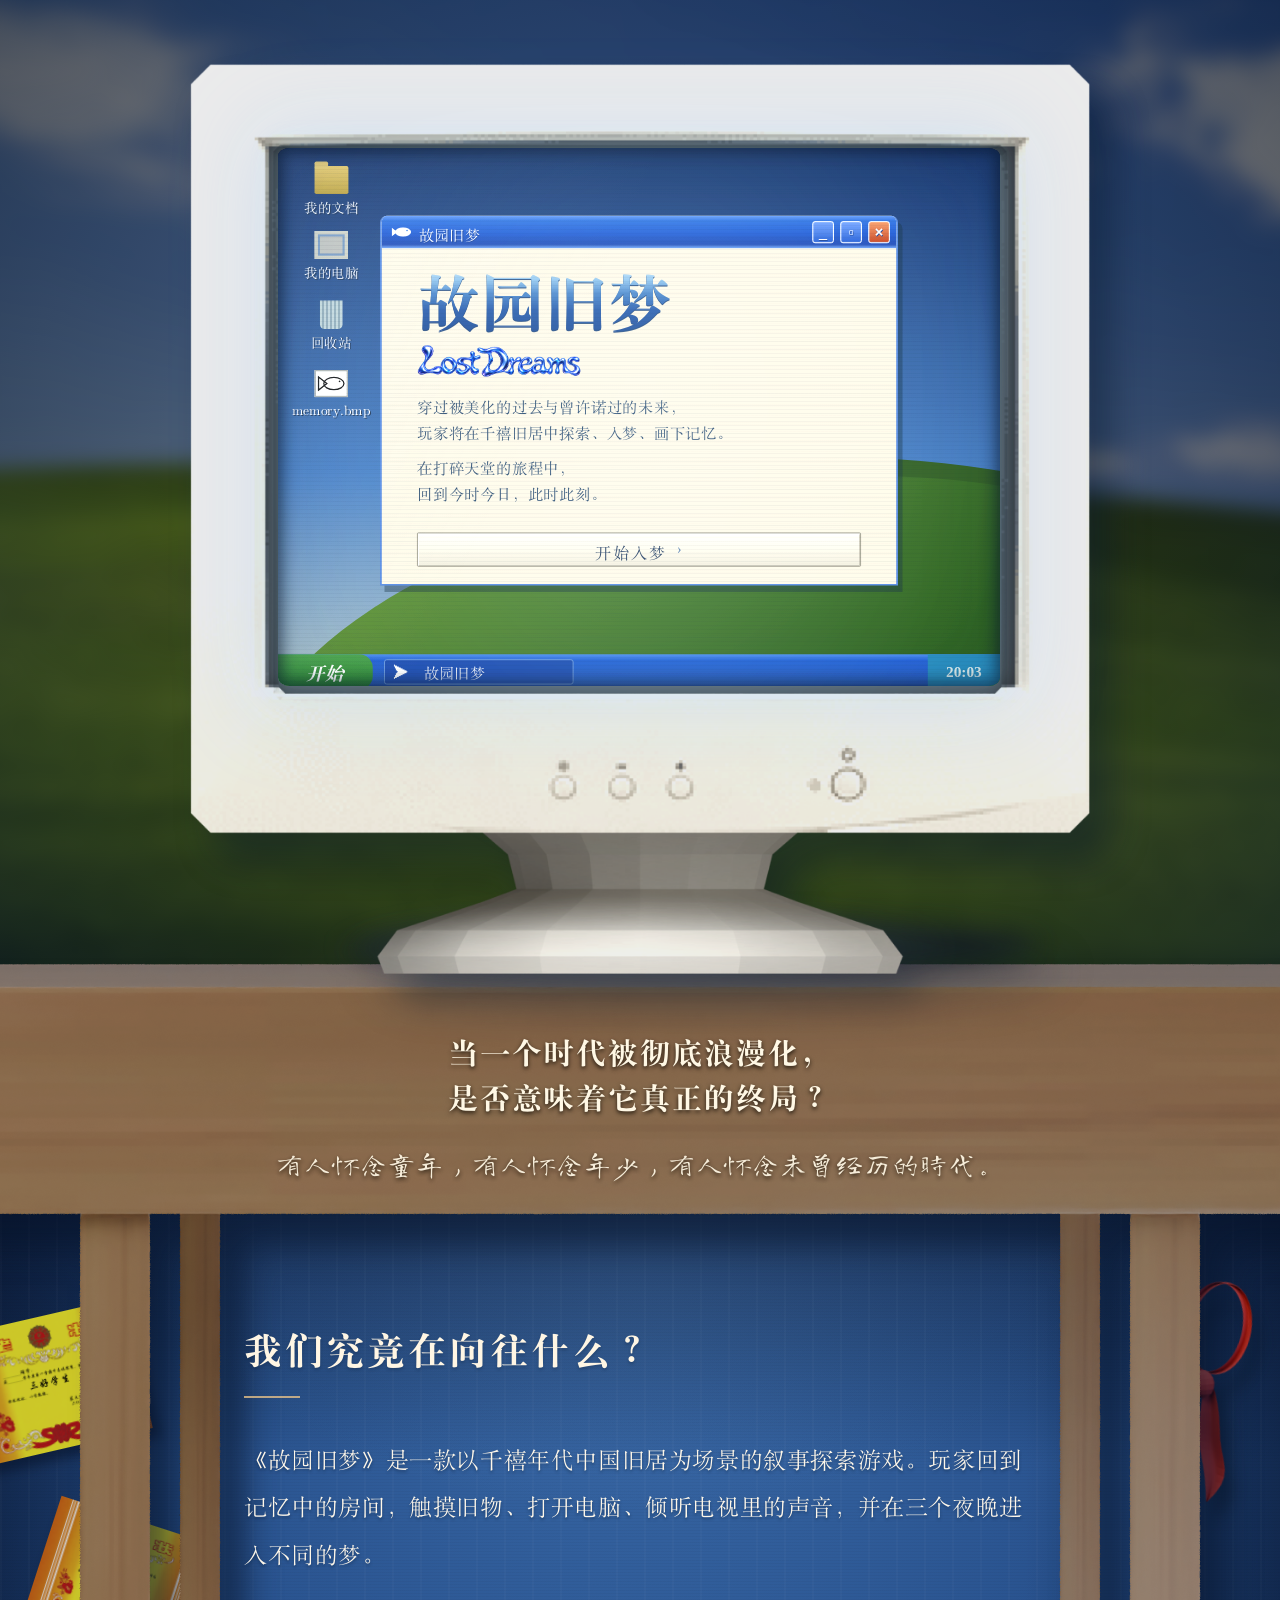
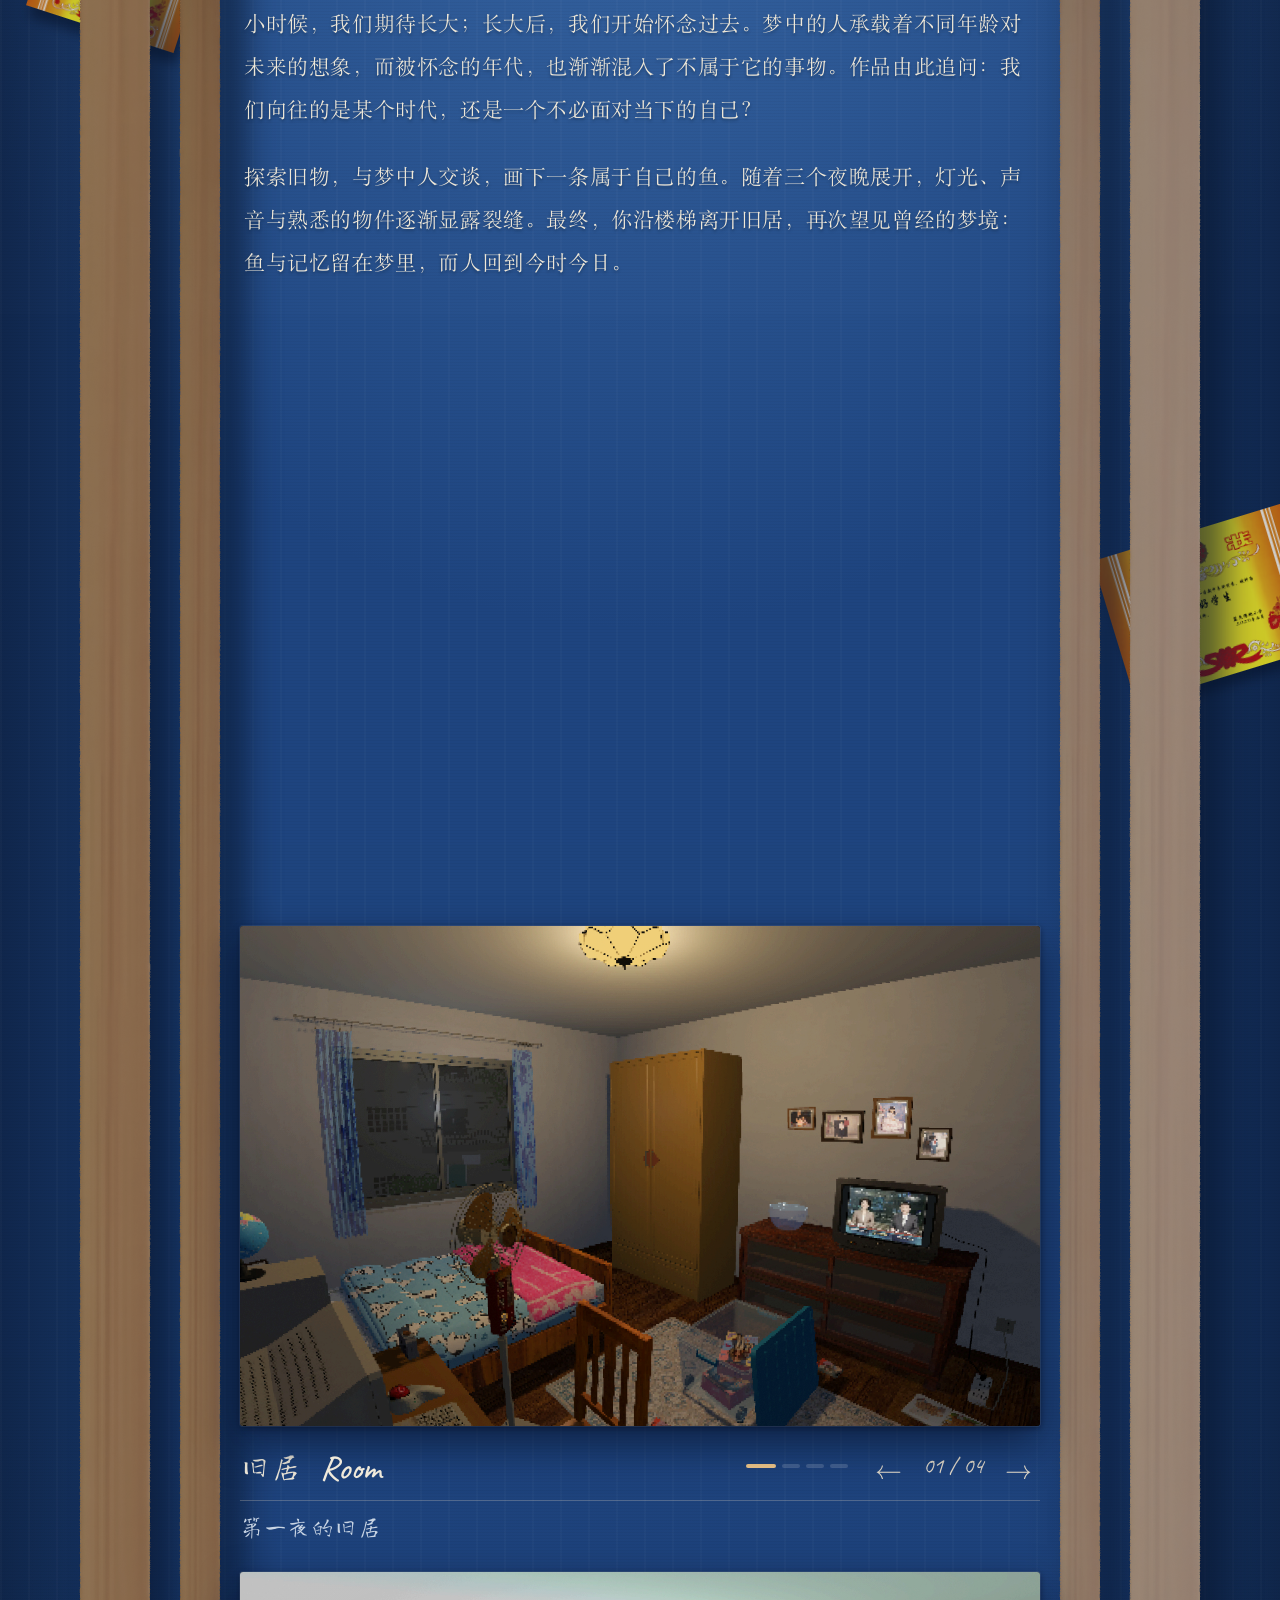
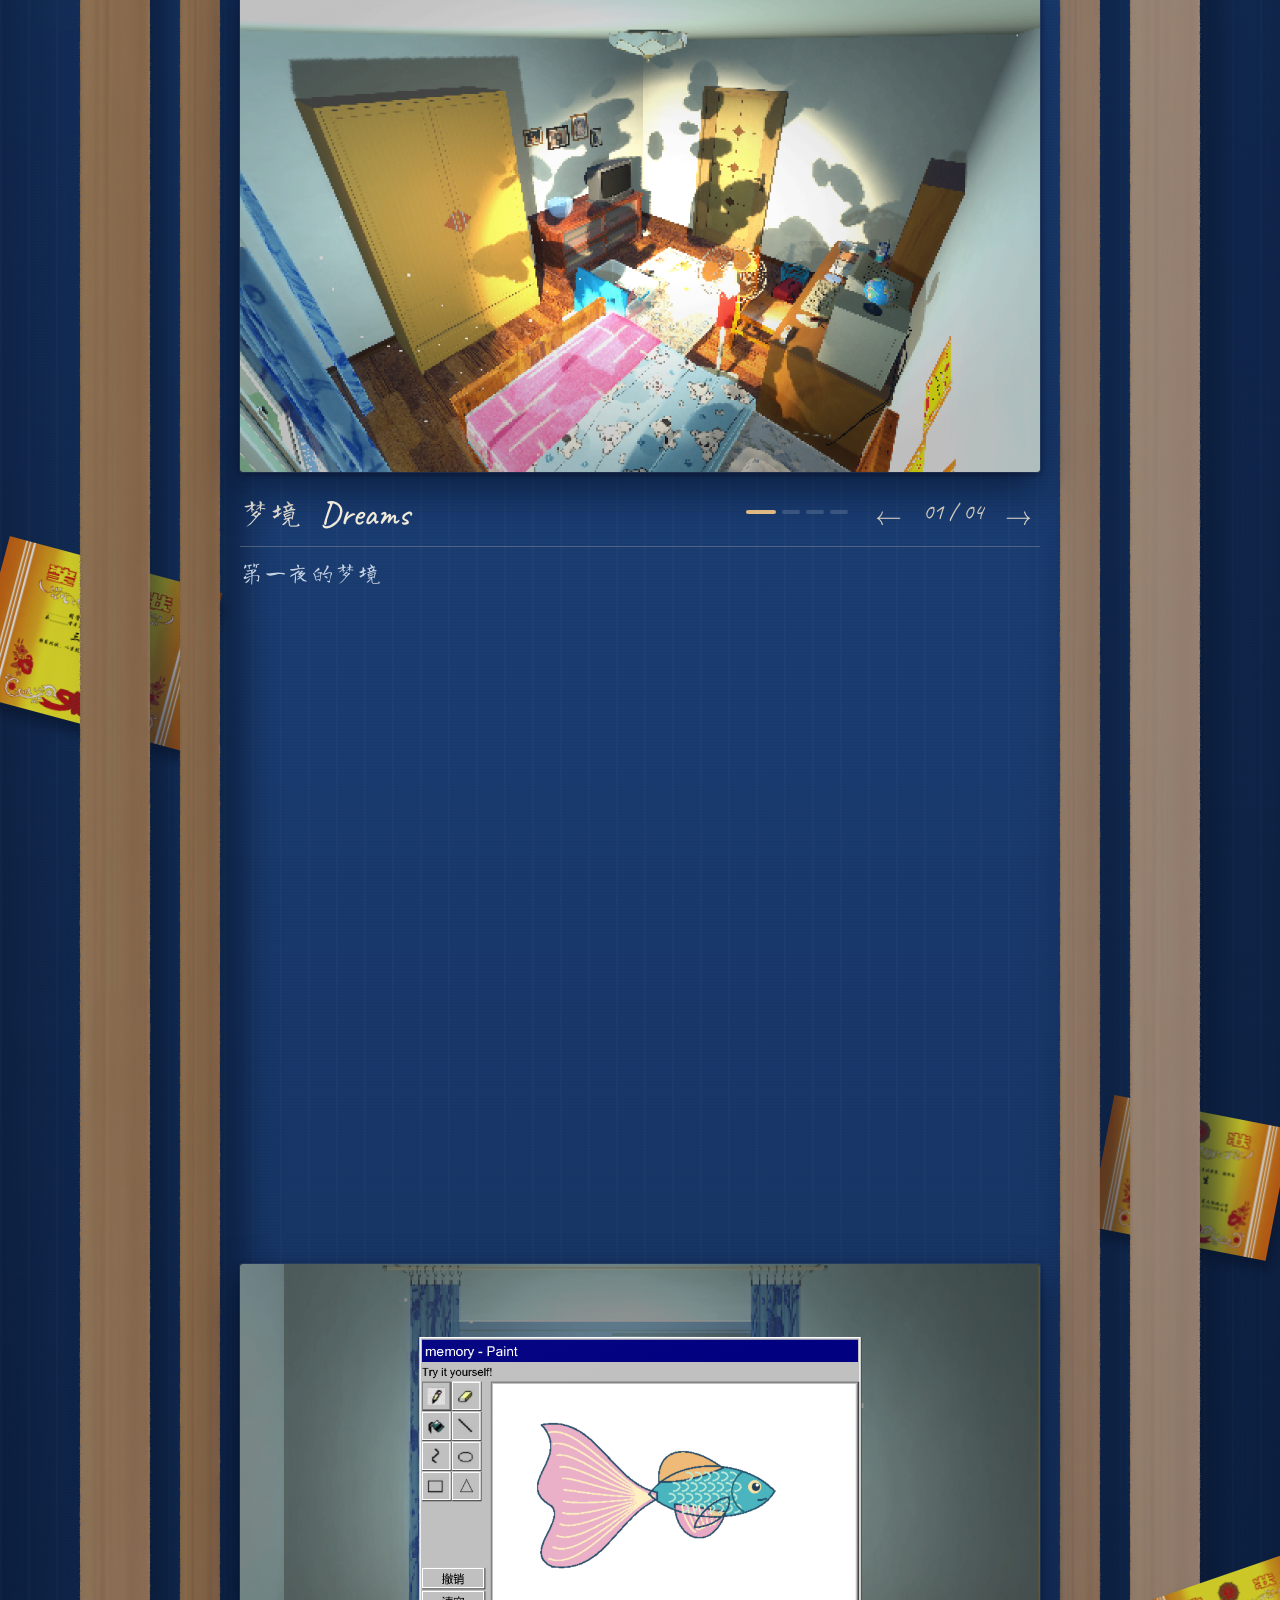
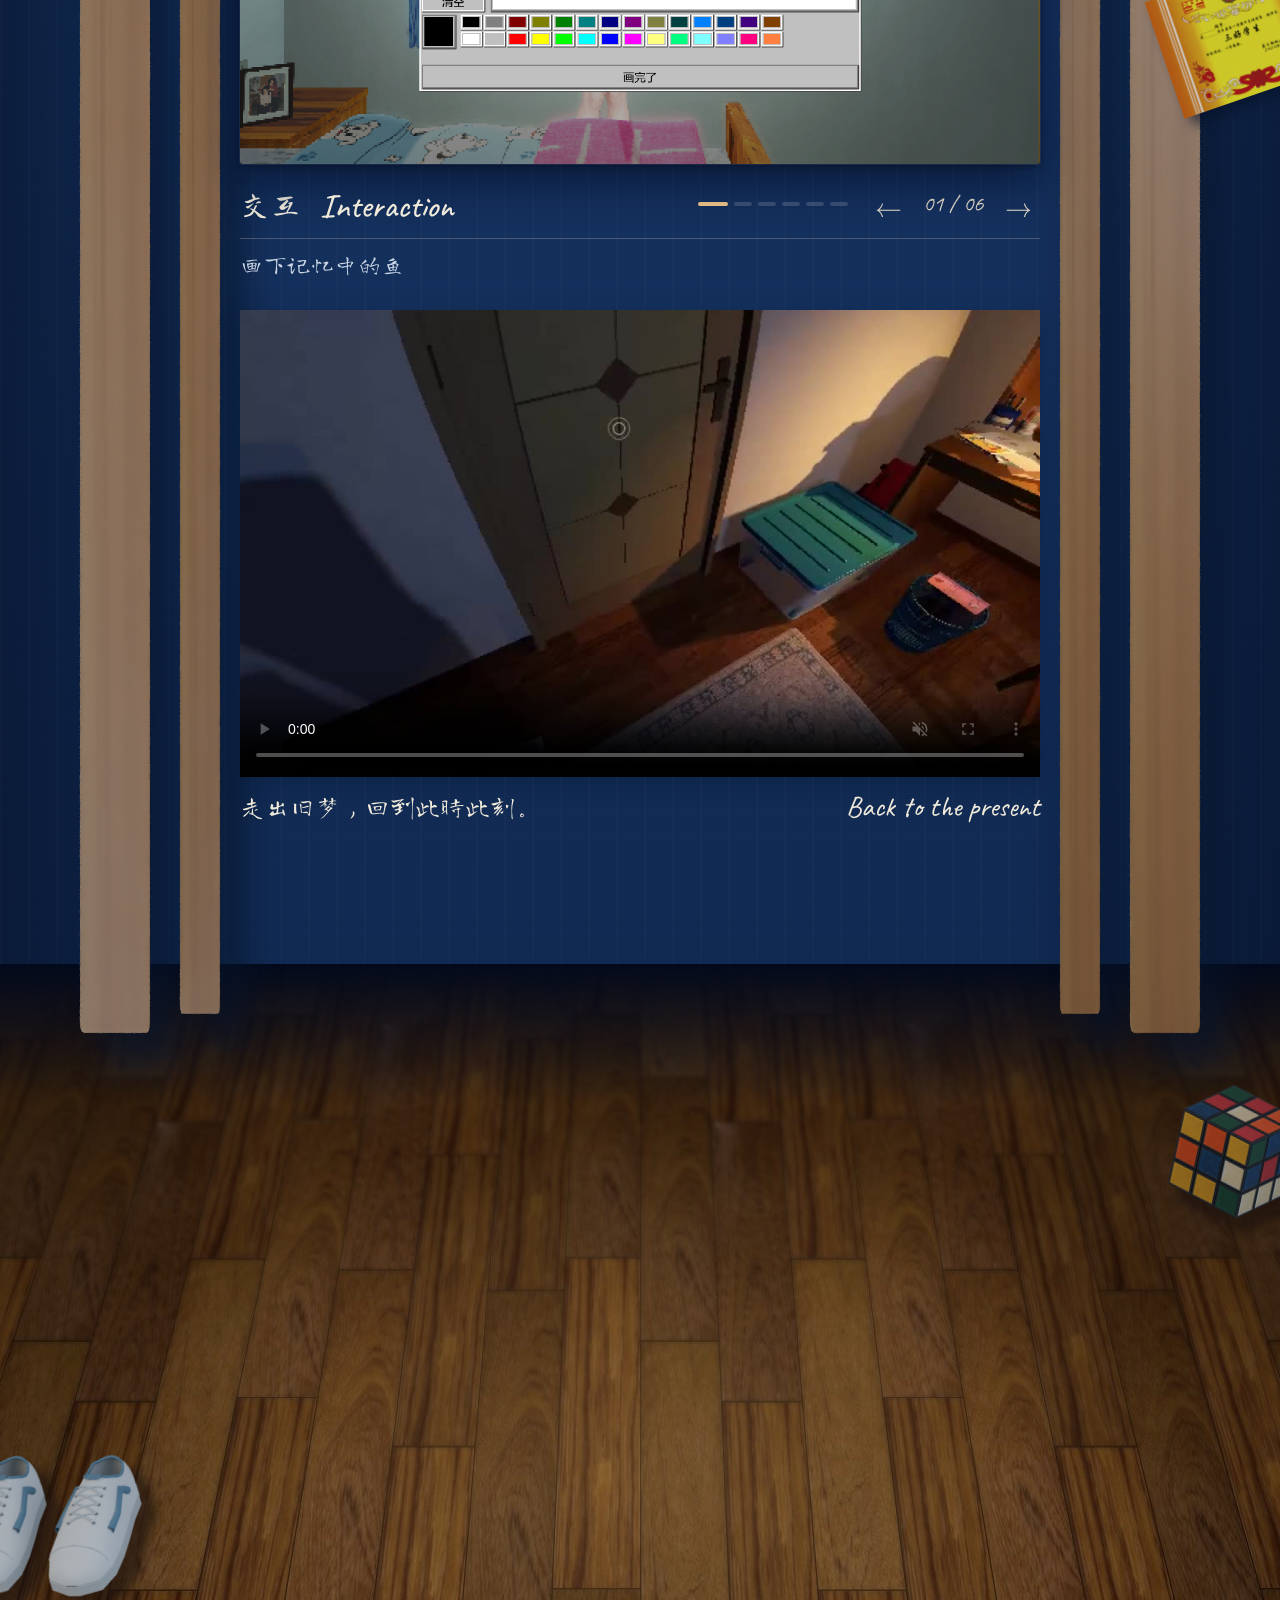
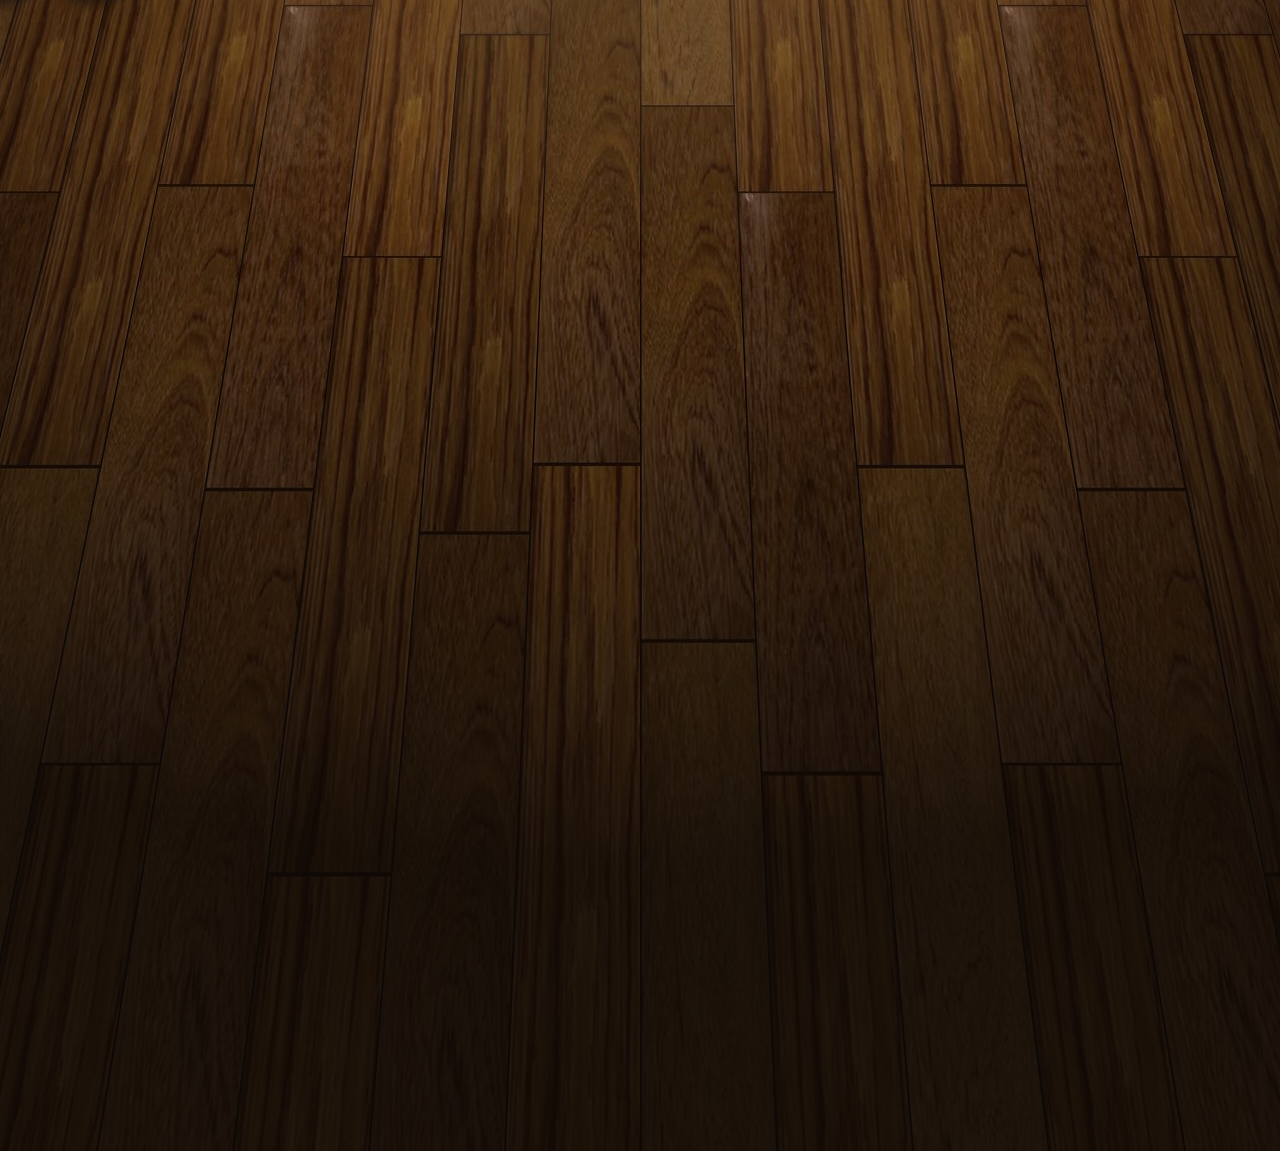
==== commit 4c7ac850: "Restore original URLs to preserve submitted competition links" ====
--- a/index.html
+++ b/index.html
@@ -102,7 +102,7 @@
 .motion-panel figcaption{font:25px/1.5 DeskChineseHand,serif;color:#f0eadb;margin-top:12px;display:flex;justify-content:space-between;align-items:baseline;gap:14px}
 .motion-panel figcaption span{font:29px/1.2 DeskHand,cursive}.ending-panel{margin-top:42px}
 @media(max-width:800px){.motion-panel figcaption{font-size:20px;flex-wrap:wrap;gap:2px}.motion-panel figcaption span{font-size:24px}}
-</style><link rel="stylesheet" href="asset_8_scene-texture.css"><link rel="stylesheet" href="asset_9_claude-polish.css"><meta property="og:title" content="故园旧梦 | Lost Dreams"><meta property="og:description" content="穿过旧梦，回到此时此刻。"><meta property="og:image" content="https://raven1970-lab.github.io/lost-dreams-showcase/cover.png"><meta property="og:type" content="website"><meta name="twitter:card" content="summary_large_image"></head><body><svg width="0" height="0" style="position:absolute" aria-hidden="true"><defs><filter id="scene-colour" color-interpolation-filters="sRGB"><feComponentTransfer><feFuncR type="discrete" tableValues="0.0000 0.0323 0.0645 0.0968 0.1290 0.1613 0.1935 0.2258 0.2581 0.2903 0.3226 0.3548 0.3871 0.4194 0.4516 0.4839 0.5161 0.5484 0.5806 0.6129 0.6452 0.6774 0.7097 0.7419 0.7742 0.8065 0.8387 0.8710 0.9032 0.9355 0.9677 1.0000"/><feFuncG type="discrete" tableValues="0.0000 0.0323 0.0645 0.0968 0.1290 0.1613 0.1935 0.2258 0.2581 0.2903 0.3226 0.3548 0.3871 0.4194 0.4516 0.4839 0.5161 0.5484 0.5806 0.6129 0.6452 0.6774 0.7097 0.7419 0.7742 0.8065 0.8387 0.8710 0.9032 0.9355 0.9677 1.0000"/><feFuncB type="discrete" tableValues="0.0000 0.0323 0.0645 0.0968 0.1290 0.1613 0.1935 0.2258 0.2581 0.2903 0.3226 0.3548 0.3871 0.4194 0.4516 0.4839 0.5161 0.5484 0.5806 0.6129 0.6452 0.6774 0.7097 0.7419 0.7742 0.8065 0.8387 0.8710 0.9032 0.9355 0.9677 1.0000"/></feComponentTransfer></filter><filter id="wall-grain"><feTurbulence type="fractalNoise" baseFrequency=".35" numOctaves="3" seed="9"/><feColorMatrix type="saturate" values="0"/><feBlend in="SourceGraphic" mode="soft-light"/></filter></defs></svg><div class="page"><header class="hero"><div class="landscape"></div><img class="desk" src="asset_12_desk_extended_full.png" alt=""><div class="computer"><img src="asset_13_monitor_selected_original.png" alt="千禧年代的银白色显示器"><div class="screen"><iframe title="故园旧梦介绍" src="asset_14_index.html"></iframe></div></div><blockquote class="table-quote">当一个时代被彻底浪漫化，<br>是否意味着它真正的终局？<span>有人怀念童年，有人怀念年少，有人怀念未曾经历的时代。</span></blockquote></header><main class="bodyarea" id="introduction"><img class="award scattered award-1" src="asset_16_award_original.png" alt="" aria-hidden="true"><img class="award scattered award-2" src="asset_16_award_original.png" alt="" aria-hidden="true"><img class="award scattered award-3" src="asset_16_award_original.png" alt="" aria-hidden="true"><img class="award scattered award-4" src="asset_16_award_original.png" alt="" aria-hidden="true"><img class="award scattered award-5" src="asset_16_award_original.png" alt="" aria-hidden="true"><img class="award scattered award-6" src="asset_16_award_original.png" alt="" aria-hidden="true"><img class="memory-prop scarf" src="asset_17_scarf_tied.png" alt="" aria-hidden="true"><article><section class="paper"><h2>我们究竟在向往什么？</h2><p>《故园旧梦》是一款以千禧年代中国旧居为场景的叙事探索游戏。玩家回到记忆中的房间，触摸旧物、打开电脑、倾听电视里的声音，并在三个夜晚进入不同的梦。</p><p>小时候，我们期待长大；长大后，我们开始怀念过去。梦中的人承载着不同年龄对未来的想象，而被怀念的年代，也渐渐混入了不属于它的事物。作品由此追问：我们向往的是某个时代，还是一个不必面对当下的自己？</p><p>探索旧物，与梦中人交谈，画下一条属于自己的鱼。随着三个夜晚展开，灯光、声音与熟悉的物件逐渐显露裂缝。最终，你沿楼梯离开旧居，再次望见曾经的梦境：鱼与记忆留在梦里，而人回到今时今日。</p></section><figure class="motion-panel fish-panel"><img src="asset_18_fish_memory.gif" alt="画出简单的鱼，鱼在画面中游动，再出现在鱼缸里"><figcaption>画下记忆，让它游动起来。<span>Draw a memory</span></figcaption></figure><section class="shot-gallery" data-group="0" aria-label="旧居截图"><button class="shot-open" aria-label="放大截图"><img src="asset_19_01__04_N1_reference_desk_view_0.jpg" alt="第一夜的旧居" loading="lazy"></button><div class="gallery-caption"><h3>旧居 <span>Room</span></h3><div class="gallery-navigation"><button data-step="-1" aria-label="上一张">←</button><span class="gallery-count" aria-live="polite">01 / 04</span><button data-step="1" aria-label="下一张">→</button></div></div><p class="shot-description">第一夜的旧居</p></section><section class="shot-gallery" data-group="1" aria-label="梦境截图"><button class="shot-open" aria-label="放大截图"><img src="asset_20_03__06_D1_shader_corner_tv_wardrobe.jpg" alt="第一夜的梦境" loading="lazy"></button><div class="gallery-caption"><h3>梦境 <span>Dreams</span></h3><div class="gallery-navigation"><button data-step="-1" aria-label="上一张">←</button><span class="gallery-count" aria-live="polite">01 / 04</span><button data-step="1" aria-label="下一张">→</button></div></div><p class="shot-description">第一夜的梦境</p></section><section class="shot-gallery" data-group="2" aria-label="梦中人截图"><button class="shot-open" aria-label="放大截图"><img src="asset_21_08__23_D1_level_character_choices.jpg" alt="第一夜：梦中人与对话" loading="lazy"></button><div class="gallery-caption"><h3>梦中人 <span>Characters</span></h3><div class="gallery-navigation"><button data-step="-1" aria-label="上一张">←</button><span class="gallery-count" aria-live="polite">01 / 03</span><button data-step="1" aria-label="下一张">→</button></div></div><p class="shot-description">第一夜：梦中人与对话</p></section><section class="shot-gallery" data-group="3" aria-label="交互截图"><button class="shot-open" aria-label="放大截图"><img src="asset_22_14__35_S4_beautiful_fish_paint.jpg" alt="画下记忆中的鱼" loading="lazy"></button><div class="gallery-caption"><h3>交互 <span>Interaction</span></h3><div class="gallery-navigation"><button data-step="-1" aria-label="上一张">←</button><span class="gallery-count" aria-live="polite">01 / 04</span><button data-step="1" aria-label="下一张">→</button></div></div><p class="shot-description">画下记忆中的鱼</p></section><figure class="motion-panel ending-panel"><video src="asset_23_ending_short.mp4" poster="asset_24_ending_poster.jpg" controls muted playsinline preload="metadata" aria-label="离开旧居，连续走下楼梯、回望梦境并进入结局" style="display:block;width:100%;height:auto;background:#071326;box-shadow:0 8px 22px #06142840"></video><figcaption>走出旧梦，回到此时此刻。<span>Back to the present</span></figcaption></figure></article></main><footer class="floor"><img class="memory-prop shoes" src="asset_25_shoes.png" alt="" aria-hidden="true"><img class="memory-prop cube" src="asset_26_cube.png" alt="" aria-hidden="true"><div class="floor-content"><section class="download-area"><h2>回到今时今日，此时此刻。</h2><p>故园旧梦 / Lost Dreams</p><a class="download" href="https://raven-lostdreams.itch.io/lost-dreams#download">下载作品 · Windows</a> <a class="download" href="https://raven-lostdreams.itch.io/lost-dreams#download">下载作品 · macOS</a></section><section class="project-notes"><h3>作品资料</h3><dl><dt>创作者</dt><dd>Raven </dd><dt>项目时间</dt><dd>2026 </dd><dt>项目性质</dt><dd>自主创作项目 </dd><dt>创作与呈现媒介</dt><dd>基于 Godot 的三维叙事探索游戏，结合实时场景、屏幕界面、声音与绘画交互。</dd><dt>体验</dt><dd>三个夜晚与结局；通过探索、检视、对话及画鱼推进体验。</dd></dl><h3>技术如何参与叙事</h3><p>作品以同一间旧居为叙事空间，让灯光、声音、物件和电脑界面随三个夜晚发生变化。玩家亲手画下的鱼进入梦境，使记忆从被观看的图像变成可以参与的过程。技术在这里承担的是时间与记忆的组织：熟悉的空间逐渐变得陌生，玩家最终离开自己构筑的过去。</p><h3>AI 辅助创作与人工贡献</h3><p>我以对过去的怀念、对未来的想象，以及逃离当下的冲动为起点，构思了三个夜晚的叙事与交互，并在反复试玩中调整作品的视觉和体验。制作过程中，我使用 ChatGPT／Codex 与 Claude Code 辅助代码编写、调试和整合，也通过编写 Blender 脚本辅助三维建模、材质调整与场景搭建，并使用生成式图像工具制作部分视觉素材与候选方案。这些内容经过我的筛选与修改后融入作品。</p><h3>第三方资源与致谢</h3><p>游戏使用 Godot Engine。部分音乐、音效、字体及纸牌素材来自第三方资源，按各自许可保留作者、来源和修改说明。</p><p class="attribution">“Resolutions” — Scott Buckley，CC BY 4.0。项目中作响度匹配、淡入淡出及格式转换。<a href="https://www.scottbuckley.com.au/library/resolutions/">作品来源</a> · <a href="https://creativecommons.org/licenses/by/4.0/">许可</a></p></section></div></footer></div><script>function screenFit(){const el=document.querySelector('.screen');el.querySelector('iframe').style.transform='scale('+el.clientWidth/1600+')'}addEventListener('resize',screenFit);screenFit();addEventListener('message',e=>{if(e.source===document.querySelector('iframe').contentWindow&&e.data?.type==='lostdreams-enter')document.querySelector('#introduction').scrollIntoView({behavior:matchMedia('(prefers-reduced-motion:reduce)').matches?'instant':'smooth'})});</script><dialog class="lightbox" aria-label="截图放大查看"><button class="close-lightbox" aria-label="关闭放大图">×</button><img alt=""><div class="lightbox-nav"><button data-big-step="-1" aria-label="上一张">←</button><span class="lightbox-status"></span><button data-big-step="1" aria-label="下一张">→</button></div></dialog><script>const galleryData=[{"title": "旧居", "en": "Room", "images": [{"src": "asset_19_01__04_N1_reference_desk_view_0.jpg", "alt": "第一夜的旧居"}, {"src": "asset_27_06__12_N2_desk_complete.jpg", "alt": "第二夜的书桌"}, {"src": "asset_28_07__22_N2_wardrobe_full_high.jpg", "alt": "衣柜里的旧物"}, {"src": "asset_29_02__05_N3_reference_desk_view_0.jpg", "alt": "第三夜的旧居"}]}, {"title": "梦境", "en": "Dreams", "images": [{"src": "asset_20_03__06_D1_shader_corner_tv_wardrobe.jpg", "alt": "第一夜的梦境"}, {"src": "asset_30_04__07_D2_shader_corner_bed_desk.jpg", "alt": "第二夜的梦境"}, {"src": "asset_31_05__08_D3_shader_corner_bed_desk.jpg", "alt": "第三夜的梦境"}, {"src": "asset_32_15__39_L1_dream_room_close.jpg", "alt": "从楼梯回望梦境"}]}, {"title": "梦中人", "en": "Characters", "images": [{"src": "asset_21_08__23_D1_level_character_choices.jpg", "alt": "第一夜：梦中人与对话"}, {"src": "asset_33_09__24_D2_level_character_choices.jpg", "alt": "第二夜：梦中人与对话"}, {"src": "asset_34_10__25_D3_level_character_choices.jpg", "alt": "第三夜：梦中人与对话"}]}, {"title": "交互", "en": "Interaction", "images": [{"src": "asset_22_14__35_S4_beautiful_fish_paint.jpg", "alt": "画下记忆中的鱼"}, {"src": "asset_35_11__30_S1_rps_you_win.jpg", "alt": "猜拳"}, {"src": "asset_36_12__33_S3_card_revealed_you_lose.jpg", "alt": "翻牌"}, {"src": "asset_37_13__34_M2_1228.jpg", "alt": "数学谜题"}]}];
+</style><link rel="stylesheet" href="asset_8_scene-texture.css"><link rel="stylesheet" href="asset_9_claude-polish.css"><meta property="og:title" content="故园旧梦 | Lost Dreams"><meta property="og:description" content="穿过旧梦，回到此时此刻。"><meta property="og:image" content="https://camus14531453-lang.github.io/lost-dreams-showcase/cover.png"><meta property="og:type" content="website"><meta name="twitter:card" content="summary_large_image"></head><body><svg width="0" height="0" style="position:absolute" aria-hidden="true"><defs><filter id="scene-colour" color-interpolation-filters="sRGB"><feComponentTransfer><feFuncR type="discrete" tableValues="0.0000 0.0323 0.0645 0.0968 0.1290 0.1613 0.1935 0.2258 0.2581 0.2903 0.3226 0.3548 0.3871 0.4194 0.4516 0.4839 0.5161 0.5484 0.5806 0.6129 0.6452 0.6774 0.7097 0.7419 0.7742 0.8065 0.8387 0.8710 0.9032 0.9355 0.9677 1.0000"/><feFuncG type="discrete" tableValues="0.0000 0.0323 0.0645 0.0968 0.1290 0.1613 0.1935 0.2258 0.2581 0.2903 0.3226 0.3548 0.3871 0.4194 0.4516 0.4839 0.5161 0.5484 0.5806 0.6129 0.6452 0.6774 0.7097 0.7419 0.7742 0.8065 0.8387 0.8710 0.9032 0.9355 0.9677 1.0000"/><feFuncB type="discrete" tableValues="0.0000 0.0323 0.0645 0.0968 0.1290 0.1613 0.1935 0.2258 0.2581 0.2903 0.3226 0.3548 0.3871 0.4194 0.4516 0.4839 0.5161 0.5484 0.5806 0.6129 0.6452 0.6774 0.7097 0.7419 0.7742 0.8065 0.8387 0.8710 0.9032 0.9355 0.9677 1.0000"/></feComponentTransfer></filter><filter id="wall-grain"><feTurbulence type="fractalNoise" baseFrequency=".35" numOctaves="3" seed="9"/><feColorMatrix type="saturate" values="0"/><feBlend in="SourceGraphic" mode="soft-light"/></filter></defs></svg><div class="page"><header class="hero"><div class="landscape"></div><img class="desk" src="asset_12_desk_extended_full.png" alt=""><div class="computer"><img src="asset_13_monitor_selected_original.png" alt="千禧年代的银白色显示器"><div class="screen"><iframe title="故园旧梦介绍" src="asset_14_index.html"></iframe></div></div><blockquote class="table-quote">当一个时代被彻底浪漫化，<br>是否意味着它真正的终局？<span>有人怀念童年，有人怀念年少，有人怀念未曾经历的时代。</span></blockquote></header><main class="bodyarea" id="introduction"><img class="award scattered award-1" src="asset_16_award_original.png" alt="" aria-hidden="true"><img class="award scattered award-2" src="asset_16_award_original.png" alt="" aria-hidden="true"><img class="award scattered award-3" src="asset_16_award_original.png" alt="" aria-hidden="true"><img class="award scattered award-4" src="asset_16_award_original.png" alt="" aria-hidden="true"><img class="award scattered award-5" src="asset_16_award_original.png" alt="" aria-hidden="true"><img class="award scattered award-6" src="asset_16_award_original.png" alt="" aria-hidden="true"><img class="memory-prop scarf" src="asset_17_scarf_tied.png" alt="" aria-hidden="true"><article><section class="paper"><h2>我们究竟在向往什么？</h2><p>《故园旧梦》是一款以千禧年代中国旧居为场景的叙事探索游戏。玩家回到记忆中的房间，触摸旧物、打开电脑、倾听电视里的声音，并在三个夜晚进入不同的梦。</p><p>小时候，我们期待长大；长大后，我们开始怀念过去。梦中的人承载着不同年龄对未来的想象，而被怀念的年代，也渐渐混入了不属于它的事物。作品由此追问：我们向往的是某个时代，还是一个不必面对当下的自己？</p><p>探索旧物，与梦中人交谈，画下一条属于自己的鱼。随着三个夜晚展开，灯光、声音与熟悉的物件逐渐显露裂缝。最终，你沿楼梯离开旧居，再次望见曾经的梦境：鱼与记忆留在梦里，而人回到今时今日。</p></section><figure class="motion-panel fish-panel"><img src="asset_18_fish_memory.gif" alt="画出简单的鱼，鱼在画面中游动，再出现在鱼缸里"><figcaption>画下记忆，让它游动起来。<span>Draw a memory</span></figcaption></figure><section class="shot-gallery" data-group="0" aria-label="旧居截图"><button class="shot-open" aria-label="放大截图"><img src="asset_19_01__04_N1_reference_desk_view_0.jpg" alt="第一夜的旧居" loading="lazy"></button><div class="gallery-caption"><h3>旧居 <span>Room</span></h3><div class="gallery-navigation"><button data-step="-1" aria-label="上一张">←</button><span class="gallery-count" aria-live="polite">01 / 04</span><button data-step="1" aria-label="下一张">→</button></div></div><p class="shot-description">第一夜的旧居</p></section><section class="shot-gallery" data-group="1" aria-label="梦境截图"><button class="shot-open" aria-label="放大截图"><img src="asset_20_03__06_D1_shader_corner_tv_wardrobe.jpg" alt="第一夜的梦境" loading="lazy"></button><div class="gallery-caption"><h3>梦境 <span>Dreams</span></h3><div class="gallery-navigation"><button data-step="-1" aria-label="上一张">←</button><span class="gallery-count" aria-live="polite">01 / 04</span><button data-step="1" aria-label="下一张">→</button></div></div><p class="shot-description">第一夜的梦境</p></section><section class="shot-gallery" data-group="2" aria-label="梦中人截图"><button class="shot-open" aria-label="放大截图"><img src="asset_21_08__23_D1_level_character_choices.jpg" alt="第一夜：梦中人与对话" loading="lazy"></button><div class="gallery-caption"><h3>梦中人 <span>Characters</span></h3><div class="gallery-navigation"><button data-step="-1" aria-label="上一张">←</button><span class="gallery-count" aria-live="polite">01 / 03</span><button data-step="1" aria-label="下一张">→</button></div></div><p class="shot-description">第一夜：梦中人与对话</p></section><section class="shot-gallery" data-group="3" aria-label="交互截图"><button class="shot-open" aria-label="放大截图"><img src="asset_22_14__35_S4_beautiful_fish_paint.jpg" alt="画下记忆中的鱼" loading="lazy"></button><div class="gallery-caption"><h3>交互 <span>Interaction</span></h3><div class="gallery-navigation"><button data-step="-1" aria-label="上一张">←</button><span class="gallery-count" aria-live="polite">01 / 04</span><button data-step="1" aria-label="下一张">→</button></div></div><p class="shot-description">画下记忆中的鱼</p></section><figure class="motion-panel ending-panel"><video src="asset_23_ending_short.mp4" poster="asset_24_ending_poster.jpg" controls muted playsinline preload="metadata" aria-label="离开旧居，连续走下楼梯、回望梦境并进入结局" style="display:block;width:100%;height:auto;background:#071326;box-shadow:0 8px 22px #06142840"></video><figcaption>走出旧梦，回到此时此刻。<span>Back to the present</span></figcaption></figure></article></main><footer class="floor"><img class="memory-prop shoes" src="asset_25_shoes.png" alt="" aria-hidden="true"><img class="memory-prop cube" src="asset_26_cube.png" alt="" aria-hidden="true"><div class="floor-content"><section class="download-area"><h2>回到今时今日，此时此刻。</h2><p>故园旧梦 / Lost Dreams</p><a class="download" href="https://raven-lostdreams.itch.io/lost-dreams#download">下载作品 · Windows</a> <a class="download" href="https://raven-lostdreams.itch.io/lost-dreams#download">下载作品 · macOS</a></section><section class="project-notes"><h3>作品资料</h3><dl><dt>创作者</dt><dd>Raven </dd><dt>项目时间</dt><dd>2026 </dd><dt>项目性质</dt><dd>自主创作项目 </dd><dt>创作与呈现媒介</dt><dd>基于 Godot 的三维叙事探索游戏，结合实时场景、屏幕界面、声音与绘画交互。</dd><dt>体验</dt><dd>三个夜晚与结局；通过探索、检视、对话及画鱼推进体验。</dd></dl><h3>技术如何参与叙事</h3><p>作品以同一间旧居为叙事空间，让灯光、声音、物件和电脑界面随三个夜晚发生变化。玩家亲手画下的鱼进入梦境，使记忆从被观看的图像变成可以参与的过程。技术在这里承担的是时间与记忆的组织：熟悉的空间逐渐变得陌生，玩家最终离开自己构筑的过去。</p><h3>AI 辅助创作与人工贡献</h3><p>我以对过去的怀念、对未来的想象，以及逃离当下的冲动为起点，构思了三个夜晚的叙事与交互，并在反复试玩中调整作品的视觉和体验。制作过程中，我使用 ChatGPT／Codex 与 Claude Code 辅助代码编写、调试和整合，也通过编写 Blender 脚本辅助三维建模、材质调整与场景搭建，并使用生成式图像工具制作部分视觉素材与候选方案。这些内容经过我的筛选与修改后融入作品。</p><h3>第三方资源与致谢</h3><p>游戏使用 Godot Engine。部分音乐、音效、字体及纸牌素材来自第三方资源，按各自许可保留作者、来源和修改说明。</p><p class="attribution">“Resolutions” — Scott Buckley，CC BY 4.0。项目中作响度匹配、淡入淡出及格式转换。<a href="https://www.scottbuckley.com.au/library/resolutions/">作品来源</a> · <a href="https://creativecommons.org/licenses/by/4.0/">许可</a></p></section></div></footer></div><script>function screenFit(){const el=document.querySelector('.screen');el.querySelector('iframe').style.transform='scale('+el.clientWidth/1600+')'}addEventListener('resize',screenFit);screenFit();addEventListener('message',e=>{if(e.source===document.querySelector('iframe').contentWindow&&e.data?.type==='lostdreams-enter')document.querySelector('#introduction').scrollIntoView({behavior:matchMedia('(prefers-reduced-motion:reduce)').matches?'instant':'smooth'})});</script><dialog class="lightbox" aria-label="截图放大查看"><button class="close-lightbox" aria-label="关闭放大图">×</button><img alt=""><div class="lightbox-nav"><button data-big-step="-1" aria-label="上一张">←</button><span class="lightbox-status"></span><button data-big-step="1" aria-label="下一张">→</button></div></dialog><script>const galleryData=[{"title": "旧居", "en": "Room", "images": [{"src": "asset_19_01__04_N1_reference_desk_view_0.jpg", "alt": "第一夜的旧居"}, {"src": "asset_27_06__12_N2_desk_complete.jpg", "alt": "第二夜的书桌"}, {"src": "asset_28_07__22_N2_wardrobe_full_high.jpg", "alt": "衣柜里的旧物"}, {"src": "asset_29_02__05_N3_reference_desk_view_0.jpg", "alt": "第三夜的旧居"}]}, {"title": "梦境", "en": "Dreams", "images": [{"src": "asset_20_03__06_D1_shader_corner_tv_wardrobe.jpg", "alt": "第一夜的梦境"}, {"src": "asset_30_04__07_D2_shader_corner_bed_desk.jpg", "alt": "第二夜的梦境"}, {"src": "asset_31_05__08_D3_shader_corner_bed_desk.jpg", "alt": "第三夜的梦境"}, {"src": "asset_32_15__39_L1_dream_room_close.jpg", "alt": "从楼梯回望梦境"}]}, {"title": "梦中人", "en": "Characters", "images": [{"src": "asset_21_08__23_D1_level_character_choices.jpg", "alt": "第一夜：梦中人与对话"}, {"src": "asset_33_09__24_D2_level_character_choices.jpg", "alt": "第二夜：梦中人与对话"}, {"src": "asset_34_10__25_D3_level_character_choices.jpg", "alt": "第三夜：梦中人与对话"}]}, {"title": "交互", "en": "Interaction", "images": [{"src": "asset_22_14__35_S4_beautiful_fish_paint.jpg", "alt": "画下记忆中的鱼"}, {"src": "asset_35_11__30_S1_rps_you_win.jpg", "alt": "猜拳"}, {"src": "asset_36_12__33_S3_card_revealed_you_lose.jpg", "alt": "翻牌"}, {"src": "asset_37_13__34_M2_1228.jpg", "alt": "数学谜题"}]}];
 galleryData[3].images.push({src:'asset_38_inspect_1.gif',alt:'检视旧物 · 地球仪'},{src:'asset_39_inspect_2.gif',alt:'检视旧物 · 魔方'});
 const galleryState=galleryData.map(()=>0);const galleries=[...document.querySelectorAll('.shot-gallery')];const lightbox=document.querySelector('.lightbox');let activeGroup=0;
 function paintGallery(g){const d=galleryData[g],n=galleryState[g],im=d.images[n],el=galleries[g];el.querySelector('img').src=im.src;el.querySelector('img').alt=im.alt;el.querySelector('.shot-description').textContent=im.alt;el.querySelector('.gallery-count').textContent=String(n+1).padStart(2,'0')+' / '+String(d.images.length).padStart(2,'0');if(lightbox.open){lightbox.querySelector('img').src=im.src;lightbox.querySelector('img').alt=im.alt;lightbox.querySelector('.lightbox-status').textContent=d.title+' · '+(n+1)+' / '+d.images.length;}}
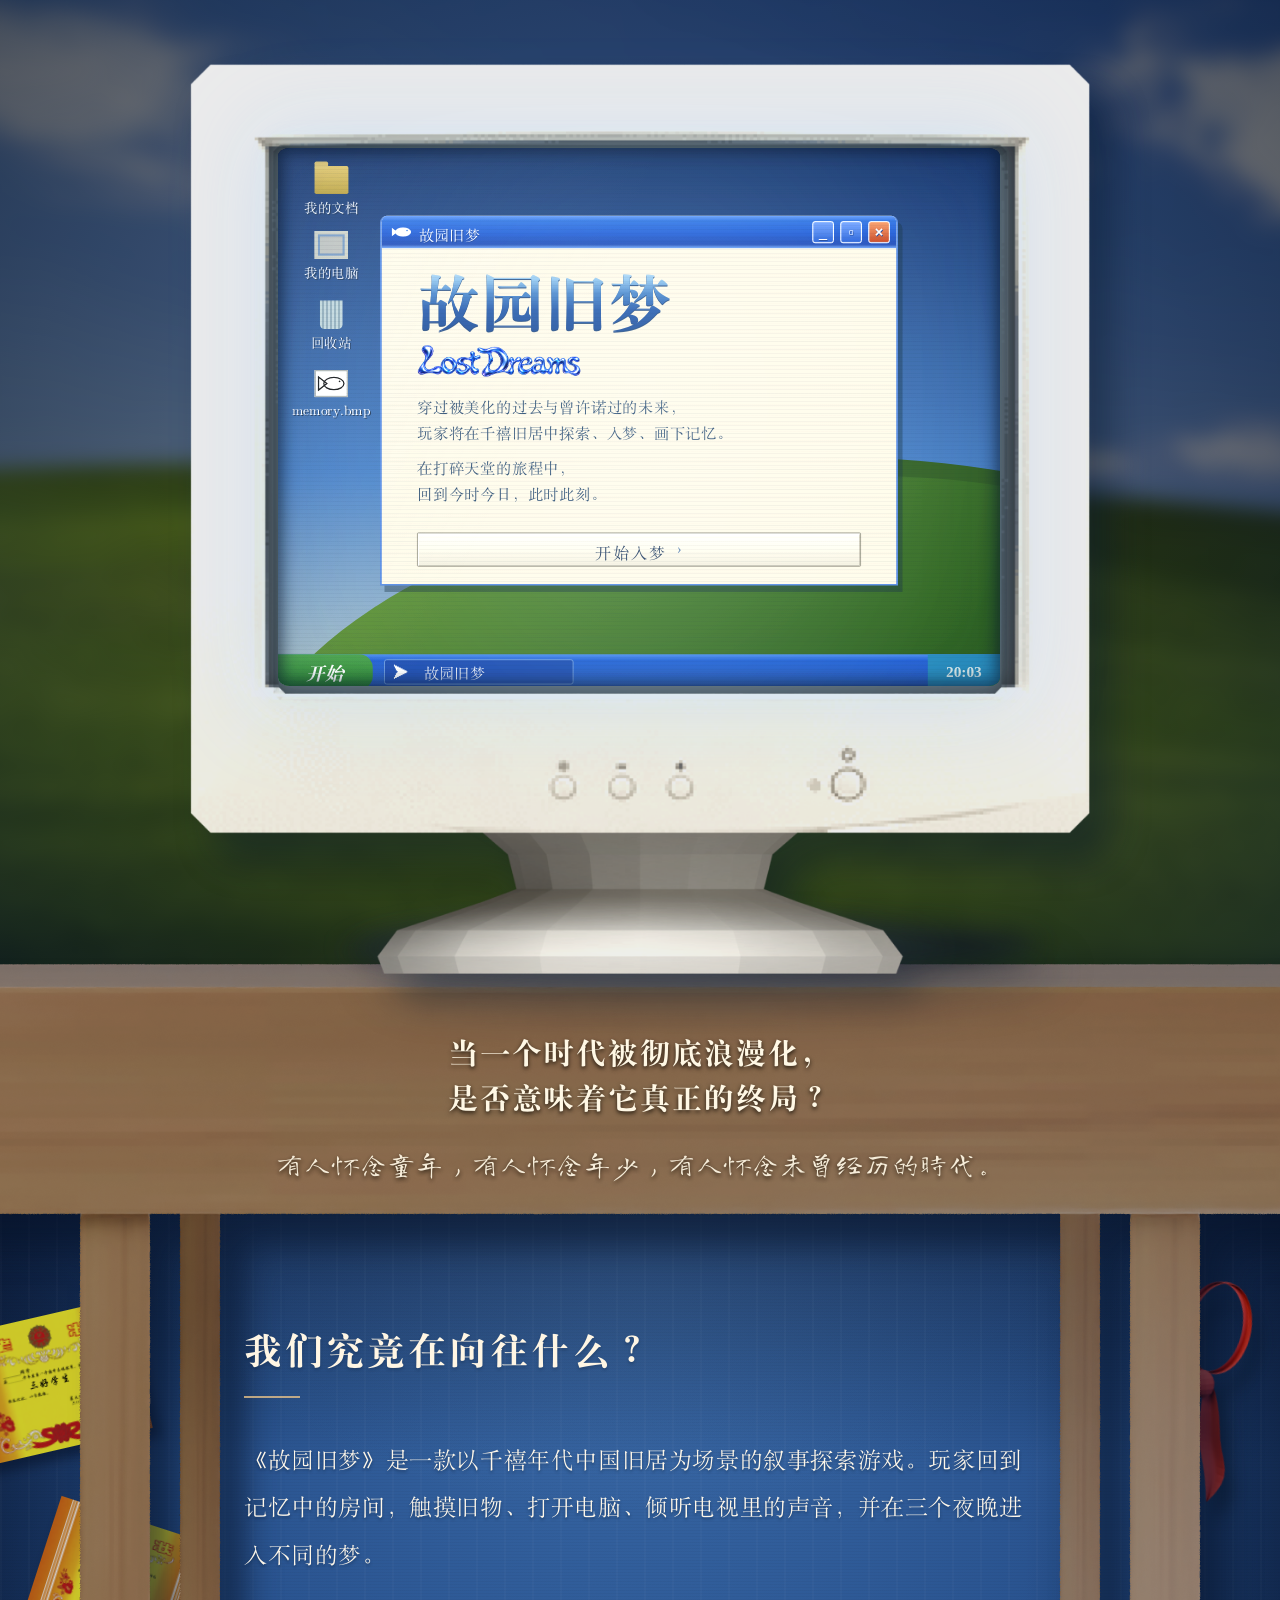
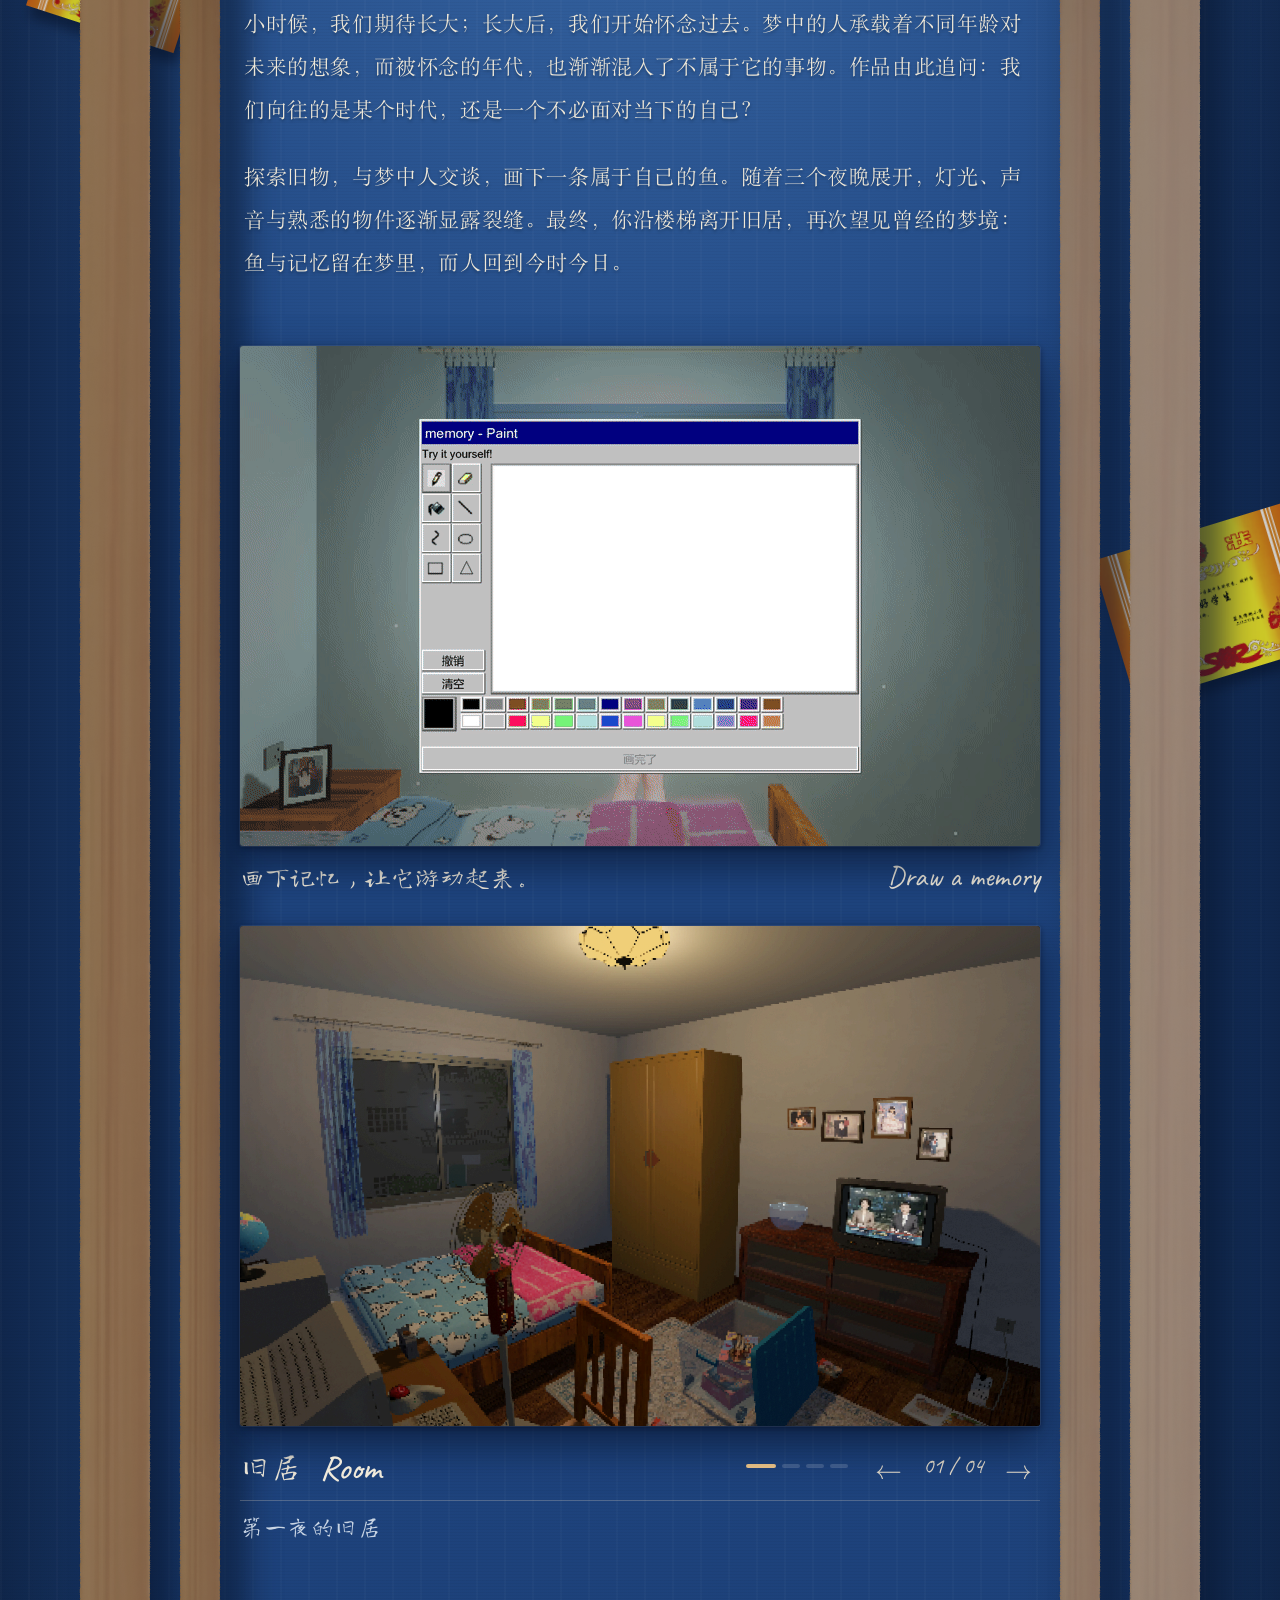
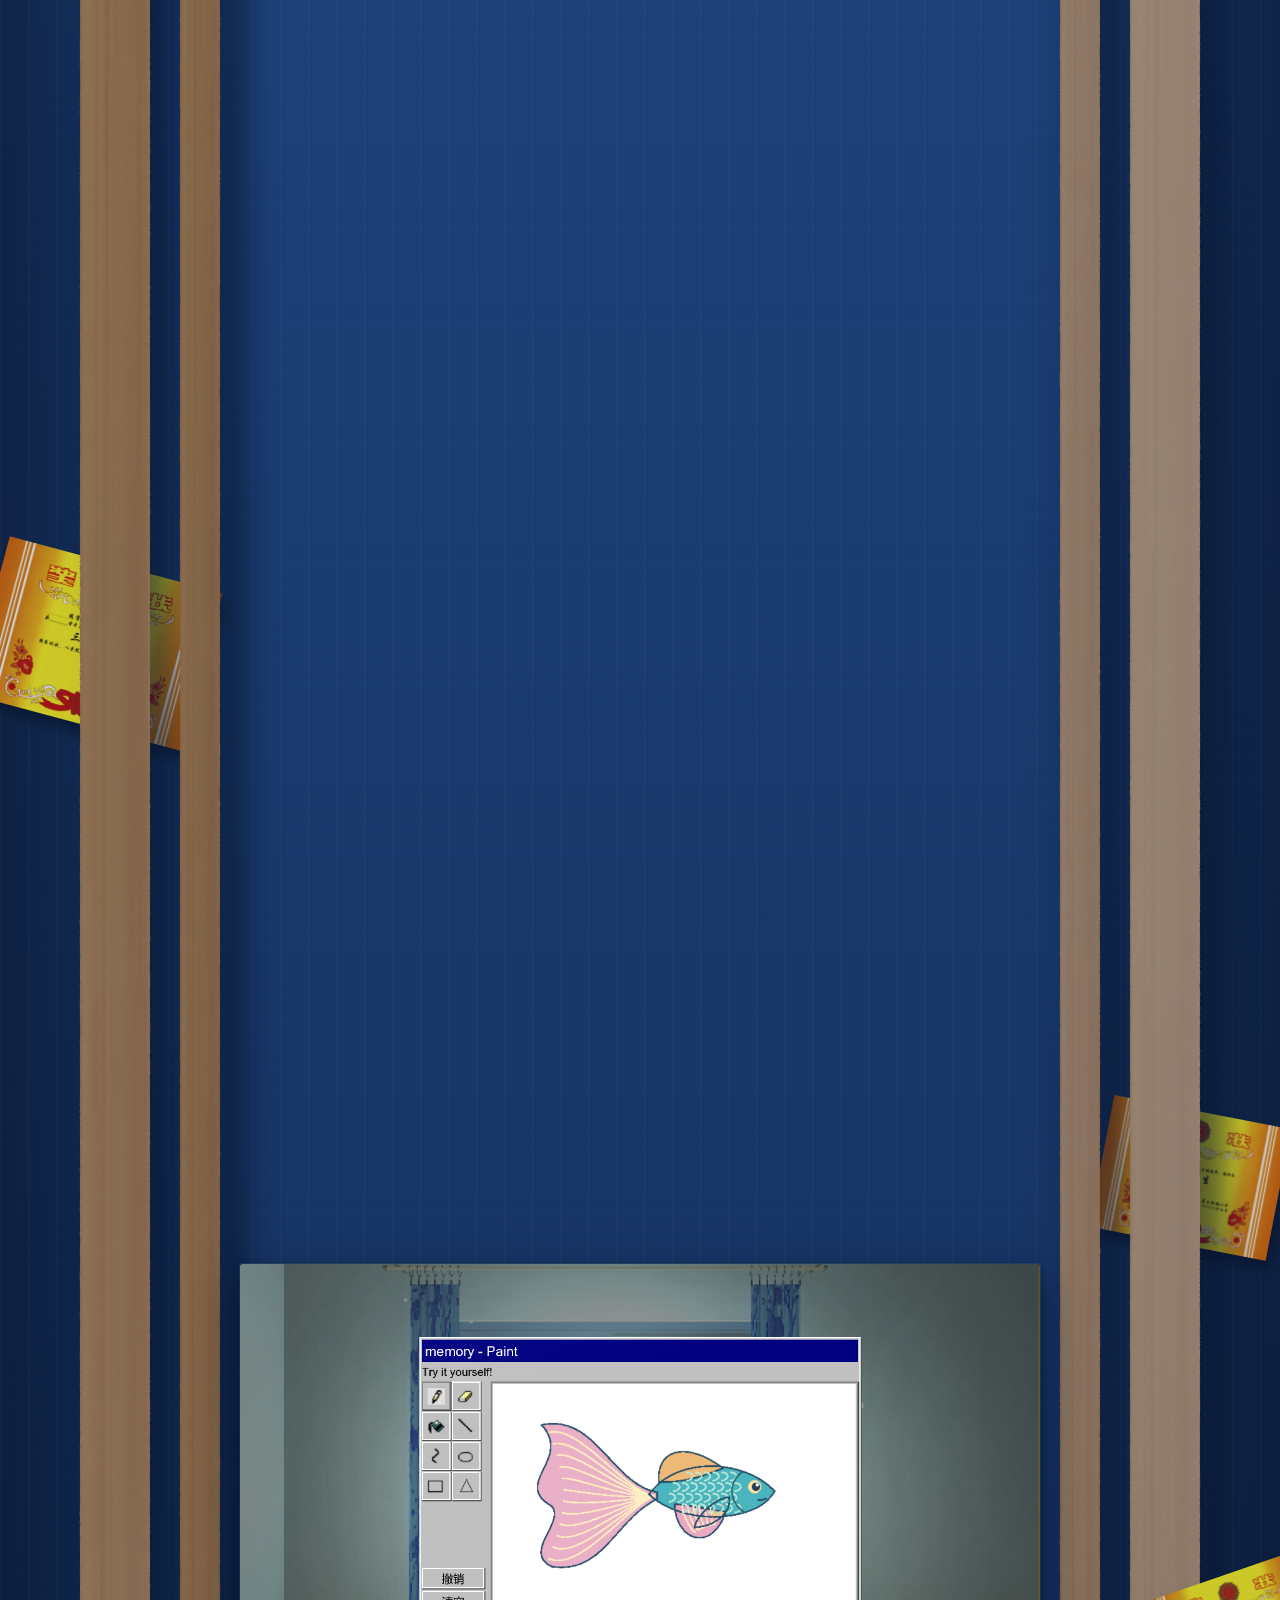
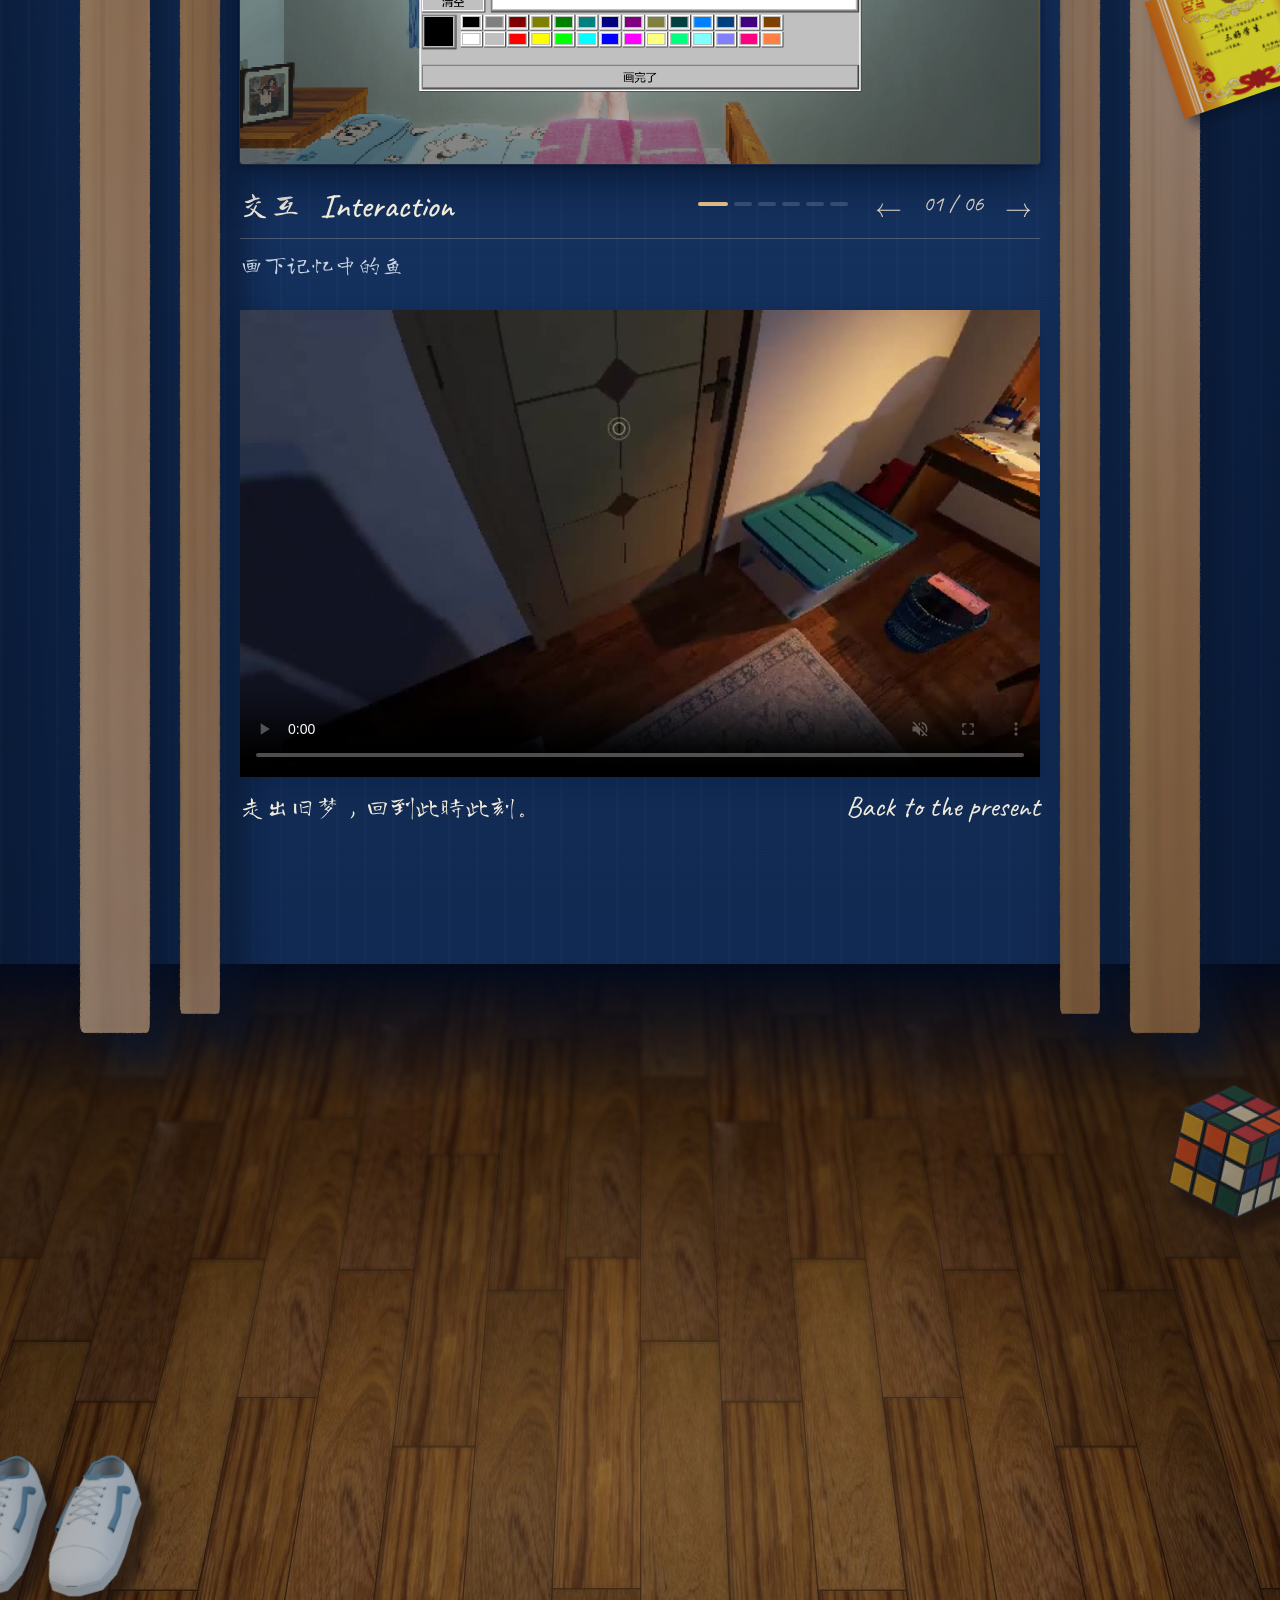
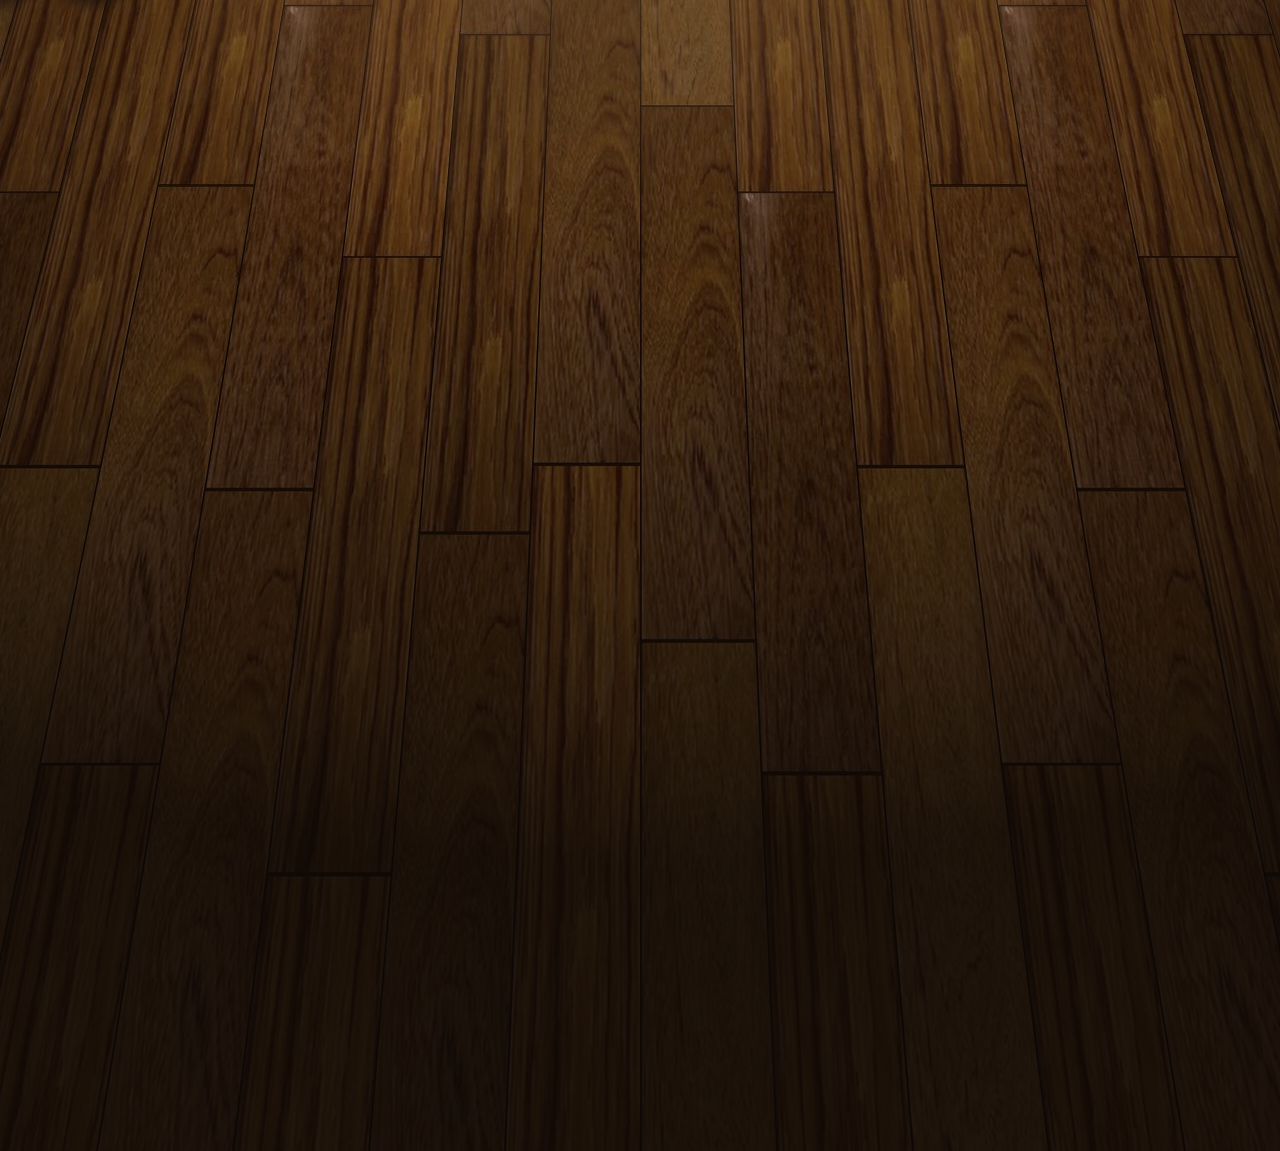
==== commit 40a041d5: "Update URLs after GitHub username change" ====
--- a/index.html
+++ b/index.html
@@ -102,7 +102,7 @@
 .motion-panel figcaption{font:25px/1.5 DeskChineseHand,serif;color:#f0eadb;margin-top:12px;display:flex;justify-content:space-between;align-items:baseline;gap:14px}
 .motion-panel figcaption span{font:29px/1.2 DeskHand,cursive}.ending-panel{margin-top:42px}
 @media(max-width:800px){.motion-panel figcaption{font-size:20px;flex-wrap:wrap;gap:2px}.motion-panel figcaption span{font-size:24px}}
-</style><link rel="stylesheet" href="asset_8_scene-texture.css"><link rel="stylesheet" href="asset_9_claude-polish.css"><meta property="og:title" content="故园旧梦 | Lost Dreams"><meta property="og:description" content="穿过旧梦，回到此时此刻。"><meta property="og:image" content="https://camus14531453-lang.github.io/lost-dreams-showcase/cover.png"><meta property="og:type" content="website"><meta name="twitter:card" content="summary_large_image"></head><body><svg width="0" height="0" style="position:absolute" aria-hidden="true"><defs><filter id="scene-colour" color-interpolation-filters="sRGB"><feComponentTransfer><feFuncR type="discrete" tableValues="0.0000 0.0323 0.0645 0.0968 0.1290 0.1613 0.1935 0.2258 0.2581 0.2903 0.3226 0.3548 0.3871 0.4194 0.4516 0.4839 0.5161 0.5484 0.5806 0.6129 0.6452 0.6774 0.7097 0.7419 0.7742 0.8065 0.8387 0.8710 0.9032 0.9355 0.9677 1.0000"/><feFuncG type="discrete" tableValues="0.0000 0.0323 0.0645 0.0968 0.1290 0.1613 0.1935 0.2258 0.2581 0.2903 0.3226 0.3548 0.3871 0.4194 0.4516 0.4839 0.5161 0.5484 0.5806 0.6129 0.6452 0.6774 0.7097 0.7419 0.7742 0.8065 0.8387 0.8710 0.9032 0.9355 0.9677 1.0000"/><feFuncB type="discrete" tableValues="0.0000 0.0323 0.0645 0.0968 0.1290 0.1613 0.1935 0.2258 0.2581 0.2903 0.3226 0.3548 0.3871 0.4194 0.4516 0.4839 0.5161 0.5484 0.5806 0.6129 0.6452 0.6774 0.7097 0.7419 0.7742 0.8065 0.8387 0.8710 0.9032 0.9355 0.9677 1.0000"/></feComponentTransfer></filter><filter id="wall-grain"><feTurbulence type="fractalNoise" baseFrequency=".35" numOctaves="3" seed="9"/><feColorMatrix type="saturate" values="0"/><feBlend in="SourceGraphic" mode="soft-light"/></filter></defs></svg><div class="page"><header class="hero"><div class="landscape"></div><img class="desk" src="asset_12_desk_extended_full.png" alt=""><div class="computer"><img src="asset_13_monitor_selected_original.png" alt="千禧年代的银白色显示器"><div class="screen"><iframe title="故园旧梦介绍" src="asset_14_index.html"></iframe></div></div><blockquote class="table-quote">当一个时代被彻底浪漫化，<br>是否意味着它真正的终局？<span>有人怀念童年，有人怀念年少，有人怀念未曾经历的时代。</span></blockquote></header><main class="bodyarea" id="introduction"><img class="award scattered award-1" src="asset_16_award_original.png" alt="" aria-hidden="true"><img class="award scattered award-2" src="asset_16_award_original.png" alt="" aria-hidden="true"><img class="award scattered award-3" src="asset_16_award_original.png" alt="" aria-hidden="true"><img class="award scattered award-4" src="asset_16_award_original.png" alt="" aria-hidden="true"><img class="award scattered award-5" src="asset_16_award_original.png" alt="" aria-hidden="true"><img class="award scattered award-6" src="asset_16_award_original.png" alt="" aria-hidden="true"><img class="memory-prop scarf" src="asset_17_scarf_tied.png" alt="" aria-hidden="true"><article><section class="paper"><h2>我们究竟在向往什么？</h2><p>《故园旧梦》是一款以千禧年代中国旧居为场景的叙事探索游戏。玩家回到记忆中的房间，触摸旧物、打开电脑、倾听电视里的声音，并在三个夜晚进入不同的梦。</p><p>小时候，我们期待长大；长大后，我们开始怀念过去。梦中的人承载着不同年龄对未来的想象，而被怀念的年代，也渐渐混入了不属于它的事物。作品由此追问：我们向往的是某个时代，还是一个不必面对当下的自己？</p><p>探索旧物，与梦中人交谈，画下一条属于自己的鱼。随着三个夜晚展开，灯光、声音与熟悉的物件逐渐显露裂缝。最终，你沿楼梯离开旧居，再次望见曾经的梦境：鱼与记忆留在梦里，而人回到今时今日。</p></section><figure class="motion-panel fish-panel"><img src="asset_18_fish_memory.gif" alt="画出简单的鱼，鱼在画面中游动，再出现在鱼缸里"><figcaption>画下记忆，让它游动起来。<span>Draw a memory</span></figcaption></figure><section class="shot-gallery" data-group="0" aria-label="旧居截图"><button class="shot-open" aria-label="放大截图"><img src="asset_19_01__04_N1_reference_desk_view_0.jpg" alt="第一夜的旧居" loading="lazy"></button><div class="gallery-caption"><h3>旧居 <span>Room</span></h3><div class="gallery-navigation"><button data-step="-1" aria-label="上一张">←</button><span class="gallery-count" aria-live="polite">01 / 04</span><button data-step="1" aria-label="下一张">→</button></div></div><p class="shot-description">第一夜的旧居</p></section><section class="shot-gallery" data-group="1" aria-label="梦境截图"><button class="shot-open" aria-label="放大截图"><img src="asset_20_03__06_D1_shader_corner_tv_wardrobe.jpg" alt="第一夜的梦境" loading="lazy"></button><div class="gallery-caption"><h3>梦境 <span>Dreams</span></h3><div class="gallery-navigation"><button data-step="-1" aria-label="上一张">←</button><span class="gallery-count" aria-live="polite">01 / 04</span><button data-step="1" aria-label="下一张">→</button></div></div><p class="shot-description">第一夜的梦境</p></section><section class="shot-gallery" data-group="2" aria-label="梦中人截图"><button class="shot-open" aria-label="放大截图"><img src="asset_21_08__23_D1_level_character_choices.jpg" alt="第一夜：梦中人与对话" loading="lazy"></button><div class="gallery-caption"><h3>梦中人 <span>Characters</span></h3><div class="gallery-navigation"><button data-step="-1" aria-label="上一张">←</button><span class="gallery-count" aria-live="polite">01 / 03</span><button data-step="1" aria-label="下一张">→</button></div></div><p class="shot-description">第一夜：梦中人与对话</p></section><section class="shot-gallery" data-group="3" aria-label="交互截图"><button class="shot-open" aria-label="放大截图"><img src="asset_22_14__35_S4_beautiful_fish_paint.jpg" alt="画下记忆中的鱼" loading="lazy"></button><div class="gallery-caption"><h3>交互 <span>Interaction</span></h3><div class="gallery-navigation"><button data-step="-1" aria-label="上一张">←</button><span class="gallery-count" aria-live="polite">01 / 04</span><button data-step="1" aria-label="下一张">→</button></div></div><p class="shot-description">画下记忆中的鱼</p></section><figure class="motion-panel ending-panel"><video src="asset_23_ending_short.mp4" poster="asset_24_ending_poster.jpg" controls muted playsinline preload="metadata" aria-label="离开旧居，连续走下楼梯、回望梦境并进入结局" style="display:block;width:100%;height:auto;background:#071326;box-shadow:0 8px 22px #06142840"></video><figcaption>走出旧梦，回到此时此刻。<span>Back to the present</span></figcaption></figure></article></main><footer class="floor"><img class="memory-prop shoes" src="asset_25_shoes.png" alt="" aria-hidden="true"><img class="memory-prop cube" src="asset_26_cube.png" alt="" aria-hidden="true"><div class="floor-content"><section class="download-area"><h2>回到今时今日，此时此刻。</h2><p>故园旧梦 / Lost Dreams</p><a class="download" href="https://raven-lostdreams.itch.io/lost-dreams#download">下载作品 · Windows</a> <a class="download" href="https://raven-lostdreams.itch.io/lost-dreams#download">下载作品 · macOS</a></section><section class="project-notes"><h3>作品资料</h3><dl><dt>创作者</dt><dd>Raven </dd><dt>项目时间</dt><dd>2026 </dd><dt>项目性质</dt><dd>自主创作项目 </dd><dt>创作与呈现媒介</dt><dd>基于 Godot 的三维叙事探索游戏，结合实时场景、屏幕界面、声音与绘画交互。</dd><dt>体验</dt><dd>三个夜晚与结局；通过探索、检视、对话及画鱼推进体验。</dd></dl><h3>技术如何参与叙事</h3><p>作品以同一间旧居为叙事空间，让灯光、声音、物件和电脑界面随三个夜晚发生变化。玩家亲手画下的鱼进入梦境，使记忆从被观看的图像变成可以参与的过程。技术在这里承担的是时间与记忆的组织：熟悉的空间逐渐变得陌生，玩家最终离开自己构筑的过去。</p><h3>AI 辅助创作与人工贡献</h3><p>我以对过去的怀念、对未来的想象，以及逃离当下的冲动为起点，构思了三个夜晚的叙事与交互，并在反复试玩中调整作品的视觉和体验。制作过程中，我使用 ChatGPT／Codex 与 Claude Code 辅助代码编写、调试和整合，也通过编写 Blender 脚本辅助三维建模、材质调整与场景搭建，并使用生成式图像工具制作部分视觉素材与候选方案。这些内容经过我的筛选与修改后融入作品。</p><h3>第三方资源与致谢</h3><p>游戏使用 Godot Engine。部分音乐、音效、字体及纸牌素材来自第三方资源，按各自许可保留作者、来源和修改说明。</p><p class="attribution">“Resolutions” — Scott Buckley，CC BY 4.0。项目中作响度匹配、淡入淡出及格式转换。<a href="https://www.scottbuckley.com.au/library/resolutions/">作品来源</a> · <a href="https://creativecommons.org/licenses/by/4.0/">许可</a></p></section></div></footer></div><script>function screenFit(){const el=document.querySelector('.screen');el.querySelector('iframe').style.transform='scale('+el.clientWidth/1600+')'}addEventListener('resize',screenFit);screenFit();addEventListener('message',e=>{if(e.source===document.querySelector('iframe').contentWindow&&e.data?.type==='lostdreams-enter')document.querySelector('#introduction').scrollIntoView({behavior:matchMedia('(prefers-reduced-motion:reduce)').matches?'instant':'smooth'})});</script><dialog class="lightbox" aria-label="截图放大查看"><button class="close-lightbox" aria-label="关闭放大图">×</button><img alt=""><div class="lightbox-nav"><button data-big-step="-1" aria-label="上一张">←</button><span class="lightbox-status"></span><button data-big-step="1" aria-label="下一张">→</button></div></dialog><script>const galleryData=[{"title": "旧居", "en": "Room", "images": [{"src": "asset_19_01__04_N1_reference_desk_view_0.jpg", "alt": "第一夜的旧居"}, {"src": "asset_27_06__12_N2_desk_complete.jpg", "alt": "第二夜的书桌"}, {"src": "asset_28_07__22_N2_wardrobe_full_high.jpg", "alt": "衣柜里的旧物"}, {"src": "asset_29_02__05_N3_reference_desk_view_0.jpg", "alt": "第三夜的旧居"}]}, {"title": "梦境", "en": "Dreams", "images": [{"src": "asset_20_03__06_D1_shader_corner_tv_wardrobe.jpg", "alt": "第一夜的梦境"}, {"src": "asset_30_04__07_D2_shader_corner_bed_desk.jpg", "alt": "第二夜的梦境"}, {"src": "asset_31_05__08_D3_shader_corner_bed_desk.jpg", "alt": "第三夜的梦境"}, {"src": "asset_32_15__39_L1_dream_room_close.jpg", "alt": "从楼梯回望梦境"}]}, {"title": "梦中人", "en": "Characters", "images": [{"src": "asset_21_08__23_D1_level_character_choices.jpg", "alt": "第一夜：梦中人与对话"}, {"src": "asset_33_09__24_D2_level_character_choices.jpg", "alt": "第二夜：梦中人与对话"}, {"src": "asset_34_10__25_D3_level_character_choices.jpg", "alt": "第三夜：梦中人与对话"}]}, {"title": "交互", "en": "Interaction", "images": [{"src": "asset_22_14__35_S4_beautiful_fish_paint.jpg", "alt": "画下记忆中的鱼"}, {"src": "asset_35_11__30_S1_rps_you_win.jpg", "alt": "猜拳"}, {"src": "asset_36_12__33_S3_card_revealed_you_lose.jpg", "alt": "翻牌"}, {"src": "asset_37_13__34_M2_1228.jpg", "alt": "数学谜题"}]}];
+</style><link rel="stylesheet" href="asset_8_scene-texture.css"><link rel="stylesheet" href="asset_9_claude-polish.css"><meta property="og:title" content="故园旧梦 | Lost Dreams"><meta property="og:description" content="穿过旧梦，回到此时此刻。"><meta property="og:image" content="https://raven1970-lab.github.io/lost-dreams-showcase/cover.png"><meta property="og:type" content="website"><meta name="twitter:card" content="summary_large_image"></head><body><svg width="0" height="0" style="position:absolute" aria-hidden="true"><defs><filter id="scene-colour" color-interpolation-filters="sRGB"><feComponentTransfer><feFuncR type="discrete" tableValues="0.0000 0.0323 0.0645 0.0968 0.1290 0.1613 0.1935 0.2258 0.2581 0.2903 0.3226 0.3548 0.3871 0.4194 0.4516 0.4839 0.5161 0.5484 0.5806 0.6129 0.6452 0.6774 0.7097 0.7419 0.7742 0.8065 0.8387 0.8710 0.9032 0.9355 0.9677 1.0000"/><feFuncG type="discrete" tableValues="0.0000 0.0323 0.0645 0.0968 0.1290 0.1613 0.1935 0.2258 0.2581 0.2903 0.3226 0.3548 0.3871 0.4194 0.4516 0.4839 0.5161 0.5484 0.5806 0.6129 0.6452 0.6774 0.7097 0.7419 0.7742 0.8065 0.8387 0.8710 0.9032 0.9355 0.9677 1.0000"/><feFuncB type="discrete" tableValues="0.0000 0.0323 0.0645 0.0968 0.1290 0.1613 0.1935 0.2258 0.2581 0.2903 0.3226 0.3548 0.3871 0.4194 0.4516 0.4839 0.5161 0.5484 0.5806 0.6129 0.6452 0.6774 0.7097 0.7419 0.7742 0.8065 0.8387 0.8710 0.9032 0.9355 0.9677 1.0000"/></feComponentTransfer></filter><filter id="wall-grain"><feTurbulence type="fractalNoise" baseFrequency=".35" numOctaves="3" seed="9"/><feColorMatrix type="saturate" values="0"/><feBlend in="SourceGraphic" mode="soft-light"/></filter></defs></svg><div class="page"><header class="hero"><div class="landscape"></div><img class="desk" src="asset_12_desk_extended_full.png" alt=""><div class="computer"><img src="asset_13_monitor_selected_original.png" alt="千禧年代的银白色显示器"><div class="screen"><iframe title="故园旧梦介绍" src="asset_14_index.html"></iframe></div></div><blockquote class="table-quote">当一个时代被彻底浪漫化，<br>是否意味着它真正的终局？<span>有人怀念童年，有人怀念年少，有人怀念未曾经历的时代。</span></blockquote></header><main class="bodyarea" id="introduction"><img class="award scattered award-1" src="asset_16_award_original.png" alt="" aria-hidden="true"><img class="award scattered award-2" src="asset_16_award_original.png" alt="" aria-hidden="true"><img class="award scattered award-3" src="asset_16_award_original.png" alt="" aria-hidden="true"><img class="award scattered award-4" src="asset_16_award_original.png" alt="" aria-hidden="true"><img class="award scattered award-5" src="asset_16_award_original.png" alt="" aria-hidden="true"><img class="award scattered award-6" src="asset_16_award_original.png" alt="" aria-hidden="true"><img class="memory-prop scarf" src="asset_17_scarf_tied.png" alt="" aria-hidden="true"><article><section class="paper"><h2>我们究竟在向往什么？</h2><p>《故园旧梦》是一款以千禧年代中国旧居为场景的叙事探索游戏。玩家回到记忆中的房间，触摸旧物、打开电脑、倾听电视里的声音，并在三个夜晚进入不同的梦。</p><p>小时候，我们期待长大；长大后，我们开始怀念过去。梦中的人承载着不同年龄对未来的想象，而被怀念的年代，也渐渐混入了不属于它的事物。作品由此追问：我们向往的是某个时代，还是一个不必面对当下的自己？</p><p>探索旧物，与梦中人交谈，画下一条属于自己的鱼。随着三个夜晚展开，灯光、声音与熟悉的物件逐渐显露裂缝。最终，你沿楼梯离开旧居，再次望见曾经的梦境：鱼与记忆留在梦里，而人回到今时今日。</p></section><figure class="motion-panel fish-panel"><img src="asset_18_fish_memory.gif" alt="画出简单的鱼，鱼在画面中游动，再出现在鱼缸里"><figcaption>画下记忆，让它游动起来。<span>Draw a memory</span></figcaption></figure><section class="shot-gallery" data-group="0" aria-label="旧居截图"><button class="shot-open" aria-label="放大截图"><img src="asset_19_01__04_N1_reference_desk_view_0.jpg" alt="第一夜的旧居" loading="lazy"></button><div class="gallery-caption"><h3>旧居 <span>Room</span></h3><div class="gallery-navigation"><button data-step="-1" aria-label="上一张">←</button><span class="gallery-count" aria-live="polite">01 / 04</span><button data-step="1" aria-label="下一张">→</button></div></div><p class="shot-description">第一夜的旧居</p></section><section class="shot-gallery" data-group="1" aria-label="梦境截图"><button class="shot-open" aria-label="放大截图"><img src="asset_20_03__06_D1_shader_corner_tv_wardrobe.jpg" alt="第一夜的梦境" loading="lazy"></button><div class="gallery-caption"><h3>梦境 <span>Dreams</span></h3><div class="gallery-navigation"><button data-step="-1" aria-label="上一张">←</button><span class="gallery-count" aria-live="polite">01 / 04</span><button data-step="1" aria-label="下一张">→</button></div></div><p class="shot-description">第一夜的梦境</p></section><section class="shot-gallery" data-group="2" aria-label="梦中人截图"><button class="shot-open" aria-label="放大截图"><img src="asset_21_08__23_D1_level_character_choices.jpg" alt="第一夜：梦中人与对话" loading="lazy"></button><div class="gallery-caption"><h3>梦中人 <span>Characters</span></h3><div class="gallery-navigation"><button data-step="-1" aria-label="上一张">←</button><span class="gallery-count" aria-live="polite">01 / 03</span><button data-step="1" aria-label="下一张">→</button></div></div><p class="shot-description">第一夜：梦中人与对话</p></section><section class="shot-gallery" data-group="3" aria-label="交互截图"><button class="shot-open" aria-label="放大截图"><img src="asset_22_14__35_S4_beautiful_fish_paint.jpg" alt="画下记忆中的鱼" loading="lazy"></button><div class="gallery-caption"><h3>交互 <span>Interaction</span></h3><div class="gallery-navigation"><button data-step="-1" aria-label="上一张">←</button><span class="gallery-count" aria-live="polite">01 / 04</span><button data-step="1" aria-label="下一张">→</button></div></div><p class="shot-description">画下记忆中的鱼</p></section><figure class="motion-panel ending-panel"><video src="asset_23_ending_short.mp4" poster="asset_24_ending_poster.jpg" controls muted playsinline preload="metadata" aria-label="离开旧居，连续走下楼梯、回望梦境并进入结局" style="display:block;width:100%;height:auto;background:#071326;box-shadow:0 8px 22px #06142840"></video><figcaption>走出旧梦，回到此时此刻。<span>Back to the present</span></figcaption></figure></article></main><footer class="floor"><img class="memory-prop shoes" src="asset_25_shoes.png" alt="" aria-hidden="true"><img class="memory-prop cube" src="asset_26_cube.png" alt="" aria-hidden="true"><div class="floor-content"><section class="download-area"><h2>回到今时今日，此时此刻。</h2><p>故园旧梦 / Lost Dreams</p><a class="download" href="https://raven-lostdreams.itch.io/lost-dreams#download">下载作品 · Windows</a> <a class="download" href="https://raven-lostdreams.itch.io/lost-dreams#download">下载作品 · macOS</a></section><section class="project-notes"><h3>作品资料</h3><dl><dt>创作者</dt><dd>Raven </dd><dt>项目时间</dt><dd>2026 </dd><dt>项目性质</dt><dd>自主创作项目 </dd><dt>创作与呈现媒介</dt><dd>基于 Godot 的三维叙事探索游戏，结合实时场景、屏幕界面、声音与绘画交互。</dd><dt>体验</dt><dd>三个夜晚与结局；通过探索、检视、对话及画鱼推进体验。</dd></dl><h3>技术如何参与叙事</h3><p>作品以同一间旧居为叙事空间，让灯光、声音、物件和电脑界面随三个夜晚发生变化。玩家亲手画下的鱼进入梦境，使记忆从被观看的图像变成可以参与的过程。技术在这里承担的是时间与记忆的组织：熟悉的空间逐渐变得陌生，玩家最终离开自己构筑的过去。</p><h3>AI 辅助创作与人工贡献</h3><p>我以对过去的怀念、对未来的想象，以及逃离当下的冲动为起点，构思了三个夜晚的叙事与交互，并在反复试玩中调整作品的视觉和体验。制作过程中，我使用 ChatGPT／Codex 与 Claude Code 辅助代码编写、调试和整合，也通过编写 Blender 脚本辅助三维建模、材质调整与场景搭建，并使用生成式图像工具制作部分视觉素材与候选方案。这些内容经过我的筛选与修改后融入作品。</p><h3>第三方资源与致谢</h3><p>游戏使用 Godot Engine。部分音乐、音效、字体及纸牌素材来自第三方资源，按各自许可保留作者、来源和修改说明。</p><p class="attribution">“Resolutions” — Scott Buckley，CC BY 4.0。项目中作响度匹配、淡入淡出及格式转换。<a href="https://www.scottbuckley.com.au/library/resolutions/">作品来源</a> · <a href="https://creativecommons.org/licenses/by/4.0/">许可</a></p></section></div></footer></div><script>function screenFit(){const el=document.querySelector('.screen');el.querySelector('iframe').style.transform='scale('+el.clientWidth/1600+')'}addEventListener('resize',screenFit);screenFit();addEventListener('message',e=>{if(e.source===document.querySelector('iframe').contentWindow&&e.data?.type==='lostdreams-enter')document.querySelector('#introduction').scrollIntoView({behavior:matchMedia('(prefers-reduced-motion:reduce)').matches?'instant':'smooth'})});</script><dialog class="lightbox" aria-label="截图放大查看"><button class="close-lightbox" aria-label="关闭放大图">×</button><img alt=""><div class="lightbox-nav"><button data-big-step="-1" aria-label="上一张">←</button><span class="lightbox-status"></span><button data-big-step="1" aria-label="下一张">→</button></div></dialog><script>const galleryData=[{"title": "旧居", "en": "Room", "images": [{"src": "asset_19_01__04_N1_reference_desk_view_0.jpg", "alt": "第一夜的旧居"}, {"src": "asset_27_06__12_N2_desk_complete.jpg", "alt": "第二夜的书桌"}, {"src": "asset_28_07__22_N2_wardrobe_full_high.jpg", "alt": "衣柜里的旧物"}, {"src": "asset_29_02__05_N3_reference_desk_view_0.jpg", "alt": "第三夜的旧居"}]}, {"title": "梦境", "en": "Dreams", "images": [{"src": "asset_20_03__06_D1_shader_corner_tv_wardrobe.jpg", "alt": "第一夜的梦境"}, {"src": "asset_30_04__07_D2_shader_corner_bed_desk.jpg", "alt": "第二夜的梦境"}, {"src": "asset_31_05__08_D3_shader_corner_bed_desk.jpg", "alt": "第三夜的梦境"}, {"src": "asset_32_15__39_L1_dream_room_close.jpg", "alt": "从楼梯回望梦境"}]}, {"title": "梦中人", "en": "Characters", "images": [{"src": "asset_21_08__23_D1_level_character_choices.jpg", "alt": "第一夜：梦中人与对话"}, {"src": "asset_33_09__24_D2_level_character_choices.jpg", "alt": "第二夜：梦中人与对话"}, {"src": "asset_34_10__25_D3_level_character_choices.jpg", "alt": "第三夜：梦中人与对话"}]}, {"title": "交互", "en": "Interaction", "images": [{"src": "asset_22_14__35_S4_beautiful_fish_paint.jpg", "alt": "画下记忆中的鱼"}, {"src": "asset_35_11__30_S1_rps_you_win.jpg", "alt": "猜拳"}, {"src": "asset_36_12__33_S3_card_revealed_you_lose.jpg", "alt": "翻牌"}, {"src": "asset_37_13__34_M2_1228.jpg", "alt": "数学谜题"}]}];
 galleryData[3].images.push({src:'asset_38_inspect_1.gif',alt:'检视旧物 · 地球仪'},{src:'asset_39_inspect_2.gif',alt:'检视旧物 · 魔方'});
 const galleryState=galleryData.map(()=>0);const galleries=[...document.querySelectorAll('.shot-gallery')];const lightbox=document.querySelector('.lightbox');let activeGroup=0;
 function paintGallery(g){const d=galleryData[g],n=galleryState[g],im=d.images[n],el=galleries[g];el.querySelector('img').src=im.src;el.querySelector('img').alt=im.alt;el.querySelector('.shot-description').textContent=im.alt;el.querySelector('.gallery-count').textContent=String(n+1).padStart(2,'0')+' / '+String(d.images.length).padStart(2,'0');if(lightbox.open){lightbox.querySelector('img').src=im.src;lightbox.querySelector('img').alt=im.alt;lightbox.querySelector('.lightbox-status').textContent=d.title+' · '+(n+1)+' / '+d.images.length;}}
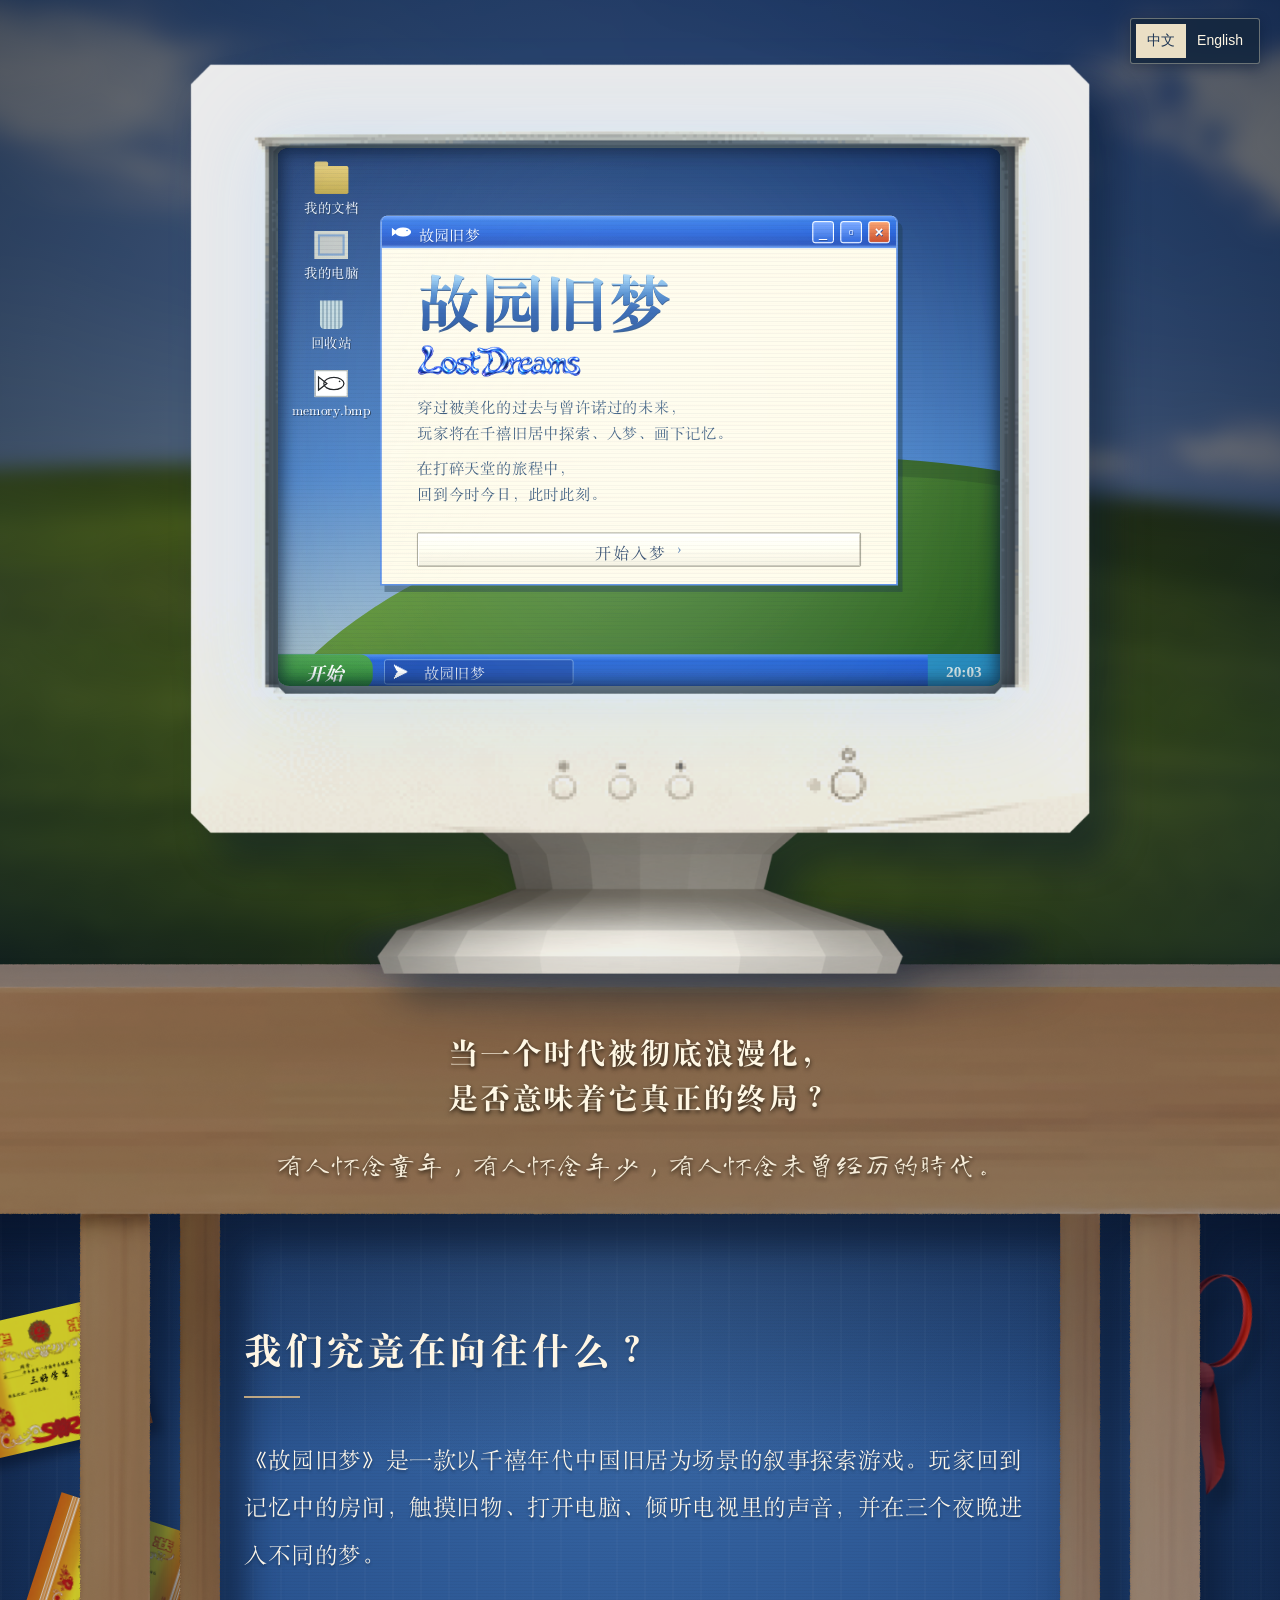
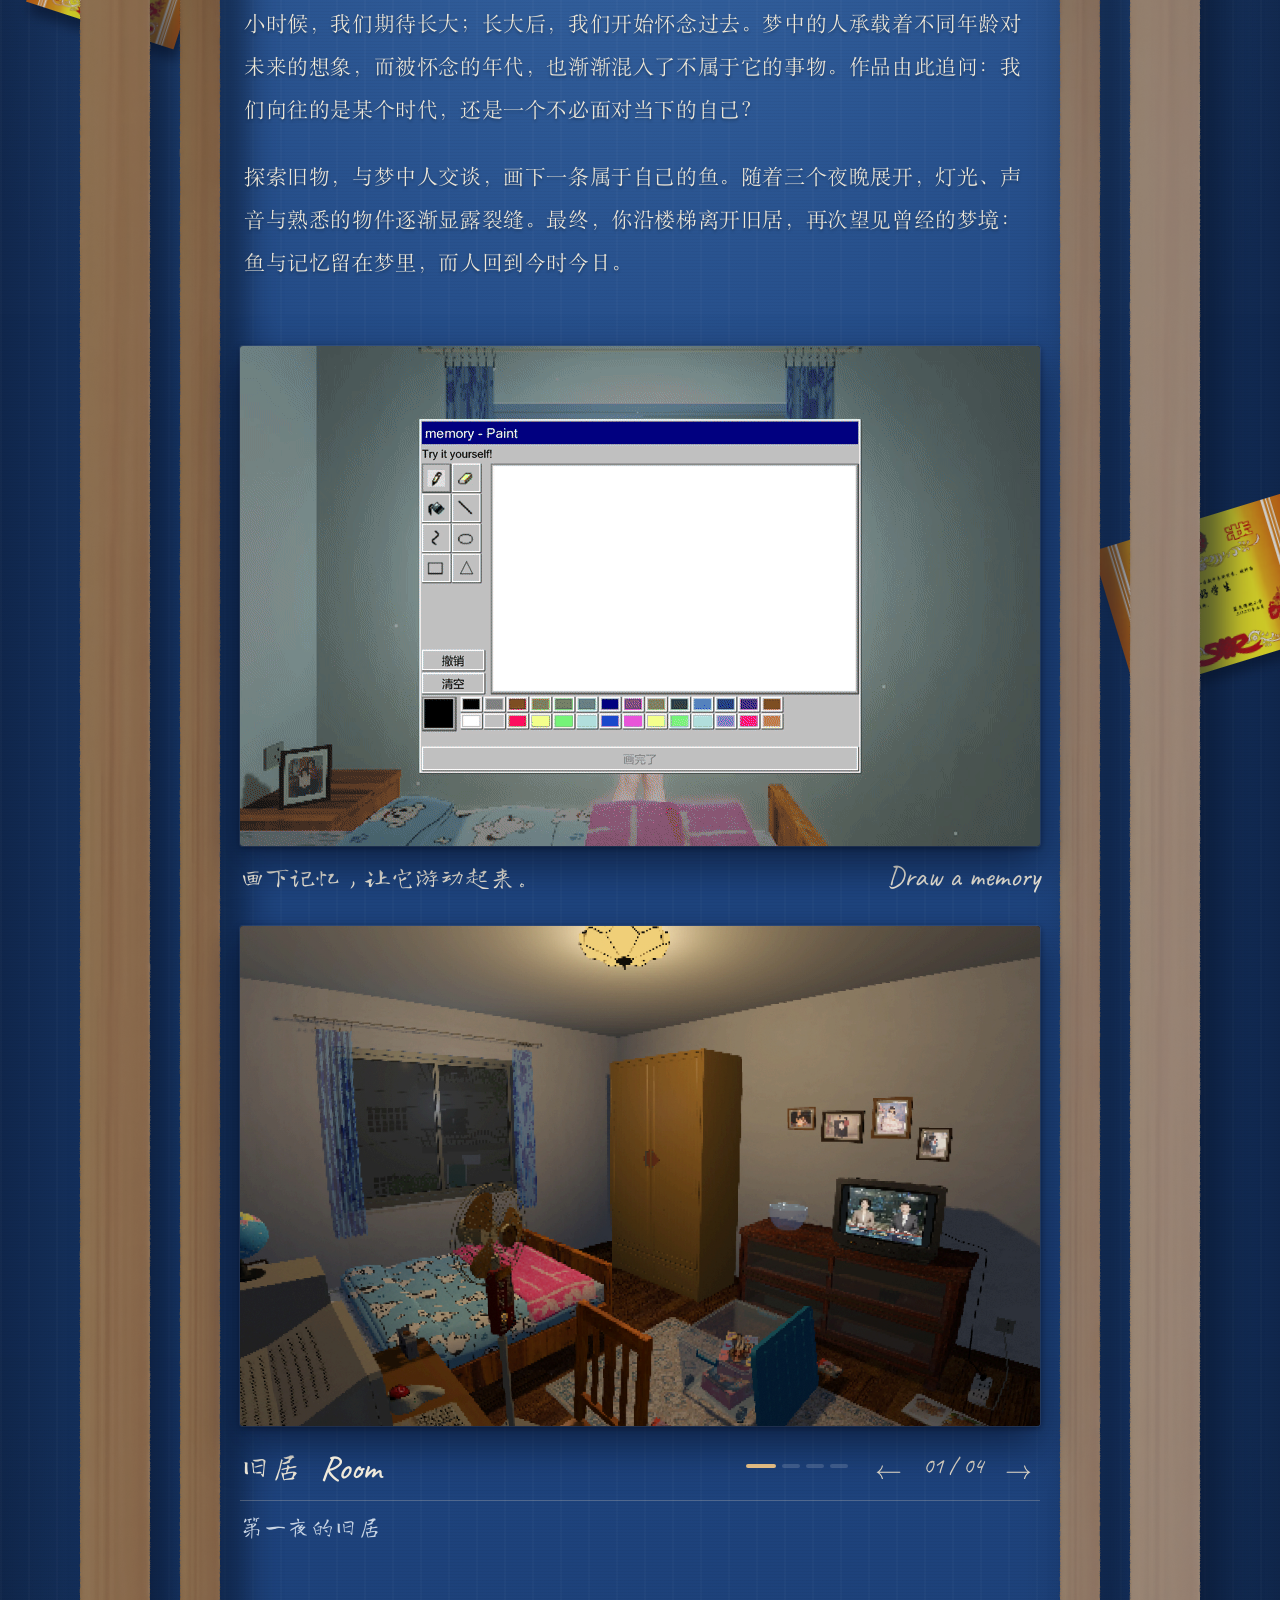
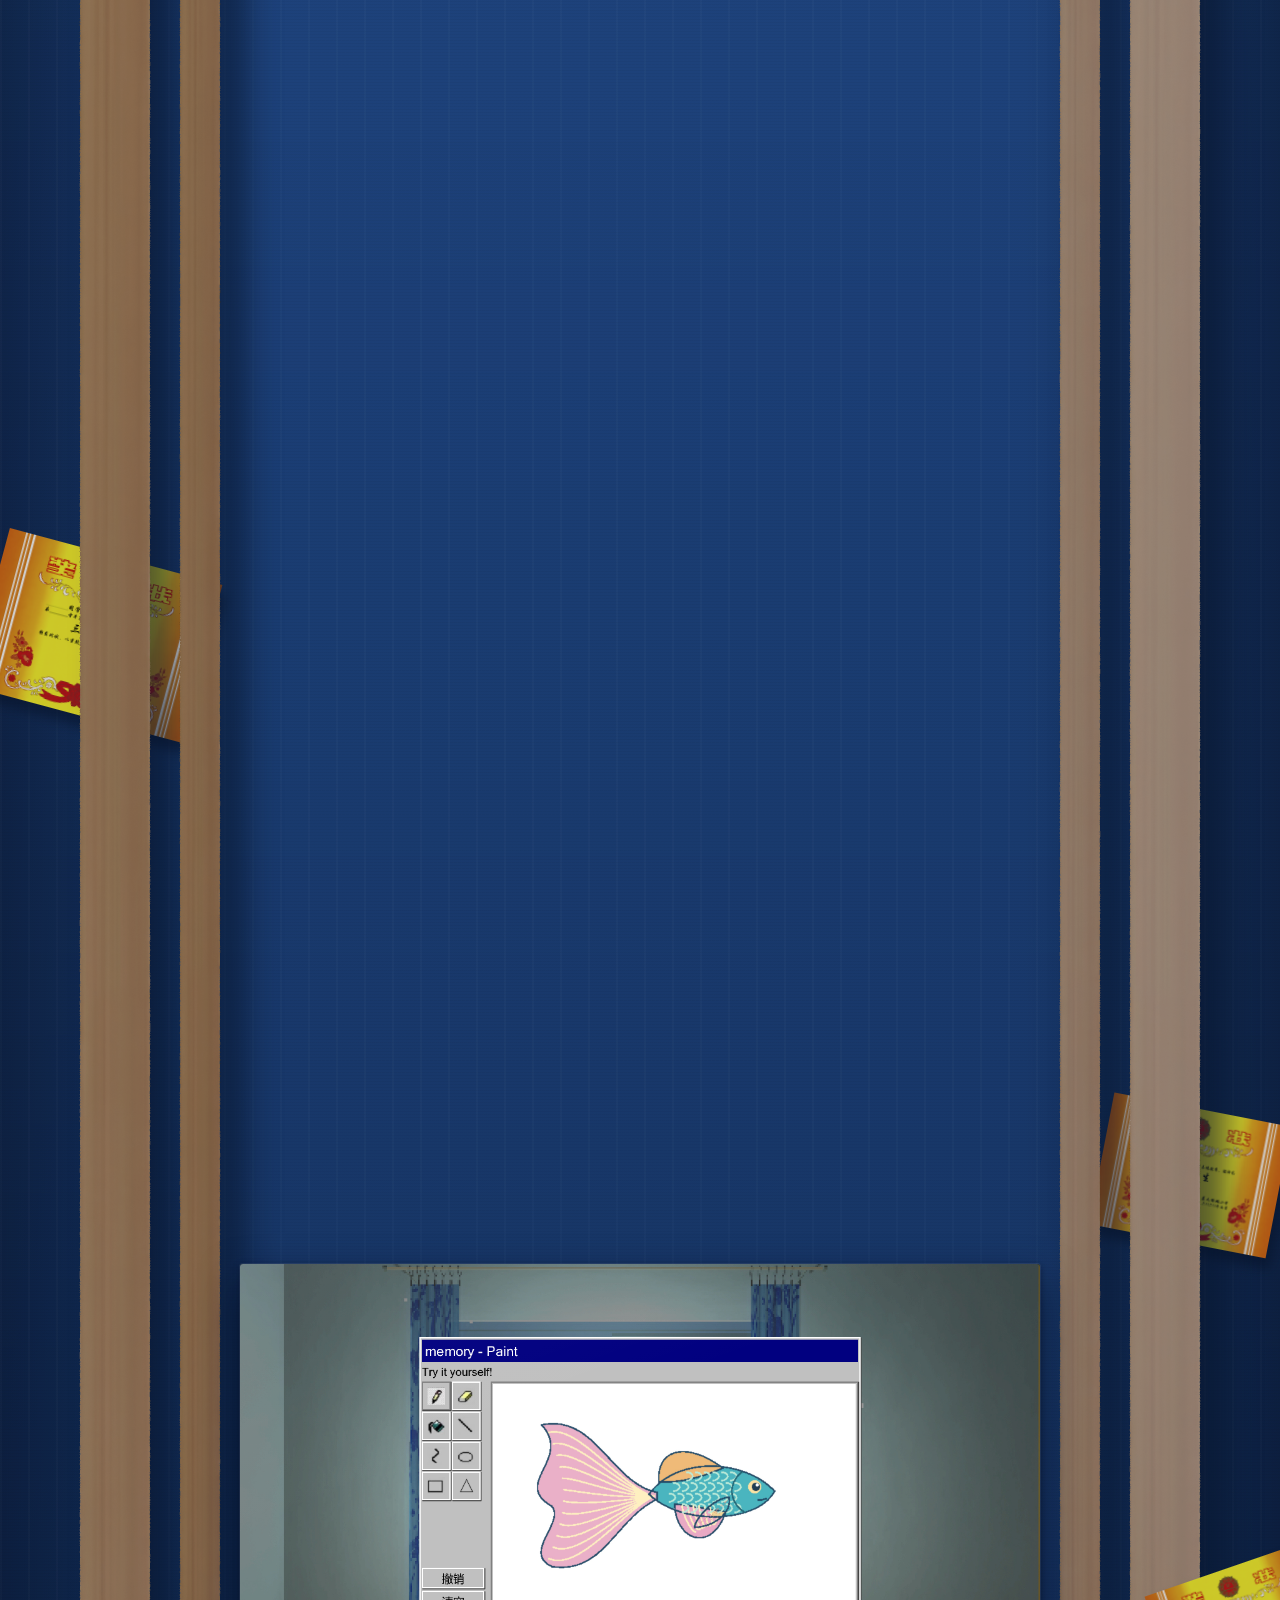
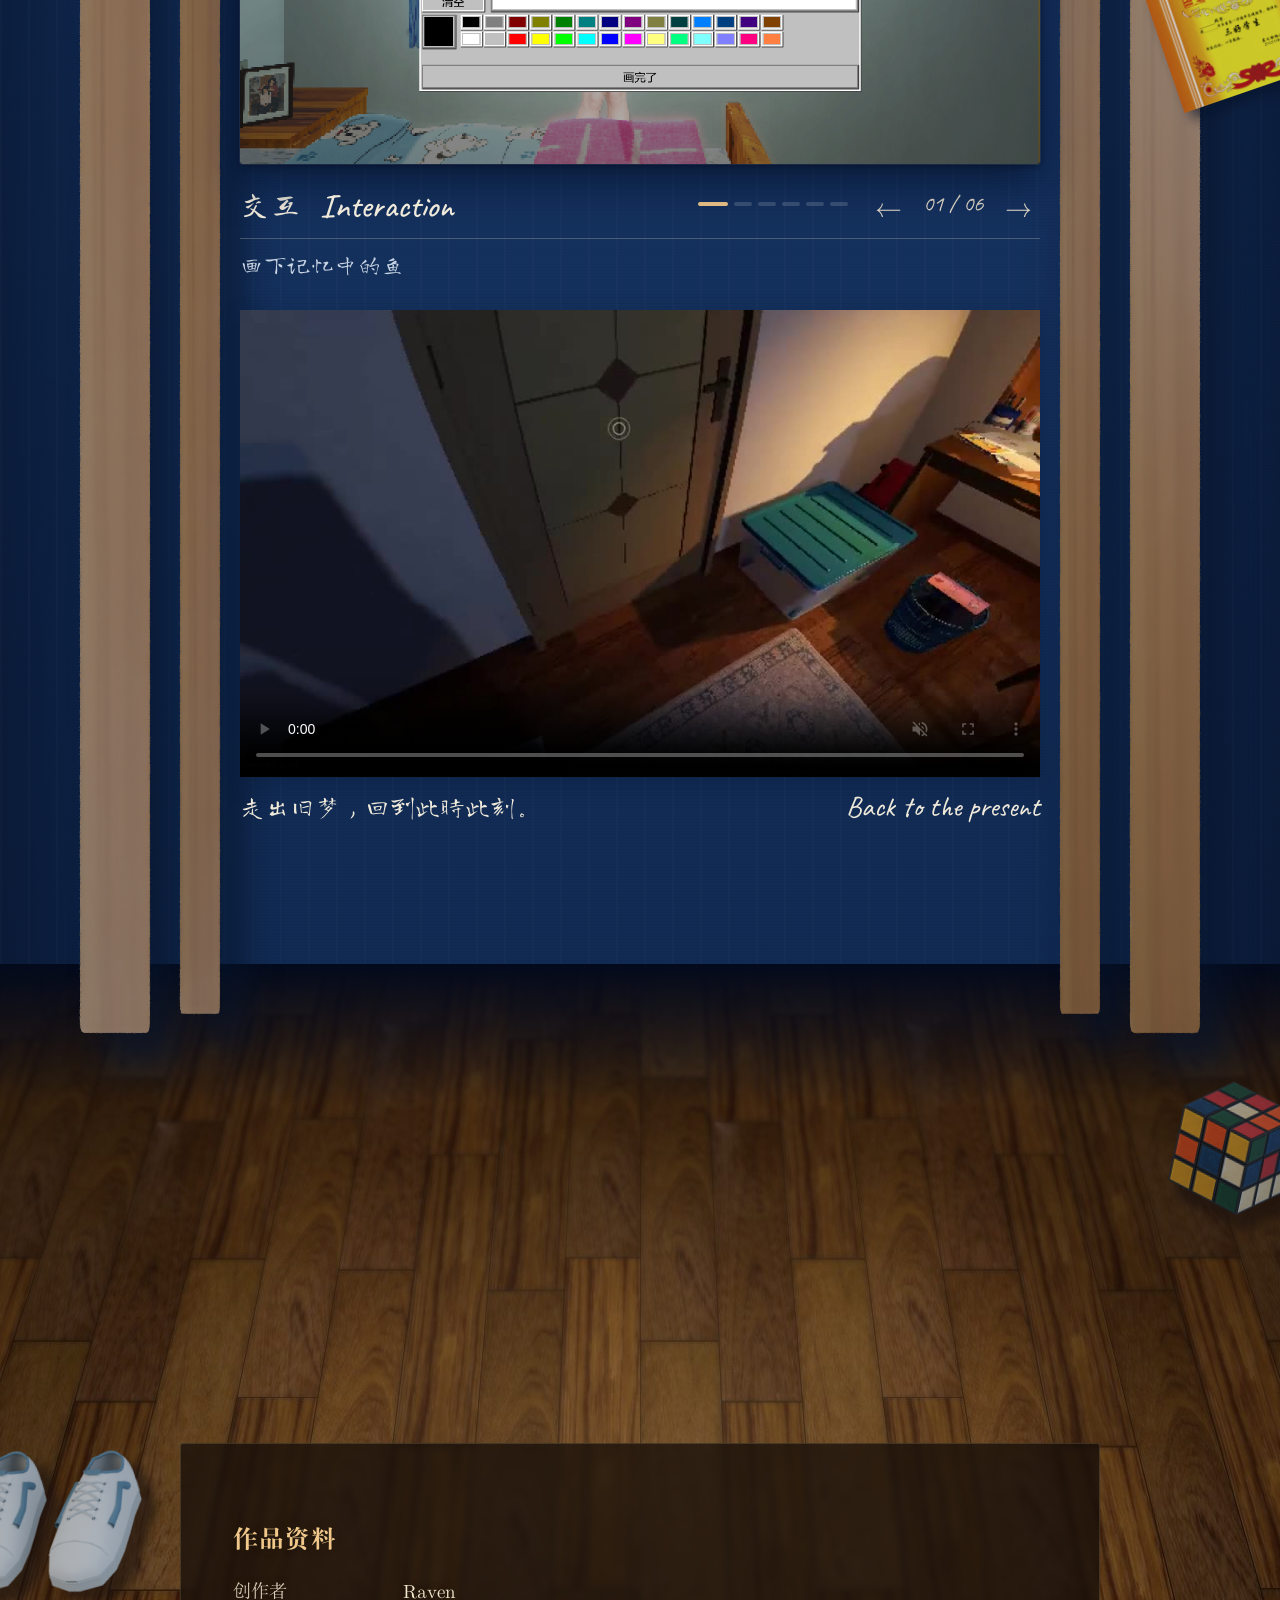
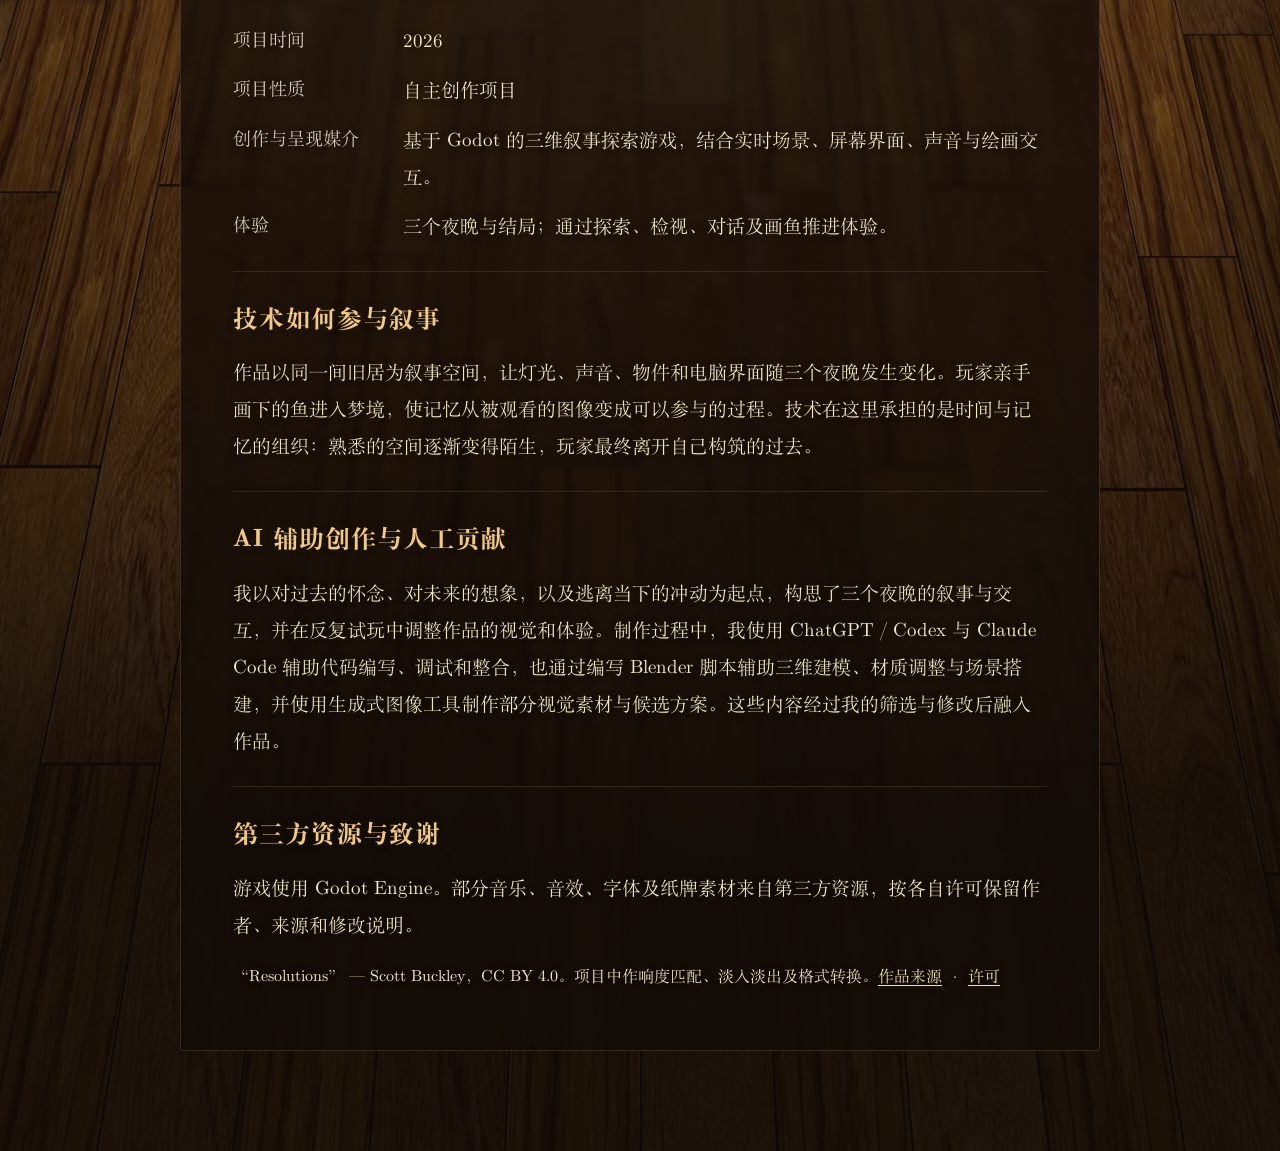
==== commit 817fbe4b: "Add bilingual site with English runtime media and Libre Baskerville captures" ====
--- a/index.html
+++ b/index.html
@@ -102,11 +102,11 @@
 .motion-panel figcaption{font:25px/1.5 DeskChineseHand,serif;color:#f0eadb;margin-top:12px;display:flex;justify-content:space-between;align-items:baseline;gap:14px}
 .motion-panel figcaption span{font:29px/1.2 DeskHand,cursive}.ending-panel{margin-top:42px}
 @media(max-width:800px){.motion-panel figcaption{font-size:20px;flex-wrap:wrap;gap:2px}.motion-panel figcaption span{font-size:24px}}
-</style><link rel="stylesheet" href="asset_8_scene-texture.css"><link rel="stylesheet" href="asset_9_claude-polish.css"><meta property="og:title" content="故园旧梦 | Lost Dreams"><meta property="og:description" content="穿过旧梦，回到此时此刻。"><meta property="og:image" content="https://raven1970-lab.github.io/lost-dreams-showcase/cover.png"><meta property="og:type" content="website"><meta name="twitter:card" content="summary_large_image"></head><body><svg width="0" height="0" style="position:absolute" aria-hidden="true"><defs><filter id="scene-colour" color-interpolation-filters="sRGB"><feComponentTransfer><feFuncR type="discrete" tableValues="0.0000 0.0323 0.0645 0.0968 0.1290 0.1613 0.1935 0.2258 0.2581 0.2903 0.3226 0.3548 0.3871 0.4194 0.4516 0.4839 0.5161 0.5484 0.5806 0.6129 0.6452 0.6774 0.7097 0.7419 0.7742 0.8065 0.8387 0.8710 0.9032 0.9355 0.9677 1.0000"/><feFuncG type="discrete" tableValues="0.0000 0.0323 0.0645 0.0968 0.1290 0.1613 0.1935 0.2258 0.2581 0.2903 0.3226 0.3548 0.3871 0.4194 0.4516 0.4839 0.5161 0.5484 0.5806 0.6129 0.6452 0.6774 0.7097 0.7419 0.7742 0.8065 0.8387 0.8710 0.9032 0.9355 0.9677 1.0000"/><feFuncB type="discrete" tableValues="0.0000 0.0323 0.0645 0.0968 0.1290 0.1613 0.1935 0.2258 0.2581 0.2903 0.3226 0.3548 0.3871 0.4194 0.4516 0.4839 0.5161 0.5484 0.5806 0.6129 0.6452 0.6774 0.7097 0.7419 0.7742 0.8065 0.8387 0.8710 0.9032 0.9355 0.9677 1.0000"/></feComponentTransfer></filter><filter id="wall-grain"><feTurbulence type="fractalNoise" baseFrequency=".35" numOctaves="3" seed="9"/><feColorMatrix type="saturate" values="0"/><feBlend in="SourceGraphic" mode="soft-light"/></filter></defs></svg><div class="page"><header class="hero"><div class="landscape"></div><img class="desk" src="asset_12_desk_extended_full.png" alt=""><div class="computer"><img src="asset_13_monitor_selected_original.png" alt="千禧年代的银白色显示器"><div class="screen"><iframe title="故园旧梦介绍" src="asset_14_index.html"></iframe></div></div><blockquote class="table-quote">当一个时代被彻底浪漫化，<br>是否意味着它真正的终局？<span>有人怀念童年，有人怀念年少，有人怀念未曾经历的时代。</span></blockquote></header><main class="bodyarea" id="introduction"><img class="award scattered award-1" src="asset_16_award_original.png" alt="" aria-hidden="true"><img class="award scattered award-2" src="asset_16_award_original.png" alt="" aria-hidden="true"><img class="award scattered award-3" src="asset_16_award_original.png" alt="" aria-hidden="true"><img class="award scattered award-4" src="asset_16_award_original.png" alt="" aria-hidden="true"><img class="award scattered award-5" src="asset_16_award_original.png" alt="" aria-hidden="true"><img class="award scattered award-6" src="asset_16_award_original.png" alt="" aria-hidden="true"><img class="memory-prop scarf" src="asset_17_scarf_tied.png" alt="" aria-hidden="true"><article><section class="paper"><h2>我们究竟在向往什么？</h2><p>《故园旧梦》是一款以千禧年代中国旧居为场景的叙事探索游戏。玩家回到记忆中的房间，触摸旧物、打开电脑、倾听电视里的声音，并在三个夜晚进入不同的梦。</p><p>小时候，我们期待长大；长大后，我们开始怀念过去。梦中的人承载着不同年龄对未来的想象，而被怀念的年代，也渐渐混入了不属于它的事物。作品由此追问：我们向往的是某个时代，还是一个不必面对当下的自己？</p><p>探索旧物，与梦中人交谈，画下一条属于自己的鱼。随着三个夜晚展开，灯光、声音与熟悉的物件逐渐显露裂缝。最终，你沿楼梯离开旧居，再次望见曾经的梦境：鱼与记忆留在梦里，而人回到今时今日。</p></section><figure class="motion-panel fish-panel"><img src="asset_18_fish_memory.gif" alt="画出简单的鱼，鱼在画面中游动，再出现在鱼缸里"><figcaption>画下记忆，让它游动起来。<span>Draw a memory</span></figcaption></figure><section class="shot-gallery" data-group="0" aria-label="旧居截图"><button class="shot-open" aria-label="放大截图"><img src="asset_19_01__04_N1_reference_desk_view_0.jpg" alt="第一夜的旧居" loading="lazy"></button><div class="gallery-caption"><h3>旧居 <span>Room</span></h3><div class="gallery-navigation"><button data-step="-1" aria-label="上一张">←</button><span class="gallery-count" aria-live="polite">01 / 04</span><button data-step="1" aria-label="下一张">→</button></div></div><p class="shot-description">第一夜的旧居</p></section><section class="shot-gallery" data-group="1" aria-label="梦境截图"><button class="shot-open" aria-label="放大截图"><img src="asset_20_03__06_D1_shader_corner_tv_wardrobe.jpg" alt="第一夜的梦境" loading="lazy"></button><div class="gallery-caption"><h3>梦境 <span>Dreams</span></h3><div class="gallery-navigation"><button data-step="-1" aria-label="上一张">←</button><span class="gallery-count" aria-live="polite">01 / 04</span><button data-step="1" aria-label="下一张">→</button></div></div><p class="shot-description">第一夜的梦境</p></section><section class="shot-gallery" data-group="2" aria-label="梦中人截图"><button class="shot-open" aria-label="放大截图"><img src="asset_21_08__23_D1_level_character_choices.jpg" alt="第一夜：梦中人与对话" loading="lazy"></button><div class="gallery-caption"><h3>梦中人 <span>Characters</span></h3><div class="gallery-navigation"><button data-step="-1" aria-label="上一张">←</button><span class="gallery-count" aria-live="polite">01 / 03</span><button data-step="1" aria-label="下一张">→</button></div></div><p class="shot-description">第一夜：梦中人与对话</p></section><section class="shot-gallery" data-group="3" aria-label="交互截图"><button class="shot-open" aria-label="放大截图"><img src="asset_22_14__35_S4_beautiful_fish_paint.jpg" alt="画下记忆中的鱼" loading="lazy"></button><div class="gallery-caption"><h3>交互 <span>Interaction</span></h3><div class="gallery-navigation"><button data-step="-1" aria-label="上一张">←</button><span class="gallery-count" aria-live="polite">01 / 04</span><button data-step="1" aria-label="下一张">→</button></div></div><p class="shot-description">画下记忆中的鱼</p></section><figure class="motion-panel ending-panel"><video src="asset_23_ending_short.mp4" poster="asset_24_ending_poster.jpg" controls muted playsinline preload="metadata" aria-label="离开旧居，连续走下楼梯、回望梦境并进入结局" style="display:block;width:100%;height:auto;background:#071326;box-shadow:0 8px 22px #06142840"></video><figcaption>走出旧梦，回到此时此刻。<span>Back to the present</span></figcaption></figure></article></main><footer class="floor"><img class="memory-prop shoes" src="asset_25_shoes.png" alt="" aria-hidden="true"><img class="memory-prop cube" src="asset_26_cube.png" alt="" aria-hidden="true"><div class="floor-content"><section class="download-area"><h2>回到今时今日，此时此刻。</h2><p>故园旧梦 / Lost Dreams</p><a class="download" href="https://raven-lostdreams.itch.io/lost-dreams#download">下载作品 · Windows</a> <a class="download" href="https://raven-lostdreams.itch.io/lost-dreams#download">下载作品 · macOS</a></section><section class="project-notes"><h3>作品资料</h3><dl><dt>创作者</dt><dd>Raven </dd><dt>项目时间</dt><dd>2026 </dd><dt>项目性质</dt><dd>自主创作项目 </dd><dt>创作与呈现媒介</dt><dd>基于 Godot 的三维叙事探索游戏，结合实时场景、屏幕界面、声音与绘画交互。</dd><dt>体验</dt><dd>三个夜晚与结局；通过探索、检视、对话及画鱼推进体验。</dd></dl><h3>技术如何参与叙事</h3><p>作品以同一间旧居为叙事空间，让灯光、声音、物件和电脑界面随三个夜晚发生变化。玩家亲手画下的鱼进入梦境，使记忆从被观看的图像变成可以参与的过程。技术在这里承担的是时间与记忆的组织：熟悉的空间逐渐变得陌生，玩家最终离开自己构筑的过去。</p><h3>AI 辅助创作与人工贡献</h3><p>我以对过去的怀念、对未来的想象，以及逃离当下的冲动为起点，构思了三个夜晚的叙事与交互，并在反复试玩中调整作品的视觉和体验。制作过程中，我使用 ChatGPT／Codex 与 Claude Code 辅助代码编写、调试和整合，也通过编写 Blender 脚本辅助三维建模、材质调整与场景搭建，并使用生成式图像工具制作部分视觉素材与候选方案。这些内容经过我的筛选与修改后融入作品。</p><h3>第三方资源与致谢</h3><p>游戏使用 Godot Engine。部分音乐、音效、字体及纸牌素材来自第三方资源，按各自许可保留作者、来源和修改说明。</p><p class="attribution">“Resolutions” — Scott Buckley，CC BY 4.0。项目中作响度匹配、淡入淡出及格式转换。<a href="https://www.scottbuckley.com.au/library/resolutions/">作品来源</a> · <a href="https://creativecommons.org/licenses/by/4.0/">许可</a></p></section></div></footer></div><script>function screenFit(){const el=document.querySelector('.screen');el.querySelector('iframe').style.transform='scale('+el.clientWidth/1600+')'}addEventListener('resize',screenFit);screenFit();addEventListener('message',e=>{if(e.source===document.querySelector('iframe').contentWindow&&e.data?.type==='lostdreams-enter')document.querySelector('#introduction').scrollIntoView({behavior:matchMedia('(prefers-reduced-motion:reduce)').matches?'instant':'smooth'})});</script><dialog class="lightbox" aria-label="截图放大查看"><button class="close-lightbox" aria-label="关闭放大图">×</button><img alt=""><div class="lightbox-nav"><button data-big-step="-1" aria-label="上一张">←</button><span class="lightbox-status"></span><button data-big-step="1" aria-label="下一张">→</button></div></dialog><script>const galleryData=[{"title": "旧居", "en": "Room", "images": [{"src": "asset_19_01__04_N1_reference_desk_view_0.jpg", "alt": "第一夜的旧居"}, {"src": "asset_27_06__12_N2_desk_complete.jpg", "alt": "第二夜的书桌"}, {"src": "asset_28_07__22_N2_wardrobe_full_high.jpg", "alt": "衣柜里的旧物"}, {"src": "asset_29_02__05_N3_reference_desk_view_0.jpg", "alt": "第三夜的旧居"}]}, {"title": "梦境", "en": "Dreams", "images": [{"src": "asset_20_03__06_D1_shader_corner_tv_wardrobe.jpg", "alt": "第一夜的梦境"}, {"src": "asset_30_04__07_D2_shader_corner_bed_desk.jpg", "alt": "第二夜的梦境"}, {"src": "asset_31_05__08_D3_shader_corner_bed_desk.jpg", "alt": "第三夜的梦境"}, {"src": "asset_32_15__39_L1_dream_room_close.jpg", "alt": "从楼梯回望梦境"}]}, {"title": "梦中人", "en": "Characters", "images": [{"src": "asset_21_08__23_D1_level_character_choices.jpg", "alt": "第一夜：梦中人与对话"}, {"src": "asset_33_09__24_D2_level_character_choices.jpg", "alt": "第二夜：梦中人与对话"}, {"src": "asset_34_10__25_D3_level_character_choices.jpg", "alt": "第三夜：梦中人与对话"}]}, {"title": "交互", "en": "Interaction", "images": [{"src": "asset_22_14__35_S4_beautiful_fish_paint.jpg", "alt": "画下记忆中的鱼"}, {"src": "asset_35_11__30_S1_rps_you_win.jpg", "alt": "猜拳"}, {"src": "asset_36_12__33_S3_card_revealed_you_lose.jpg", "alt": "翻牌"}, {"src": "asset_37_13__34_M2_1228.jpg", "alt": "数学谜题"}]}];
+</style><link rel="stylesheet" href="asset_8_scene-texture.css"><link rel="stylesheet" href="asset_9_claude-polish.css"><meta property="og:title" content="故园旧梦 | Lost Dreams"><meta property="og:description" content="穿过旧梦，回到此时此刻。"><meta property="og:image" content="https://raven1970-lab.github.io/lost-dreams-showcase/cover.png"><meta property="og:type" content="website"><meta name="twitter:card" content="summary_large_image"><style>.language-switch{position:fixed;top:max(18px,env(safe-area-inset-top));right:max(20px,env(safe-area-inset-right));z-index:100;display:flex;align-items:center;background:#15283fe8;border:1px solid #e9e0c566;border-radius:3px;padding:5px;box-shadow:0 3px 12px #06132655;font:14px/1.4 Arial,sans-serif}.language-switch a{color:#fff7e4;padding:7px 11px;text-decoration:none;min-height:34px;display:flex;align-items:center}.language-switch a[aria-current=page]{background:#eadfc5;color:#1e3655}.language-switch a:focus-visible{outline:3px solid #ffc400;outline-offset:2px}@media(max-width:600px){.language-switch{top:10px;right:10px;font-size:13px}.language-switch a{padding:6px 9px}}</style><link rel="alternate" hreflang="zh-CN" href="index.html"><link rel="alternate" hreflang="en" href="index.en.html"></head><body><nav class="language-switch" aria-label="Language / 语言"><a data-language="zh" href="index.html?lang=zh" lang="zh" hreflang="zh" aria-current="page">中文</a><a data-language="en" href="index.en.html?lang=en" lang="en" hreflang="en">English</a></nav><svg width="0" height="0" style="position:absolute" aria-hidden="true"><defs><filter id="scene-colour" color-interpolation-filters="sRGB"><feComponentTransfer><feFuncR type="discrete" tableValues="0.0000 0.0323 0.0645 0.0968 0.1290 0.1613 0.1935 0.2258 0.2581 0.2903 0.3226 0.3548 0.3871 0.4194 0.4516 0.4839 0.5161 0.5484 0.5806 0.6129 0.6452 0.6774 0.7097 0.7419 0.7742 0.8065 0.8387 0.8710 0.9032 0.9355 0.9677 1.0000"/><feFuncG type="discrete" tableValues="0.0000 0.0323 0.0645 0.0968 0.1290 0.1613 0.1935 0.2258 0.2581 0.2903 0.3226 0.3548 0.3871 0.4194 0.4516 0.4839 0.5161 0.5484 0.5806 0.6129 0.6452 0.6774 0.7097 0.7419 0.7742 0.8065 0.8387 0.8710 0.9032 0.9355 0.9677 1.0000"/><feFuncB type="discrete" tableValues="0.0000 0.0323 0.0645 0.0968 0.1290 0.1613 0.1935 0.2258 0.2581 0.2903 0.3226 0.3548 0.3871 0.4194 0.4516 0.4839 0.5161 0.5484 0.5806 0.6129 0.6452 0.6774 0.7097 0.7419 0.7742 0.8065 0.8387 0.8710 0.9032 0.9355 0.9677 1.0000"/></feComponentTransfer></filter><filter id="wall-grain"><feTurbulence type="fractalNoise" baseFrequency=".35" numOctaves="3" seed="9"/><feColorMatrix type="saturate" values="0"/><feBlend in="SourceGraphic" mode="soft-light"/></filter></defs></svg><div class="page"><header class="hero"><div class="landscape"></div><img class="desk" src="asset_12_desk_extended_full.png" alt=""><div class="computer"><img src="asset_13_monitor_selected_original.png" alt="千禧年代的银白色显示器"><div class="screen"><iframe title="故园旧梦介绍" src="asset_14_index.html"></iframe></div></div><blockquote class="table-quote">当一个时代被彻底浪漫化，<br>是否意味着它真正的终局？<span>有人怀念童年，有人怀念年少，有人怀念未曾经历的时代。</span></blockquote></header><main class="bodyarea" id="introduction"><img class="award scattered award-1" src="asset_16_award_original.png" alt="" aria-hidden="true"><img class="award scattered award-2" src="asset_16_award_original.png" alt="" aria-hidden="true"><img class="award scattered award-3" src="asset_16_award_original.png" alt="" aria-hidden="true"><img class="award scattered award-4" src="asset_16_award_original.png" alt="" aria-hidden="true"><img class="award scattered award-5" src="asset_16_award_original.png" alt="" aria-hidden="true"><img class="award scattered award-6" src="asset_16_award_original.png" alt="" aria-hidden="true"><img class="memory-prop scarf" src="asset_17_scarf_tied.png" alt="" aria-hidden="true"><article><section class="paper"><h2>我们究竟在向往什么？</h2><p>《故园旧梦》是一款以千禧年代中国旧居为场景的叙事探索游戏。玩家回到记忆中的房间，触摸旧物、打开电脑、倾听电视里的声音，并在三个夜晚进入不同的梦。</p><p>小时候，我们期待长大；长大后，我们开始怀念过去。梦中的人承载着不同年龄对未来的想象，而被怀念的年代，也渐渐混入了不属于它的事物。作品由此追问：我们向往的是某个时代，还是一个不必面对当下的自己？</p><p>探索旧物，与梦中人交谈，画下一条属于自己的鱼。随着三个夜晚展开，灯光、声音与熟悉的物件逐渐显露裂缝。最终，你沿楼梯离开旧居，再次望见曾经的梦境：鱼与记忆留在梦里，而人回到今时今日。</p></section><figure class="motion-panel fish-panel"><img src="asset_18_fish_memory.gif" alt="画出简单的鱼，鱼在画面中游动，再出现在鱼缸里"><figcaption>画下记忆，让它游动起来。<span>Draw a memory</span></figcaption></figure><section class="shot-gallery" data-group="0" aria-label="旧居截图"><button class="shot-open" aria-label="放大截图"><img src="asset_19_01__04_N1_reference_desk_view_0.jpg" alt="第一夜的旧居" loading="lazy"></button><div class="gallery-caption"><h3>旧居 <span>Room</span></h3><div class="gallery-navigation"><button data-step="-1" aria-label="上一张">←</button><span class="gallery-count" aria-live="polite">01 / 04</span><button data-step="1" aria-label="下一张">→</button></div></div><p class="shot-description">第一夜的旧居</p></section><section class="shot-gallery" data-group="1" aria-label="梦境截图"><button class="shot-open" aria-label="放大截图"><img src="asset_20_03__06_D1_shader_corner_tv_wardrobe.jpg" alt="第一夜的梦境" loading="lazy"></button><div class="gallery-caption"><h3>梦境 <span>Dreams</span></h3><div class="gallery-navigation"><button data-step="-1" aria-label="上一张">←</button><span class="gallery-count" aria-live="polite">01 / 04</span><button data-step="1" aria-label="下一张">→</button></div></div><p class="shot-description">第一夜的梦境</p></section><section class="shot-gallery" data-group="2" aria-label="梦中人截图"><button class="shot-open" aria-label="放大截图"><img src="asset_21_08__23_D1_level_character_choices.jpg" alt="第一夜：梦中人与对话" loading="lazy"></button><div class="gallery-caption"><h3>梦中人 <span>Characters</span></h3><div class="gallery-navigation"><button data-step="-1" aria-label="上一张">←</button><span class="gallery-count" aria-live="polite">01 / 03</span><button data-step="1" aria-label="下一张">→</button></div></div><p class="shot-description">第一夜：梦中人与对话</p></section><section class="shot-gallery" data-group="3" aria-label="交互截图"><button class="shot-open" aria-label="放大截图"><img src="asset_22_14__35_S4_beautiful_fish_paint.jpg" alt="画下记忆中的鱼" loading="lazy"></button><div class="gallery-caption"><h3>交互 <span>Interaction</span></h3><div class="gallery-navigation"><button data-step="-1" aria-label="上一张">←</button><span class="gallery-count" aria-live="polite">01 / 04</span><button data-step="1" aria-label="下一张">→</button></div></div><p class="shot-description">画下记忆中的鱼</p></section><figure class="motion-panel ending-panel"><video src="asset_23_ending_short.mp4" poster="asset_24_ending_poster.jpg" controls muted playsinline preload="metadata" aria-label="离开旧居，连续走下楼梯、回望梦境并进入结局" style="display:block;width:100%;height:auto;background:#071326;box-shadow:0 8px 22px #06142840"></video><figcaption>走出旧梦，回到此时此刻。<span>Back to the present</span></figcaption></figure></article></main><footer class="floor"><img class="memory-prop shoes" src="asset_25_shoes.png" alt="" aria-hidden="true"><img class="memory-prop cube" src="asset_26_cube.png" alt="" aria-hidden="true"><div class="floor-content"><section class="download-area"><h2>回到今时今日，此时此刻。</h2><p>故园旧梦 / Lost Dreams</p><a class="download" href="https://raven-lostdreams.itch.io/lost-dreams#download">下载作品 · Windows</a> <a class="download" href="https://raven-lostdreams.itch.io/lost-dreams#download">下载作品 · macOS</a></section><section class="project-notes"><h3>作品资料</h3><dl><dt>创作者</dt><dd>Raven </dd><dt>项目时间</dt><dd>2026 </dd><dt>项目性质</dt><dd>自主创作项目 </dd><dt>创作与呈现媒介</dt><dd>基于 Godot 的三维叙事探索游戏，结合实时场景、屏幕界面、声音与绘画交互。</dd><dt>体验</dt><dd>三个夜晚与结局；通过探索、检视、对话及画鱼推进体验。</dd></dl><h3>技术如何参与叙事</h3><p>作品以同一间旧居为叙事空间，让灯光、声音、物件和电脑界面随三个夜晚发生变化。玩家亲手画下的鱼进入梦境，使记忆从被观看的图像变成可以参与的过程。技术在这里承担的是时间与记忆的组织：熟悉的空间逐渐变得陌生，玩家最终离开自己构筑的过去。</p><h3>AI 辅助创作与人工贡献</h3><p>我以对过去的怀念、对未来的想象，以及逃离当下的冲动为起点，构思了三个夜晚的叙事与交互，并在反复试玩中调整作品的视觉和体验。制作过程中，我使用 ChatGPT／Codex 与 Claude Code 辅助代码编写、调试和整合，也通过编写 Blender 脚本辅助三维建模、材质调整与场景搭建，并使用生成式图像工具制作部分视觉素材与候选方案。这些内容经过我的筛选与修改后融入作品。</p><h3>第三方资源与致谢</h3><p>游戏使用 Godot Engine。部分音乐、音效、字体及纸牌素材来自第三方资源，按各自许可保留作者、来源和修改说明。</p><p class="attribution">“Resolutions” — Scott Buckley，CC BY 4.0。项目中作响度匹配、淡入淡出及格式转换。<a href="https://www.scottbuckley.com.au/library/resolutions/">作品来源</a> · <a href="https://creativecommons.org/licenses/by/4.0/">许可</a></p></section></div></footer></div><script>function screenFit(){const el=document.querySelector('.screen');el.querySelector('iframe').style.transform='scale('+el.clientWidth/1600+')'}addEventListener('resize',screenFit);screenFit();addEventListener('message',e=>{if(e.source===document.querySelector('iframe').contentWindow&&e.data?.type==='lostdreams-enter')document.querySelector('#introduction').scrollIntoView({behavior:matchMedia('(prefers-reduced-motion:reduce)').matches?'instant':'smooth'})});</script><dialog class="lightbox" aria-label="截图放大查看"><button class="close-lightbox" aria-label="关闭放大图">×</button><img alt=""><div class="lightbox-nav"><button data-big-step="-1" aria-label="上一张">←</button><span class="lightbox-status"></span><button data-big-step="1" aria-label="下一张">→</button></div></dialog><script>const galleryData=[{"title": "旧居", "en": "Room", "images": [{"src": "asset_19_01__04_N1_reference_desk_view_0.jpg", "alt": "第一夜的旧居"}, {"src": "asset_27_06__12_N2_desk_complete.jpg", "alt": "第二夜的书桌"}, {"src": "asset_28_07__22_N2_wardrobe_full_high.jpg", "alt": "衣柜里的旧物"}, {"src": "asset_29_02__05_N3_reference_desk_view_0.jpg", "alt": "第三夜的旧居"}]}, {"title": "梦境", "en": "Dreams", "images": [{"src": "asset_20_03__06_D1_shader_corner_tv_wardrobe.jpg", "alt": "第一夜的梦境"}, {"src": "asset_30_04__07_D2_shader_corner_bed_desk.jpg", "alt": "第二夜的梦境"}, {"src": "asset_31_05__08_D3_shader_corner_bed_desk.jpg", "alt": "第三夜的梦境"}, {"src": "asset_32_15__39_L1_dream_room_close.jpg", "alt": "从楼梯回望梦境"}]}, {"title": "梦中人", "en": "Characters", "images": [{"src": "asset_21_08__23_D1_level_character_choices.jpg", "alt": "第一夜：梦中人与对话"}, {"src": "asset_33_09__24_D2_level_character_choices.jpg", "alt": "第二夜：梦中人与对话"}, {"src": "asset_34_10__25_D3_level_character_choices.jpg", "alt": "第三夜：梦中人与对话"}]}, {"title": "交互", "en": "Interaction", "images": [{"src": "asset_22_14__35_S4_beautiful_fish_paint.jpg", "alt": "画下记忆中的鱼"}, {"src": "asset_35_11__30_S1_rps_you_win.jpg", "alt": "猜拳"}, {"src": "asset_36_12__33_S3_card_revealed_you_lose.jpg", "alt": "翻牌"}, {"src": "asset_37_13__34_M2_1228.jpg", "alt": "数学谜题"}]}];
 galleryData[3].images.push({src:'asset_38_inspect_1.gif',alt:'检视旧物 · 地球仪'},{src:'asset_39_inspect_2.gif',alt:'检视旧物 · 魔方'});
 const galleryState=galleryData.map(()=>0);const galleries=[...document.querySelectorAll('.shot-gallery')];const lightbox=document.querySelector('.lightbox');let activeGroup=0;
 function paintGallery(g){const d=galleryData[g],n=galleryState[g],im=d.images[n],el=galleries[g];el.querySelector('img').src=im.src;el.querySelector('img').alt=im.alt;el.querySelector('.shot-description').textContent=im.alt;el.querySelector('.gallery-count').textContent=String(n+1).padStart(2,'0')+' / '+String(d.images.length).padStart(2,'0');if(lightbox.open){lightbox.querySelector('img').src=im.src;lightbox.querySelector('img').alt=im.alt;lightbox.querySelector('.lightbox-status').textContent=d.title+' · '+(n+1)+' / '+d.images.length;}}
 function stepGallery(g,step){galleryState[g]=(galleryState[g]+step+galleryData[g].images.length)%galleryData[g].images.length;paintGallery(g)}
 galleries.forEach((el,g)=>{el.querySelectorAll('[data-step]').forEach(b=>b.onclick=()=>stepGallery(g,Number(b.dataset.step)));el.querySelector('.shot-open').onclick=()=>{activeGroup=g;lightbox.showModal();paintGallery(g)};el.addEventListener('keydown',e=>{if(e.key==='ArrowRight'||e.key==='ArrowLeft'){e.preventDefault();stepGallery(g,e.key==='ArrowRight'?1:-1)}})});
 lightbox.querySelector('.close-lightbox').onclick=()=>lightbox.close();lightbox.querySelectorAll('[data-big-step]').forEach(b=>b.onclick=()=>stepGallery(activeGroup,Number(b.dataset.bigStep)));lightbox.addEventListener('keydown',e=>{if(e.key==='ArrowRight'||e.key==='ArrowLeft'){e.preventDefault();stepGallery(activeGroup,e.key==='ArrowRight'?1:-1)}});
-galleries.forEach((_,g)=>paintGallery(g));</script><script src="asset_40_claude-polish.js"></script></body></html>+galleries.forEach((_,g)=>paintGallery(g));</script><script src="asset_40_claude-polish.js"></script><script>(()=>{const language=document.documentElement.lang.startsWith('en')?'en':'zh';const params=new URLSearchParams(location.search);const explicit=params.get('lang');try{if(explicit==='zh'||explicit==='en')localStorage.setItem('lost-dreams-language',explicit);else{const saved=localStorage.getItem('lost-dreams-language');if((saved==='en'||saved==='zh')&&saved!==language){location.replace((saved==='en'?'index.en.html':'index.html')+'?lang='+saved+location.hash);return;}}}catch{}document.querySelectorAll('[data-language]').forEach(a=>{a.href=(a.dataset.language==='en'?'index.en.html':'index.html')+'?lang='+a.dataset.language+location.hash;a.addEventListener('click',()=>{try{localStorage.setItem('lost-dreams-language',a.dataset.language)}catch{}})});})();</script></body></html>
